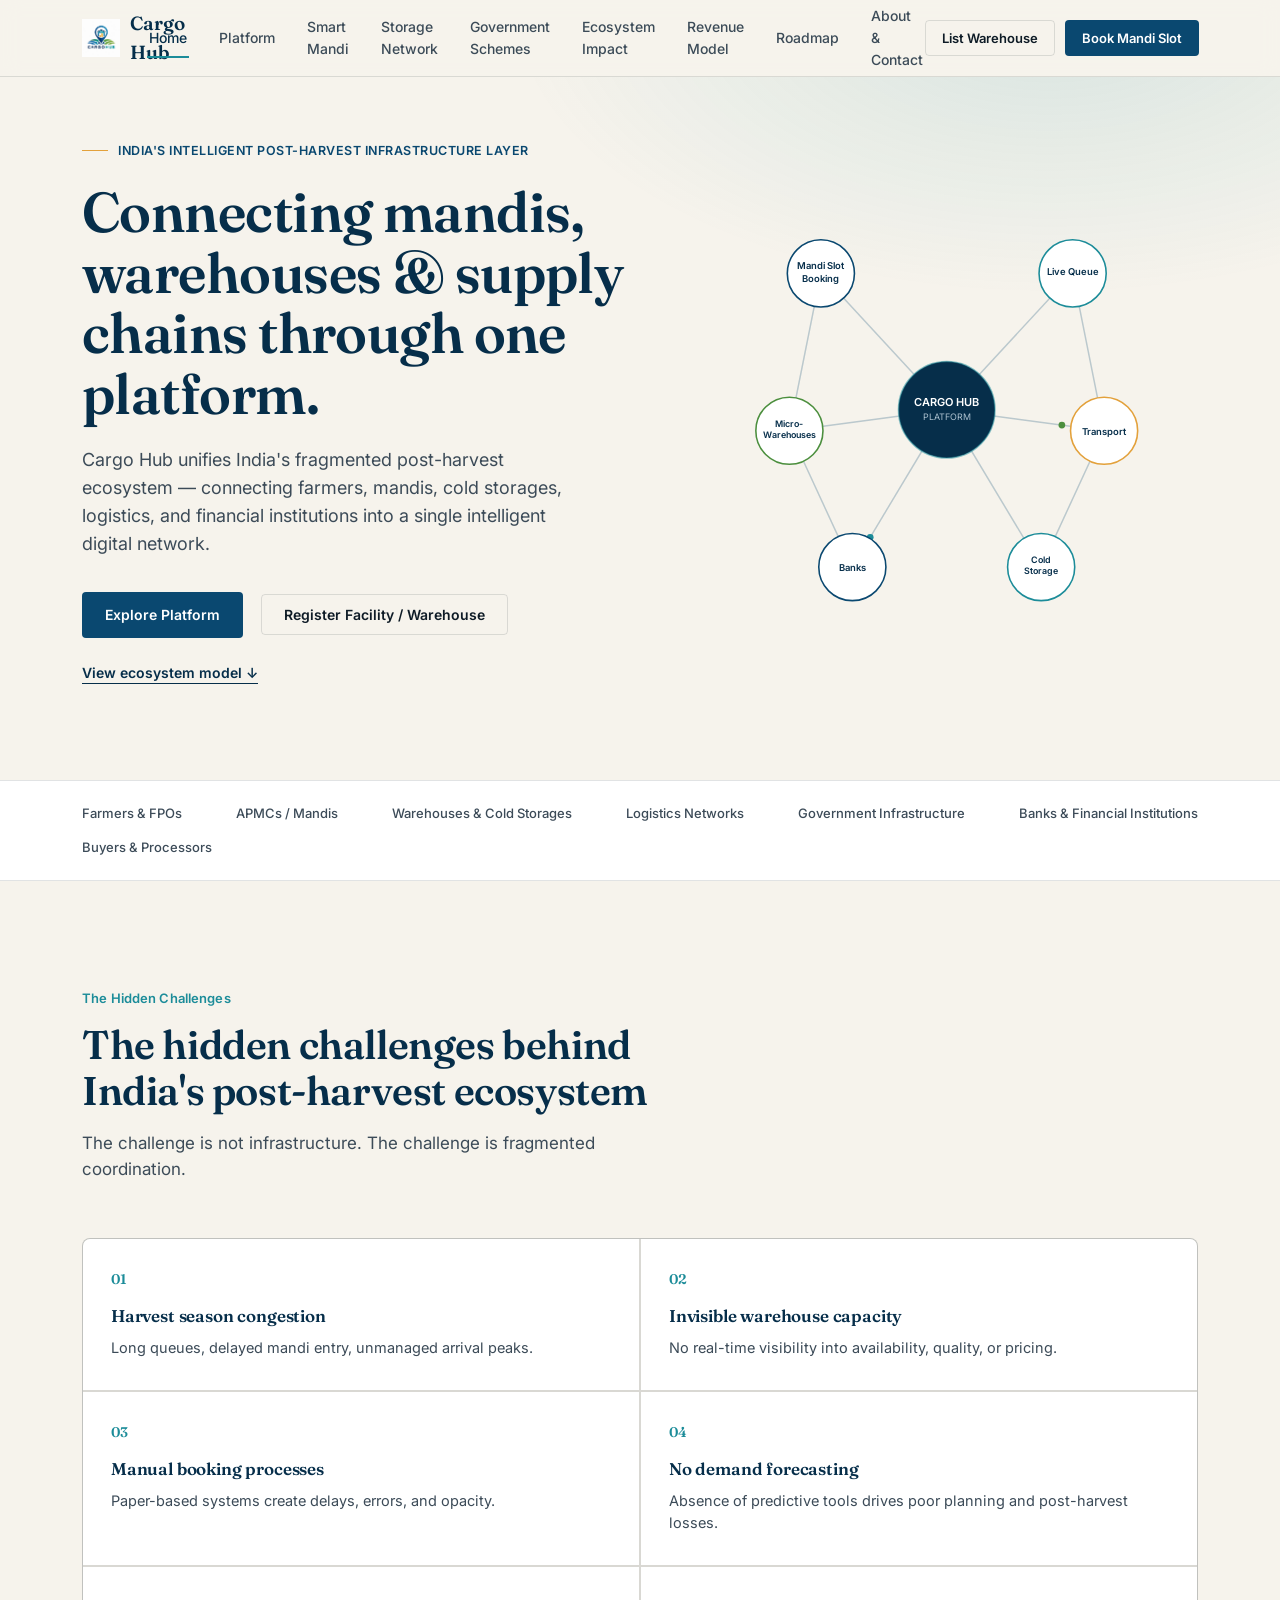
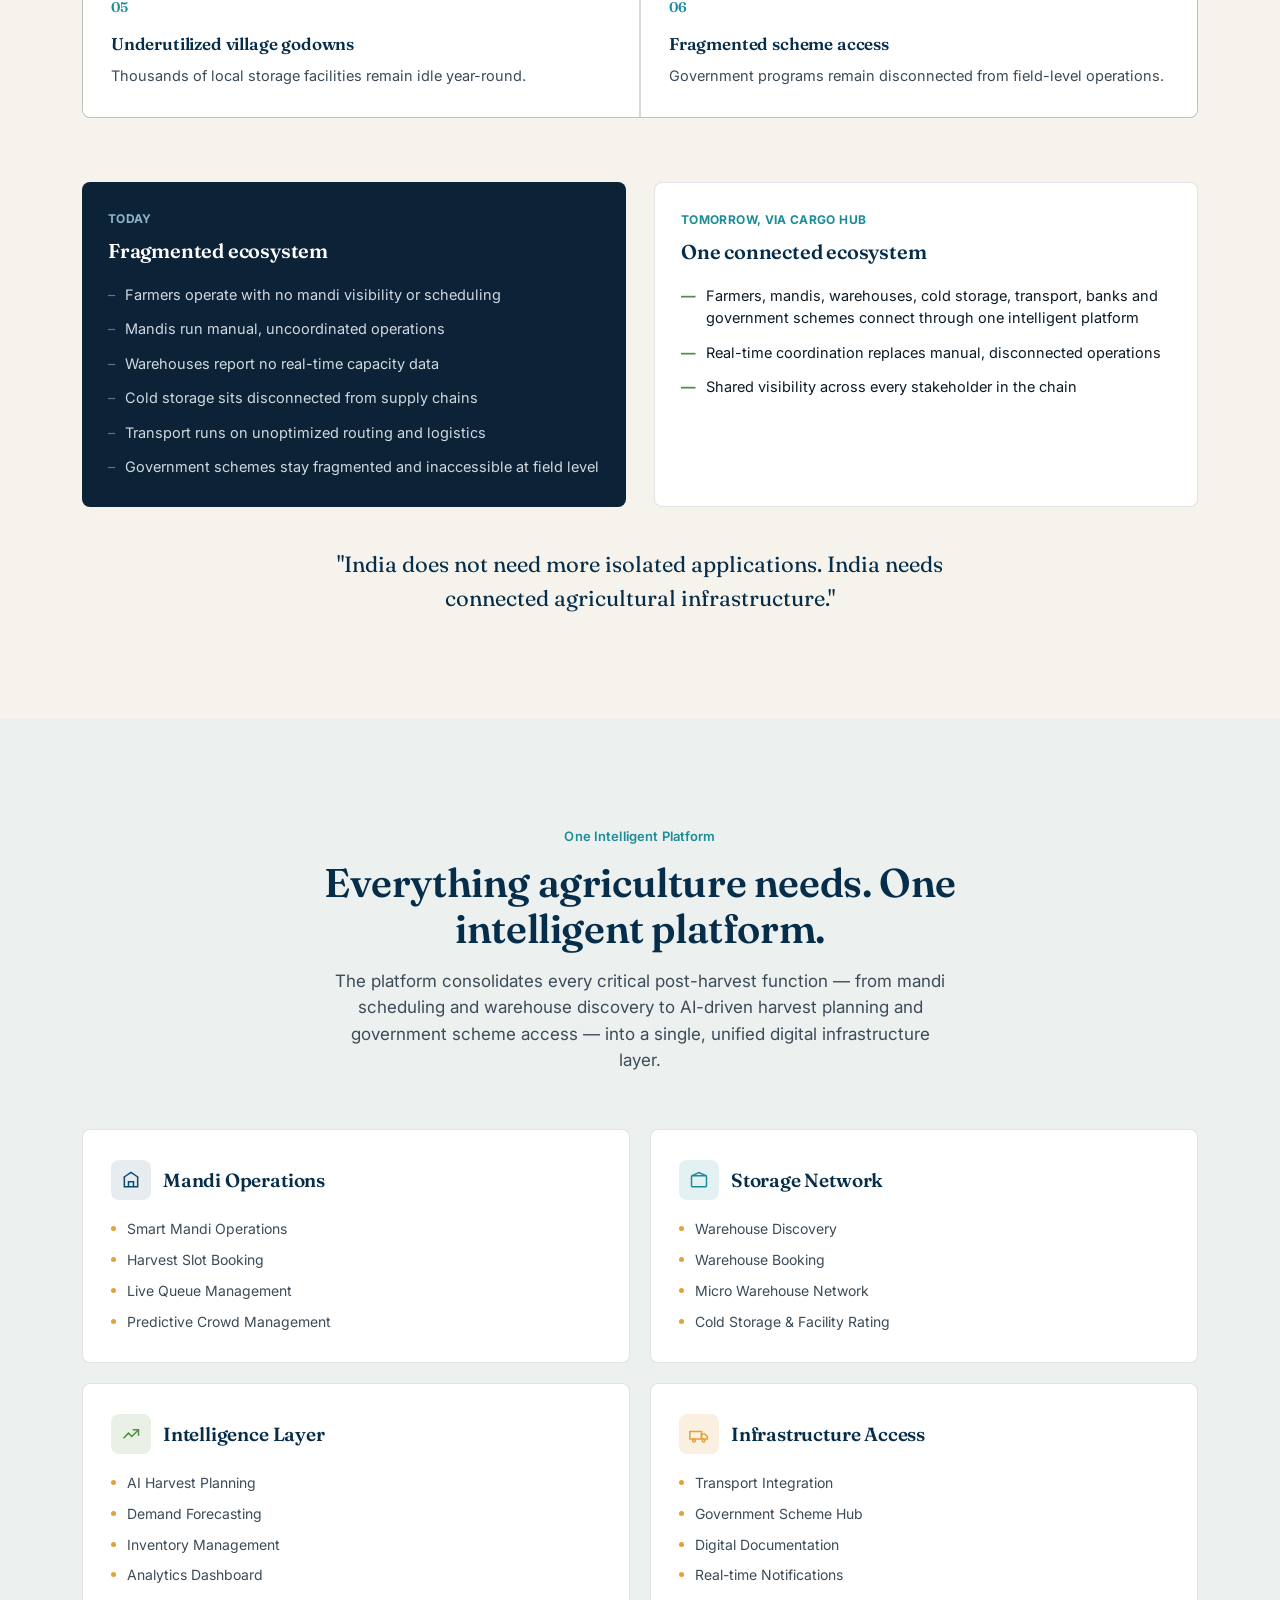
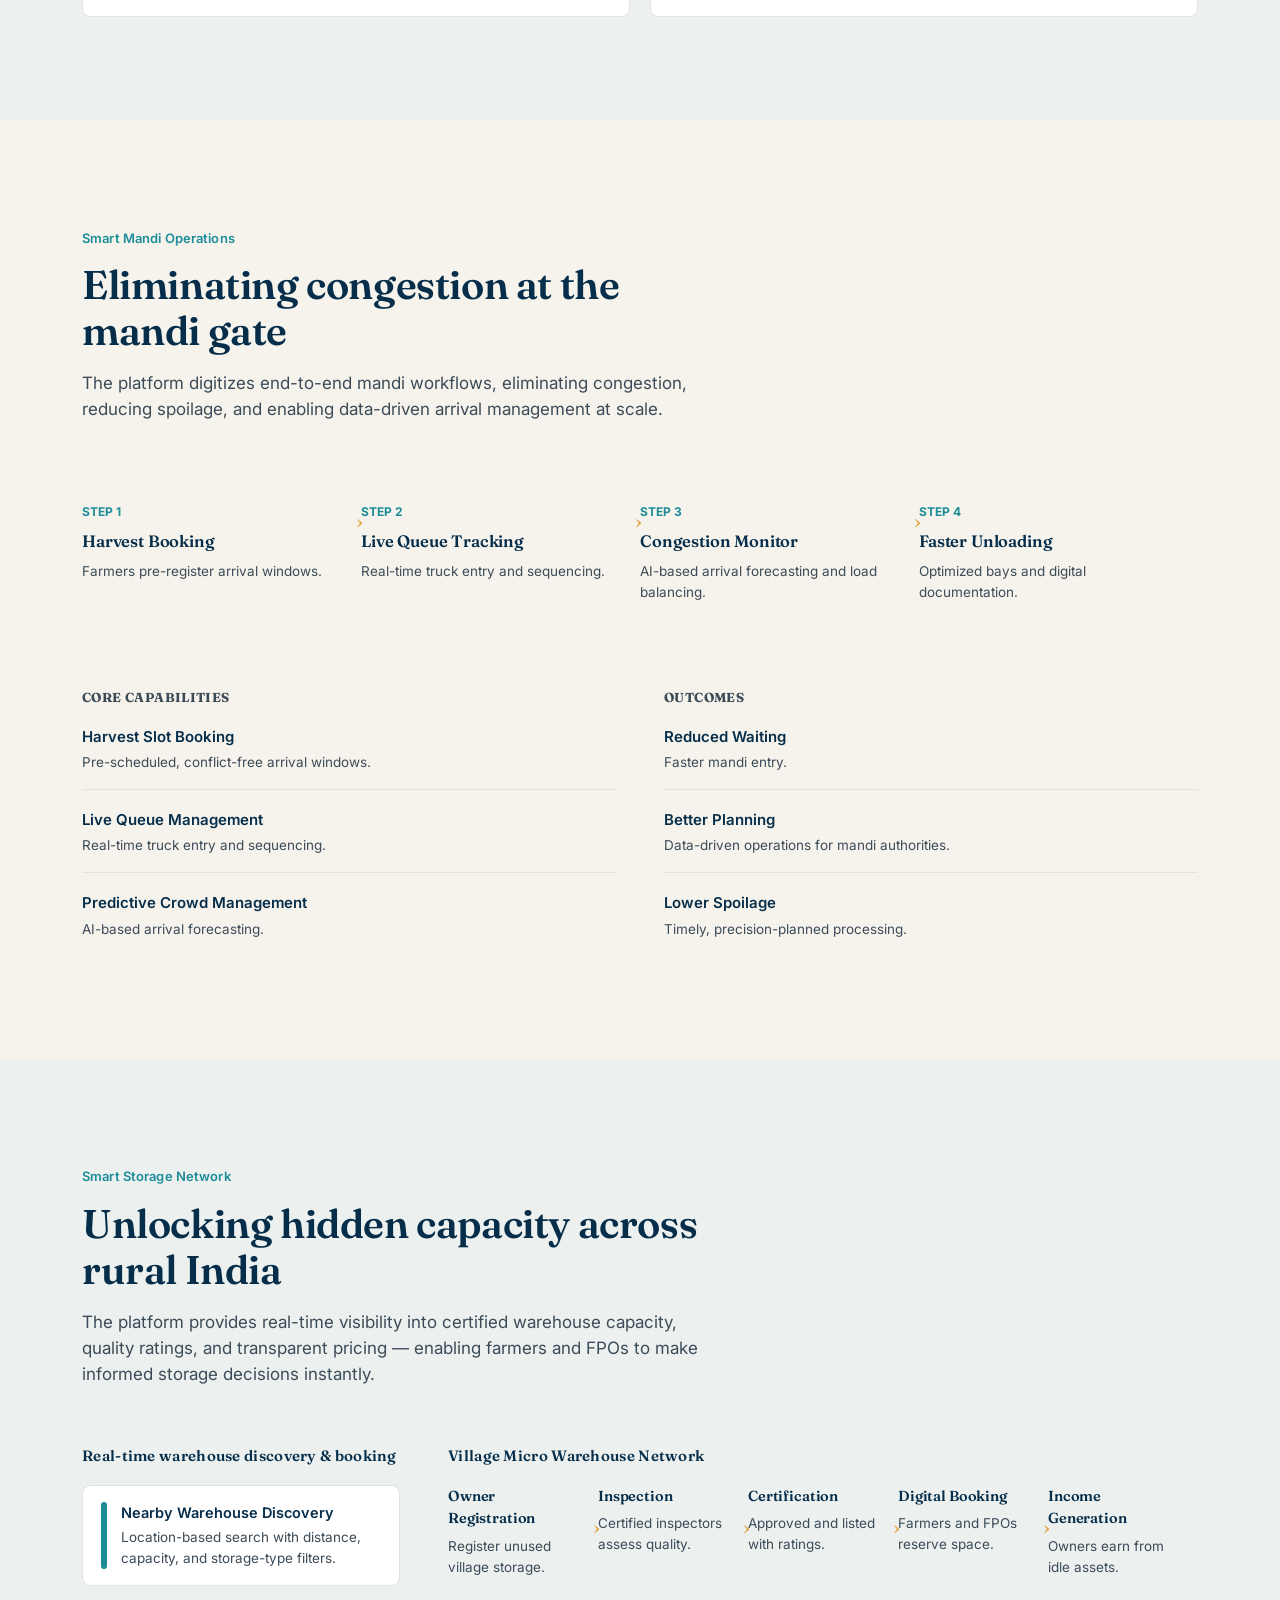
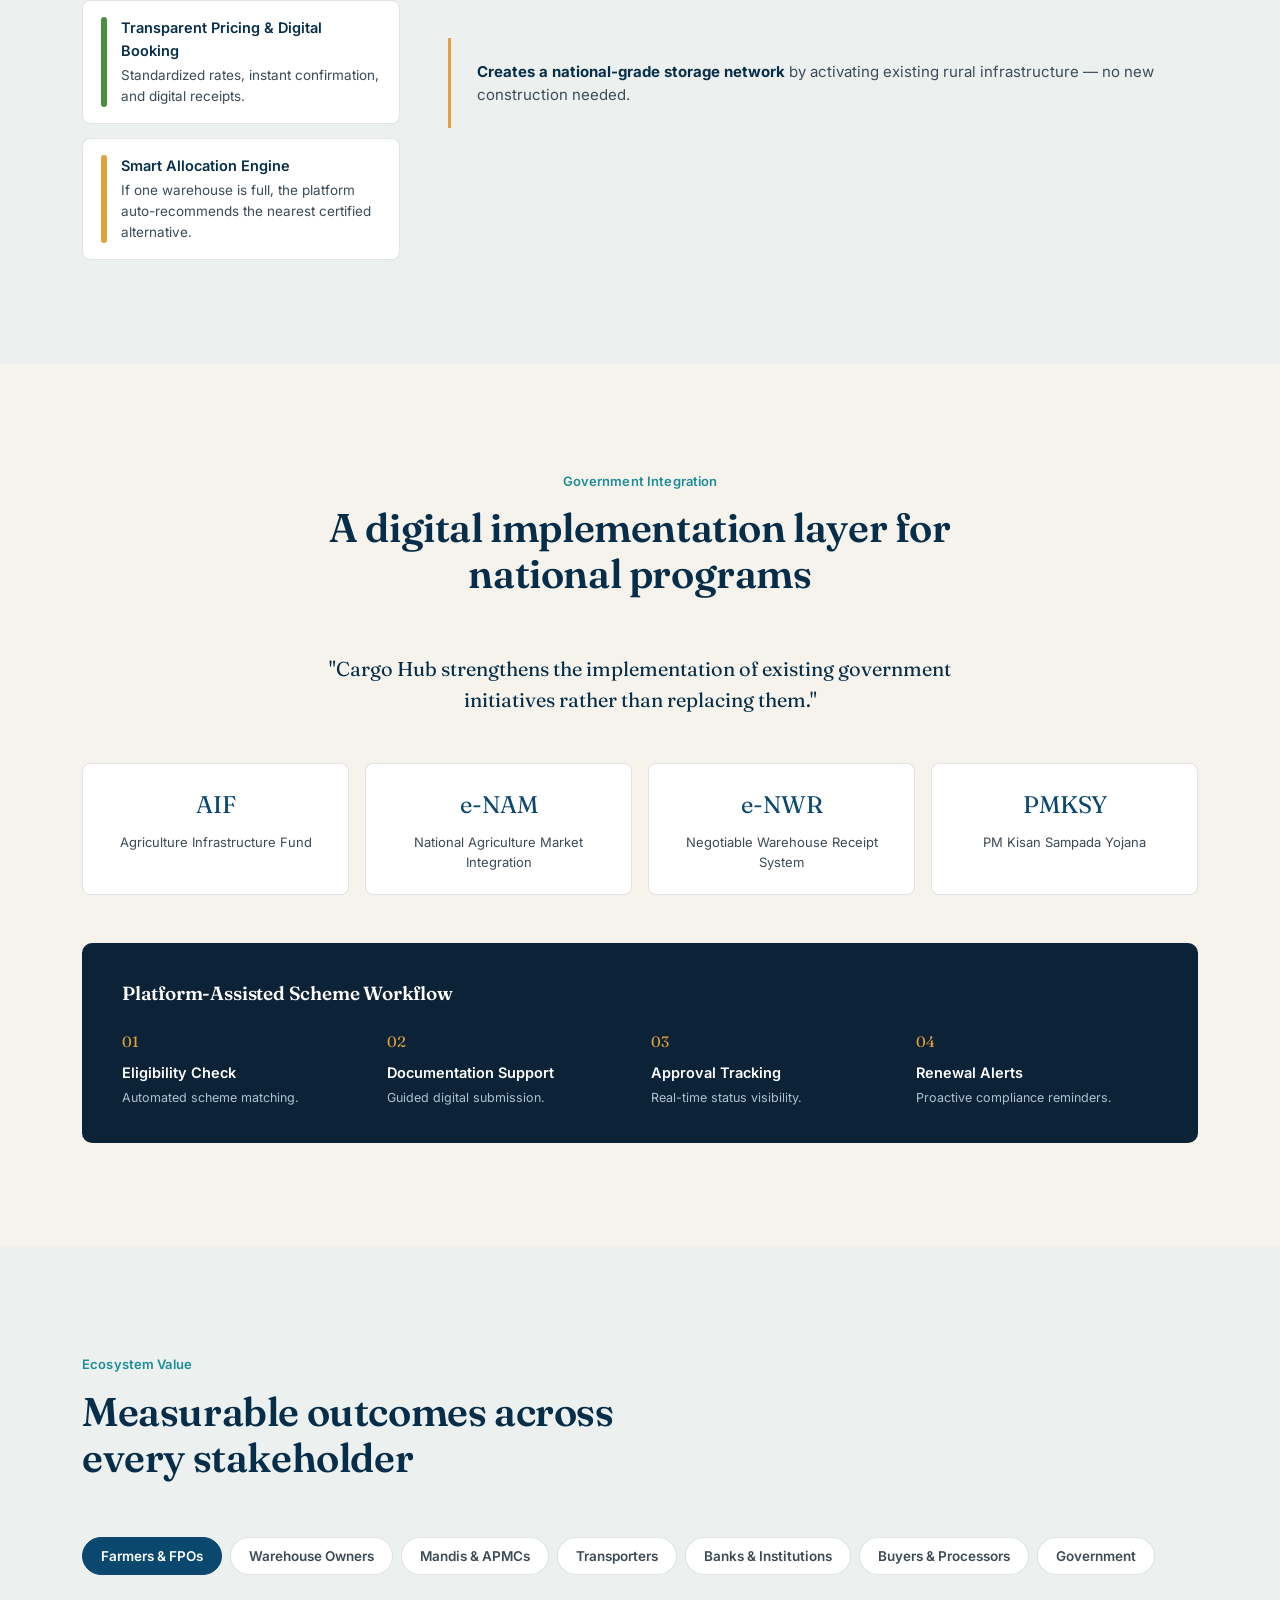
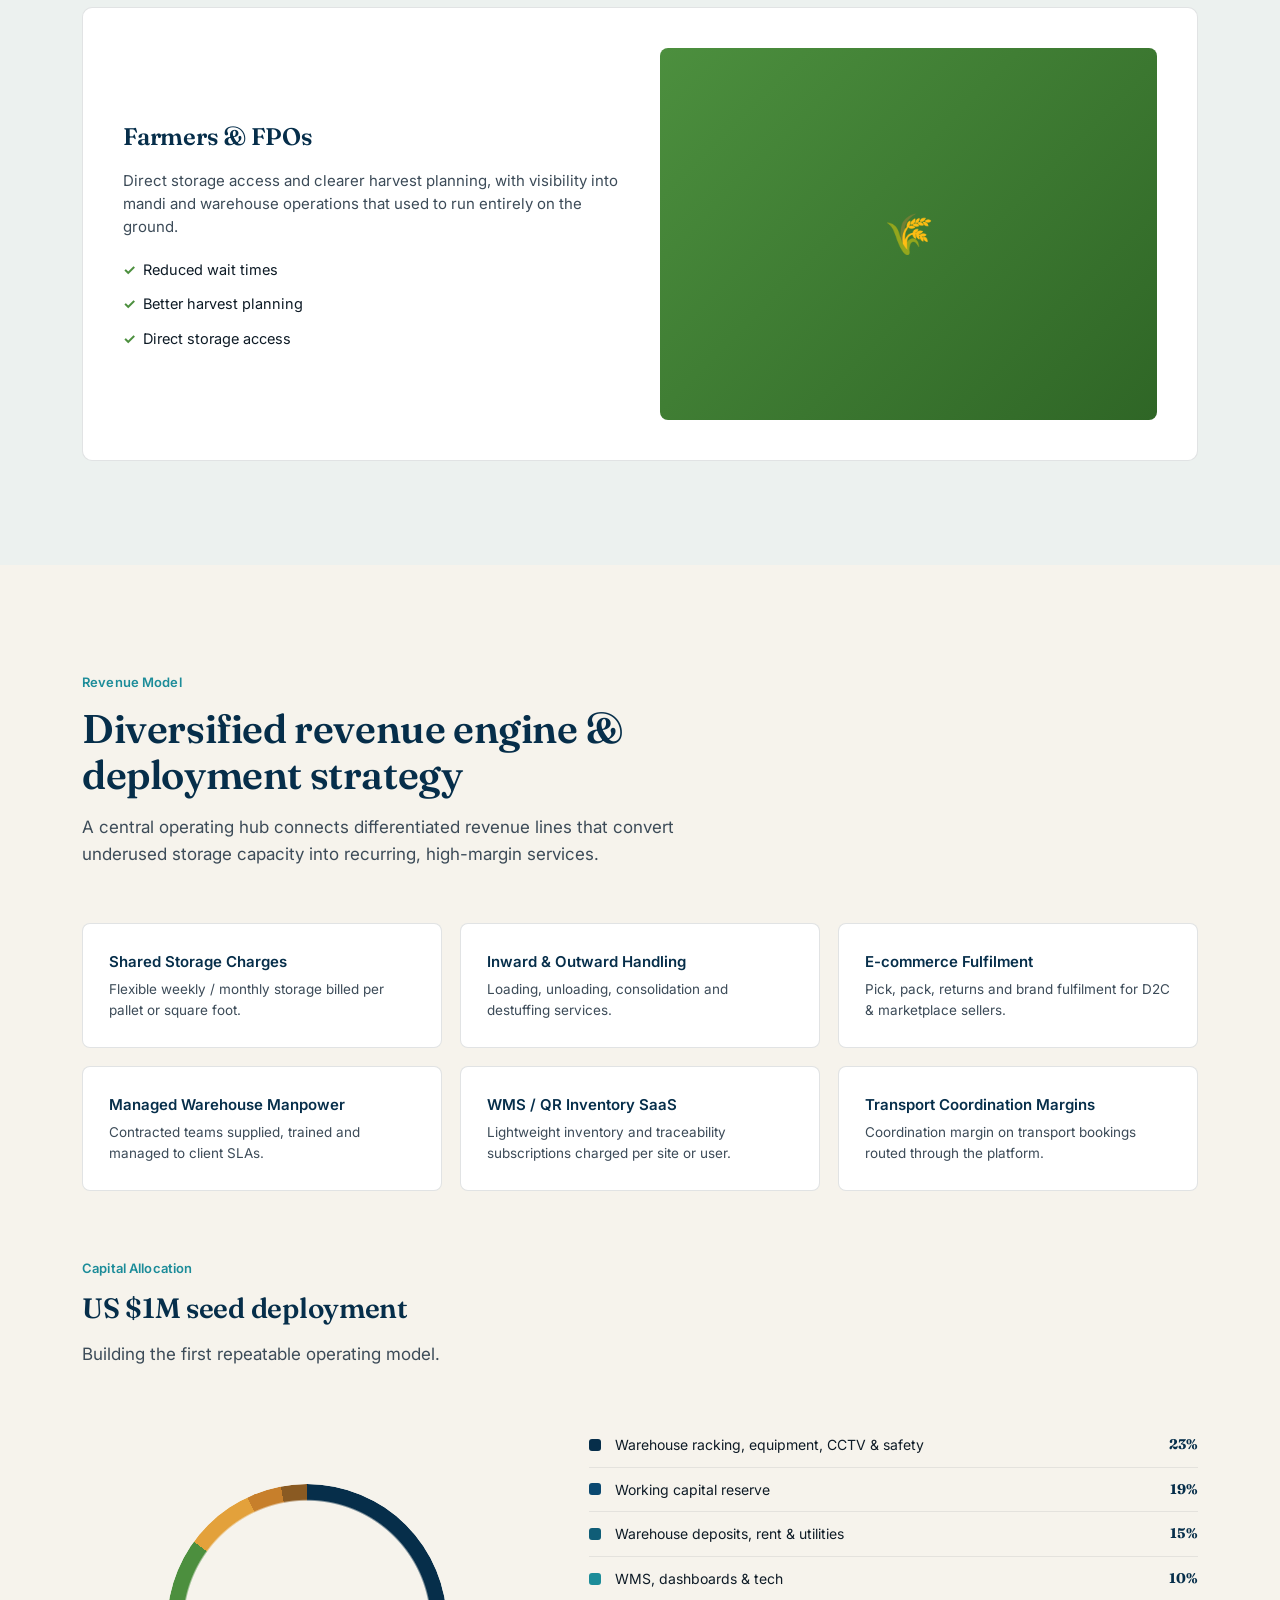
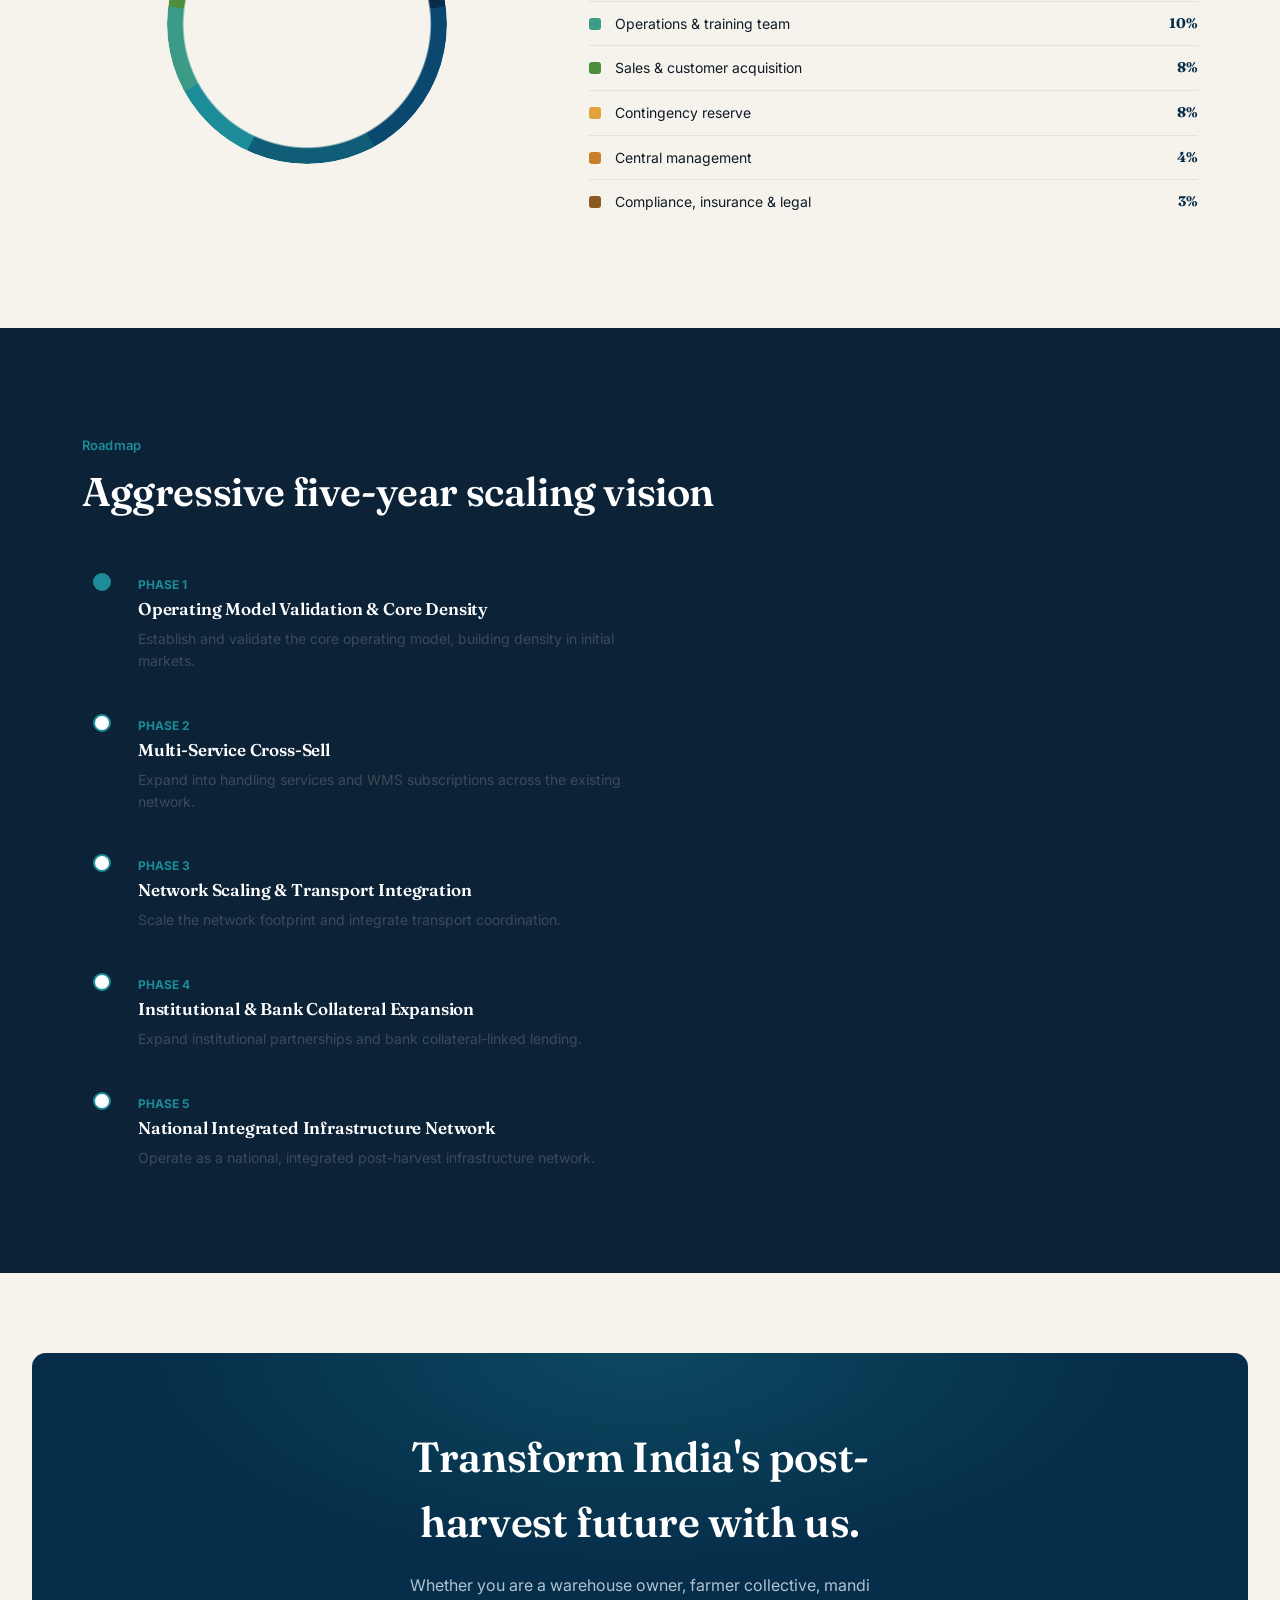
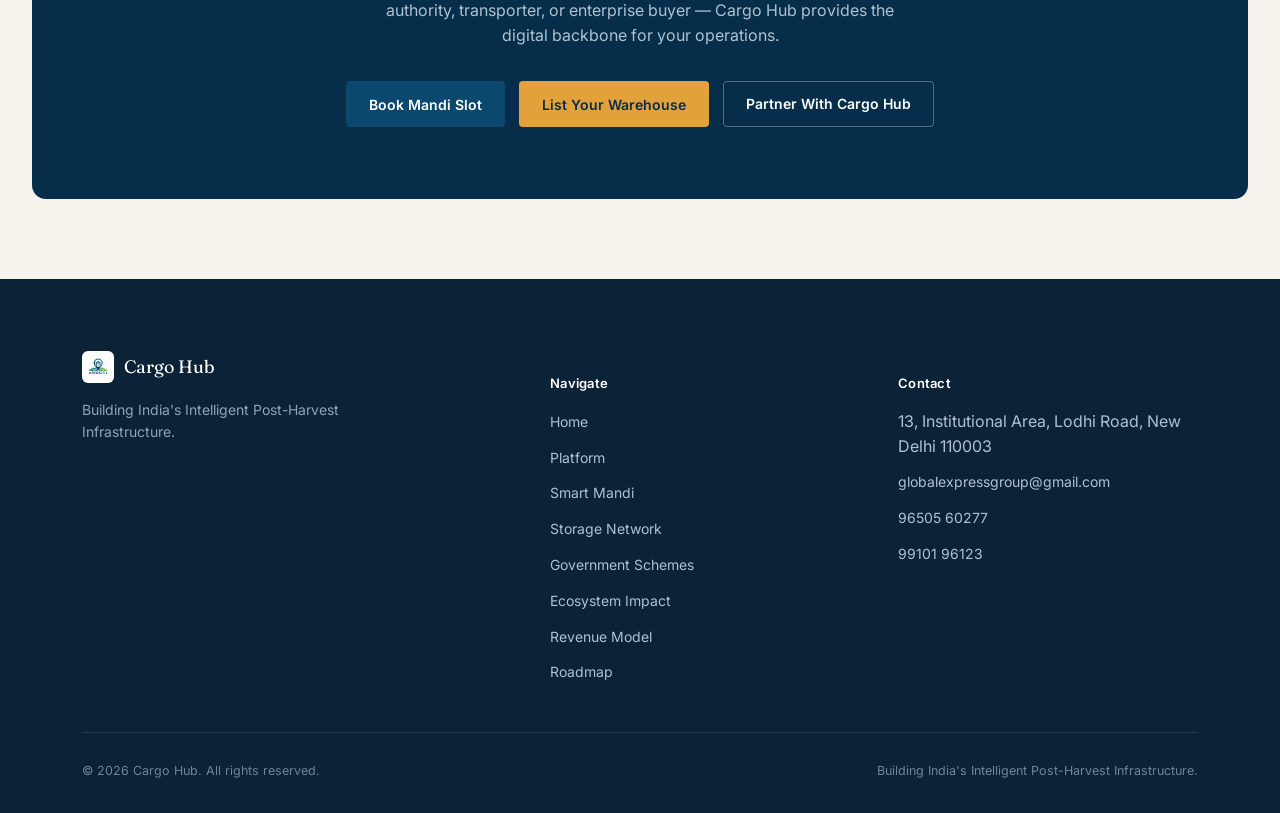
==== index.html @ 9375356c "Add initial implementation of Cargo Hub with JavaScript functionality, CSS styles, and Vercel config" ====
<!DOCTYPE html>
<html lang="en">
<head>
<meta charset="UTF-8">
<meta name="viewport" content="width=device-width, initial-scale=1.0">
<title>Cargo Hub — Building India's Intelligent Post-Harvest Infrastructure</title>
<meta name="description" content="Cargo Hub unifies India's fragmented post-harvest ecosystem — connecting farmers, mandis, cold storages, logistics, and financial institutions into a single intelligent digital network.">
<link rel="icon" href="assets/cargohub-logo.jpeg">
<link rel="preconnect" href="https://fonts.googleapis.com">
<link rel="preconnect" href="https://fonts.gstatic.com" crossorigin>
<link href="https://fonts.googleapis.com/css2?family=Fraunces:opsz,wght@9..144,500;9..144,600;9..144,700&family=Inter:wght@400;500;600;700&display=swap" rel="stylesheet">
<link rel="stylesheet" href="style.css">
</head>
<body>

<!-- ============================= NAVBAR ============================= -->
<header class="navbar">
  <div class="wrap">
    <a href="#home" class="brand">
      <img src="assets/cargohub-logo.jpeg" alt="Cargo Hub logo">
      <span class="brand-name">Cargo Hub</span>
    </a>
    <nav class="nav-links">
      <a href="#home" data-nav>Home</a>
      <a href="#platform" data-nav>Platform</a>
      <a href="#smart-mandi" data-nav>Smart Mandi</a>
      <a href="#storage-network" data-nav>Storage Network</a>
      <a href="#government-schemes" data-nav>Government Schemes</a>
      <a href="#ecosystem-impact" data-nav>Ecosystem Impact</a>
      <a href="#revenue-model" data-nav>Revenue Model</a>
      <a href="#roadmap" data-nav>Roadmap</a>
      <a href="#about-contact" data-nav>About &amp; Contact</a>
    </nav>
    <div class="nav-ctas">
      <button class="btn btn-ghost btn-sm" data-open-modal="warehouse">List Warehouse</button>
      <button class="btn btn-primary btn-sm" data-open-modal="mandi">Book Mandi Slot</button>
    </div>
    <button class="hamburger" id="hamburgerBtn" aria-label="Open menu">
      <span></span><span></span><span></span>
    </button>
  </div>
</header>

<!-- Mobile drawer -->
<div class="mobile-drawer" id="mobileDrawer">
  <div class="mobile-drawer-top">
    <a href="#home" class="brand">
      <img src="assets/cargohub-logo.jpeg" alt="Cargo Hub logo" style="height:30px;">
      <span class="brand-name">Cargo Hub</span>
    </a>
    <button class="drawer-close" id="drawerClose" aria-label="Close menu">&times;</button>
  </div>
  <nav>
    <a href="#home" data-nav-mobile>Home</a>
    <a href="#platform" data-nav-mobile>Platform</a>
    <a href="#smart-mandi" data-nav-mobile>Smart Mandi</a>
    <a href="#storage-network" data-nav-mobile>Storage Network</a>
    <a href="#government-schemes" data-nav-mobile>Government Schemes</a>
    <a href="#ecosystem-impact" data-nav-mobile>Ecosystem Impact</a>
    <a href="#revenue-model" data-nav-mobile>Revenue Model</a>
    <a href="#roadmap" data-nav-mobile>Roadmap</a>
    <a href="#about-contact" data-nav-mobile>About &amp; Contact</a>
  </nav>
  <div class="mobile-drawer-ctas">
    <button class="btn btn-ghost btn-block" data-open-modal="warehouse">List Warehouse</button>
    <button class="btn btn-primary btn-block" data-open-modal="mandi">Book Mandi Slot</button>
  </div>
</div>

<!-- ============================= HERO ============================= -->
<section class="hero" id="home">
  <div class="wrap">
    <div class="hero-copy">
      <span class="hero-eyebrow">INDIA'S INTELLIGENT POST-HARVEST INFRASTRUCTURE LAYER</span>
      <h1>Connecting mandis, warehouses &amp; supply chains through one platform.</h1>
      <p class="lede">Cargo Hub unifies India's fragmented post-harvest ecosystem — connecting farmers, mandis, cold storages, logistics, and financial institutions into a single intelligent digital network.</p>
      <div class="hero-ctas">
        <a href="#platform" class="btn btn-primary">Explore Platform</a>
        <button class="btn btn-ghost" data-open-modal="warehouse">Register Facility / Warehouse</button>
      </div>
      <div style="margin-top:22px;">
        <a href="#platform" class="hero-link">View ecosystem model ↓</a>
      </div>
    </div>
    <div class="hero-visual">
      <svg class="network-svg" viewBox="0 0 480 480" xmlns="http://www.w3.org/2000/svg">
        <defs>
          <linearGradient id="pulseGrad" x1="0" y1="0" x2="1" y2="1">
            <stop offset="0%" stop-color="#1C8C99"/>
            <stop offset="100%" stop-color="#0A4870"/>
          </linearGradient>
        </defs>
        <!-- connecting lines -->
        <g stroke="#0A4870" stroke-opacity="0.25" stroke-width="1.4" fill="none">
          <path d="M240,240 L120,110"/>
          <path d="M240,240 L360,110"/>
          <path d="M240,240 L90,260"/>
          <path d="M240,240 L390,260"/>
          <path d="M240,240 L150,390"/>
          <path d="M240,240 L330,390"/>
          <path d="M120,110 L90,260"/>
          <path d="M360,110 L390,260"/>
          <path d="M90,260 L150,390"/>
          <path d="M390,260 L330,390"/>
        </g>
        <!-- animated pulses -->
        <circle r="3.2" fill="#E3A13B">
          <animateMotion dur="3.4s" repeatCount="indefinite" path="M240,240 L120,110"/>
        </circle>
        <circle r="3.2" fill="#4C8F3E">
          <animateMotion dur="4.1s" repeatCount="indefinite" path="M240,240 L390,260"/>
        </circle>
        <circle r="3.2" fill="#1C8C99">
          <animateMotion dur="3.7s" repeatCount="indefinite" path="M240,240 L150,390"/>
        </circle>

        <!-- center node -->
        <circle cx="240" cy="240" r="46" fill="#062E4A"/>
        <circle cx="240" cy="240" r="46" fill="none" stroke="#1C8C99" stroke-width="1.5" stroke-opacity="0.5"/>
        <text x="240" y="236" text-anchor="middle" fill="#fff" font-family="Inter, sans-serif" font-size="10.5" font-weight="600">CARGO HUB</text>
        <text x="240" y="250" text-anchor="middle" fill="#AEC2D0" font-family="Inter, sans-serif" font-size="8.5">PLATFORM</text>

        <!-- Mandi Slot Booking -->
        <circle cx="120" cy="110" r="32" fill="#fff" stroke="#0A4870" stroke-width="1.5"/>
        <text x="120" y="106" text-anchor="middle" fill="#062E4A" font-family="Inter, sans-serif" font-size="9" font-weight="600">Mandi Slot</text>
        <text x="120" y="118" text-anchor="middle" fill="#062E4A" font-family="Inter, sans-serif" font-size="9" font-weight="600">Booking</text>

        <!-- Live Queue -->
        <circle cx="360" cy="110" r="32" fill="#fff" stroke="#1C8C99" stroke-width="1.5"/>
        <text x="360" y="112" text-anchor="middle" fill="#062E4A" font-family="Inter, sans-serif" font-size="9" font-weight="600">Live Queue</text>

        <!-- Micro-Warehouses -->
        <circle cx="90" cy="260" r="32" fill="#fff" stroke="#4C8F3E" stroke-width="1.5"/>
        <text x="90" y="256" text-anchor="middle" fill="#062E4A" font-family="Inter, sans-serif" font-size="8.5" font-weight="600">Micro-</text>
        <text x="90" y="267" text-anchor="middle" fill="#062E4A" font-family="Inter, sans-serif" font-size="8.5" font-weight="600">Warehouses</text>

        <!-- Transport -->
        <circle cx="390" cy="260" r="32" fill="#fff" stroke="#E3A13B" stroke-width="1.5"/>
        <text x="390" y="264" text-anchor="middle" fill="#062E4A" font-family="Inter, sans-serif" font-size="9" font-weight="600">Transport</text>

        <!-- Banks -->
        <circle cx="150" cy="390" r="32" fill="#fff" stroke="#0A4870" stroke-width="1.5"/>
        <text x="150" y="394" text-anchor="middle" fill="#062E4A" font-family="Inter, sans-serif" font-size="9" font-weight="600">Banks</text>

        <!-- Cold Storage -->
        <circle cx="330" cy="390" r="32" fill="#fff" stroke="#1C8C99" stroke-width="1.5"/>
        <text x="330" y="386" text-anchor="middle" fill="#062E4A" font-family="Inter, sans-serif" font-size="8.5" font-weight="600">Cold</text>
        <text x="330" y="397" text-anchor="middle" fill="#062E4A" font-family="Inter, sans-serif" font-size="8.5" font-weight="600">Storage</text>
      </svg>
    </div>
  </div>
</section>

<div class="trust-strip">
  <div class="wrap">
    <span>Farmers &amp; FPOs</span>
    <span>APMCs / Mandis</span>
    <span>Warehouses &amp; Cold Storages</span>
    <span>Logistics Networks</span>
    <span>Government Infrastructure</span>
    <span>Banks &amp; Financial Institutions</span>
    <span>Buyers &amp; Processors</span>
  </div>
</div>

<!-- ============================= PROBLEM ============================= -->
<section class="section" id="problem">
  <div class="wrap">
    <div class="section-head reveal">
      <span class="kicker">The Hidden Challenges</span>
      <h2>The hidden challenges behind India's post-harvest ecosystem</h2>
      <p class="lede">The challenge is not infrastructure. The challenge is fragmented coordination.</p>
    </div>

    <div class="problem-grid reveal">
      <div class="problem-card">
        <span class="num">01</span>
        <h4>Harvest season congestion</h4>
        <p>Long queues, delayed mandi entry, unmanaged arrival peaks.</p>
      </div>
      <div class="problem-card">
        <span class="num">02</span>
        <h4>Invisible warehouse capacity</h4>
        <p>No real-time visibility into availability, quality, or pricing.</p>
      </div>
      <div class="problem-card">
        <span class="num">03</span>
        <h4>Manual booking processes</h4>
        <p>Paper-based systems create delays, errors, and opacity.</p>
      </div>
      <div class="problem-card">
        <span class="num">04</span>
        <h4>No demand forecasting</h4>
        <p>Absence of predictive tools drives poor planning and post-harvest losses.</p>
      </div>
      <div class="problem-card">
        <span class="num">05</span>
        <h4>Underutilized village godowns</h4>
        <p>Thousands of local storage facilities remain idle year-round.</p>
      </div>
      <div class="problem-card">
        <span class="num">06</span>
        <h4>Fragmented scheme access</h4>
        <p>Government programs remain disconnected from field-level operations.</p>
      </div>
    </div>

    <div class="compare reveal">
      <div class="compare-col today">
        <span class="compare-label">TODAY</span>
        <h3>Fragmented ecosystem</h3>
        <ul class="compare-list">
          <li>Farmers operate with no mandi visibility or scheduling</li>
          <li>Mandis run manual, uncoordinated operations</li>
          <li>Warehouses report no real-time capacity data</li>
          <li>Cold storage sits disconnected from supply chains</li>
          <li>Transport runs on unoptimized routing and logistics</li>
          <li>Government schemes stay fragmented and inaccessible at field level</li>
        </ul>
      </div>
      <div class="compare-col tomorrow">
        <span class="compare-label">TOMORROW, VIA CARGO HUB</span>
        <h3>One connected ecosystem</h3>
        <ul class="compare-list">
          <li>Farmers, mandis, warehouses, cold storage, transport, banks and government schemes connect through one intelligent platform</li>
          <li>Real-time coordination replaces manual, disconnected operations</li>
          <li>Shared visibility across every stakeholder in the chain</li>
        </ul>
      </div>
    </div>
    <p class="compare-quote reveal">"India does not need more isolated applications. India needs connected agricultural infrastructure."</p>
  </div>
</section>

<!-- ============================= PLATFORM ============================= -->
<section class="section on-cool" id="platform">
  <div class="wrap">
    <div class="section-head center reveal">
      <span class="kicker">One Intelligent Platform</span>
      <h2>Everything agriculture needs. One intelligent platform.</h2>
      <p class="lede">The platform consolidates every critical post-harvest function — from mandi scheduling and warehouse discovery to AI-driven harvest planning and government scheme access — into a single, unified digital infrastructure layer.</p>
    </div>

    <div class="quadrants reveal">
      <div class="quad-card q-mandi">
        <div class="quad-top">
          <span class="quad-icon">
            <svg width="20" height="20" viewBox="0 0 24 24" fill="none" stroke="#0A4870" stroke-width="1.8"><path d="M3 9l9-6 9 6M4 9v11h16V9"/><path d="M9 20v-6h6v6"/></svg>
          </span>
          <h3>Mandi Operations</h3>
        </div>
        <ul>
          <li>Smart Mandi Operations</li>
          <li>Harvest Slot Booking</li>
          <li>Live Queue Management</li>
          <li>Predictive Crowd Management</li>
        </ul>
      </div>
      <div class="quad-card q-storage">
        <div class="quad-top">
          <span class="quad-icon">
            <svg width="20" height="20" viewBox="0 0 24 24" fill="none" stroke="#1C8C99" stroke-width="1.8"><rect x="3" y="7" width="18" height="13" rx="1"/><path d="M3 7l9-4 9 4"/></svg>
          </span>
          <h3>Storage Network</h3>
        </div>
        <ul>
          <li>Warehouse Discovery</li>
          <li>Warehouse Booking</li>
          <li>Micro Warehouse Network</li>
          <li>Cold Storage &amp; Facility Rating</li>
        </ul>
      </div>
      <div class="quad-card q-intel">
        <div class="quad-top">
          <span class="quad-icon">
            <svg width="20" height="20" viewBox="0 0 24 24" fill="none" stroke="#4C8F3E" stroke-width="1.8"><path d="M3 17l6-6 4 4 8-8"/><path d="M14 7h7v7"/></svg>
          </span>
          <h3>Intelligence Layer</h3>
        </div>
        <ul>
          <li>AI Harvest Planning</li>
          <li>Demand Forecasting</li>
          <li>Inventory Management</li>
          <li>Analytics Dashboard</li>
        </ul>
      </div>
      <div class="quad-card q-infra">
        <div class="quad-top">
          <span class="quad-icon">
            <svg width="20" height="20" viewBox="0 0 24 24" fill="none" stroke="#E3A13B" stroke-width="1.8"><rect x="1" y="9" width="14" height="9"/><path d="M15 12h4l3 3v3h-7z"/><circle cx="6" cy="20" r="1.6"/><circle cx="17.5" cy="20" r="1.6"/></svg>
          </span>
          <h3>Infrastructure Access</h3>
        </div>
        <ul>
          <li>Transport Integration</li>
          <li>Government Scheme Hub</li>
          <li>Digital Documentation</li>
          <li>Real-time Notifications</li>
        </ul>
      </div>
    </div>
  </div>
</section>

<!-- ============================= SMART MANDI ============================= -->
<section class="section" id="smart-mandi">
  <div class="wrap">
    <div class="section-head reveal">
      <span class="kicker">Smart Mandi Operations</span>
      <h2>Eliminating congestion at the mandi gate</h2>
      <p class="lede">The platform digitizes end-to-end mandi workflows, eliminating congestion, reducing spoilage, and enabling data-driven arrival management at scale.</p>
    </div>

    <div class="flow reveal">
      <div class="flow-step">
        <span class="fi">STEP 1</span>
        <h4>Harvest Booking</h4>
        <p>Farmers pre-register arrival windows.</p>
      </div>
      <div class="flow-step">
        <span class="fi">STEP 2</span>
        <h4>Live Queue Tracking</h4>
        <p>Real-time truck entry and sequencing.</p>
      </div>
      <div class="flow-step">
        <span class="fi">STEP 3</span>
        <h4>Congestion Monitor</h4>
        <p>AI-based arrival forecasting and load balancing.</p>
      </div>
      <div class="flow-step">
        <span class="fi">STEP 4</span>
        <h4>Faster Unloading</h4>
        <p>Optimized bays and digital documentation.</p>
      </div>
    </div>

    <div class="cap-out reveal">
      <div>
        <h4>Core Capabilities</h4>
        <div class="co-list">
          <div class="co-item">
            <div class="co-t">Harvest Slot Booking</div>
            <div class="co-d">Pre-scheduled, conflict-free arrival windows.</div>
          </div>
          <div class="co-item">
            <div class="co-t">Live Queue Management</div>
            <div class="co-d">Real-time truck entry and sequencing.</div>
          </div>
          <div class="co-item">
            <div class="co-t">Predictive Crowd Management</div>
            <div class="co-d">AI-based arrival forecasting.</div>
          </div>
        </div>
      </div>
      <div>
        <h4>Outcomes</h4>
        <div class="co-list">
          <div class="co-item">
            <div class="co-t">Reduced Waiting</div>
            <div class="co-d">Faster mandi entry.</div>
          </div>
          <div class="co-item">
            <div class="co-t">Better Planning</div>
            <div class="co-d">Data-driven operations for mandi authorities.</div>
          </div>
          <div class="co-item">
            <div class="co-t">Lower Spoilage</div>
            <div class="co-d">Timely, precision-planned processing.</div>
          </div>
        </div>
      </div>
    </div>
  </div>
</section>

<!-- ============================= STORAGE NETWORK ============================= -->
<section class="section on-cool" id="storage-network">
  <div class="wrap">
    <div class="section-head reveal">
      <span class="kicker">Smart Storage Network</span>
      <h2>Unlocking hidden capacity across rural India</h2>
      <p class="lede">The platform provides real-time visibility into certified warehouse capacity, quality ratings, and transparent pricing — enabling farmers and FPOs to make informed storage decisions instantly.</p>
    </div>

    <div class="split reveal">
      <div class="split-block">
        <h3>Real-time warehouse discovery &amp; booking</h3>
        <div class="pill-list">
          <div class="pill">
            <span class="pill-mark teal"></span>
            <div><div class="pt">Nearby Warehouse Discovery</div><div class="ps">Location-based search with distance, capacity, and storage-type filters.</div></div>
          </div>
          <div class="pill">
            <span class="pill-mark green"></span>
            <div><div class="pt">Transparent Pricing &amp; Digital Booking</div><div class="ps">Standardized rates, instant confirmation, and digital receipts.</div></div>
          </div>
          <div class="pill">
            <span class="pill-mark amber"></span>
            <div><div class="pt">Smart Allocation Engine</div><div class="ps">If one warehouse is full, the platform auto-recommends the nearest certified alternative.</div></div>
          </div>
        </div>
      </div>
      <div class="split-block">
        <h3>Village Micro Warehouse Network</h3>
        <div class="flow" style="margin-top:4px;">
          <div class="flow-step" style="min-width:150px; padding-top:0;">
            <h4 style="font-size:14.5px;">Owner Registration</h4>
            <p>Register unused village storage.</p>
          </div>
          <div class="flow-step" style="min-width:150px; padding-top:0;">
            <h4 style="font-size:14.5px;">Inspection</h4>
            <p>Certified inspectors assess quality.</p>
          </div>
          <div class="flow-step" style="min-width:150px; padding-top:0;">
            <h4 style="font-size:14.5px;">Certification</h4>
            <p>Approved and listed with ratings.</p>
          </div>
          <div class="flow-step" style="min-width:150px; padding-top:0;">
            <h4 style="font-size:14.5px;">Digital Booking</h4>
            <p>Farmers and FPOs reserve space.</p>
          </div>
          <div class="flow-step" style="min-width:150px; padding-top:0;">
            <h4 style="font-size:14.5px;">Income Generation</h4>
            <p>Owners earn from idle assets.</p>
          </div>
        </div>
        <div class="callout">
          <strong>Creates a national-grade storage network</strong> by activating existing rural infrastructure — no new construction needed.
        </div>
      </div>
    </div>
  </div>
</section>

<!-- ============================= GOVERNMENT SCHEMES ============================= -->
<section class="section" id="government-schemes">
  <div class="wrap">
    <div class="section-head center reveal">
      <span class="kicker">Government Integration</span>
      <h2>A digital implementation layer for national programs</h2>
    </div>
    <p class="gov-positioning reveal">"Cargo Hub strengthens the implementation of existing government initiatives rather than replacing them."</p>

    <div class="scheme-grid reveal">
      <div class="scheme-card">
        <div class="sc-abbr">AIF</div>
        <div class="sc-name">Agriculture Infrastructure Fund</div>
      </div>
      <div class="scheme-card">
        <div class="sc-abbr">e-NAM</div>
        <div class="sc-name">National Agriculture Market Integration</div>
      </div>
      <div class="scheme-card">
        <div class="sc-abbr">e-NWR</div>
        <div class="sc-name">Negotiable Warehouse Receipt System</div>
      </div>
      <div class="scheme-card">
        <div class="sc-abbr">PMKSY</div>
        <div class="sc-name">PM Kisan Sampada Yojana</div>
      </div>
    </div>

    <div class="workflow-card reveal">
      <h3>Platform-Assisted Scheme Workflow</h3>
      <div class="wf-grid">
        <div class="wf-item">
          <div class="wf-n">01</div>
          <div class="wf-t">Eligibility Check</div>
          <div class="wf-d">Automated scheme matching.</div>
        </div>
        <div class="wf-item">
          <div class="wf-n">02</div>
          <div class="wf-t">Documentation Support</div>
          <div class="wf-d">Guided digital submission.</div>
        </div>
        <div class="wf-item">
          <div class="wf-n">03</div>
          <div class="wf-t">Approval Tracking</div>
          <div class="wf-d">Real-time status visibility.</div>
        </div>
        <div class="wf-item">
          <div class="wf-n">04</div>
          <div class="wf-t">Renewal Alerts</div>
          <div class="wf-d">Proactive compliance reminders.</div>
        </div>
      </div>
    </div>
  </div>
</section>

<!-- ============================= ECOSYSTEM IMPACT ============================= -->
<section class="section on-cool" id="ecosystem-impact">
  <div class="wrap">
    <div class="section-head reveal">
      <span class="kicker">Ecosystem Value</span>
      <h2>Measurable outcomes across every stakeholder</h2>
    </div>

    <div class="tabs-nav reveal" id="stakeholderTabs">
      <button class="tab-btn active" data-tab="farmers">Farmers &amp; FPOs</button>
      <button class="tab-btn" data-tab="warehouses">Warehouse Owners</button>
      <button class="tab-btn" data-tab="mandis">Mandis &amp; APMCs</button>
      <button class="tab-btn" data-tab="transporters">Transporters</button>
      <button class="tab-btn" data-tab="banks">Banks &amp; Institutions</button>
      <button class="tab-btn" data-tab="buyers">Buyers &amp; Processors</button>
      <button class="tab-btn" data-tab="government">Government</button>
    </div>

    <div class="tab-panels reveal">
      <div class="tab-panel active" data-panel="farmers">
        <div>
          <h3>Farmers &amp; FPOs</h3>
          <p class="tp-desc">Direct storage access and clearer harvest planning, with visibility into mandi and warehouse operations that used to run entirely on the ground.</p>
          <ul class="tp-benefits">
            <li>Reduced wait times</li>
            <li>Better harvest planning</li>
            <li>Direct storage access</li>
          </ul>
        </div>
        <div class="tp-visual" style="background:linear-gradient(135deg,#4C8F3E,#2f6626);">🌾</div>
      </div>
      <div class="tab-panel" data-panel="warehouses">
        <div>
          <h3>Warehouse Owners</h3>
          <p class="tp-desc">Higher facility utilization through recurring booking volume, with transparent operations and timely payments.</p>
          <ul class="tp-benefits">
            <li>Higher warehouse utilization</li>
            <li>Recurring booking volume</li>
            <li>Transparent operations</li>
          </ul>
        </div>
        <div class="tp-visual" style="background:linear-gradient(135deg,#1C8C99,#0f5a63);">🏭</div>
      </div>
      <div class="tab-panel" data-panel="mandis">
        <div>
          <h3>Mandis &amp; APMCs</h3>
          <p class="tp-desc">Streamlined arrivals and reduced crowd chaos, backed by data visibility that supports better infrastructure planning.</p>
          <ul class="tp-benefits">
            <li>Streamlined arrivals</li>
            <li>Reduced crowd chaos</li>
            <li>Data visibility</li>
          </ul>
        </div>
        <div class="tp-visual" style="background:linear-gradient(135deg,#0A4870,#062E4A);">🏛️</div>
      </div>
      <div class="tab-panel" data-panel="transporters">
        <div>
          <h3>Transporters</h3>
          <p class="tp-desc">Route optimization and better scheduling that cut down on empty runs across the network.</p>
          <ul class="tp-benefits">
            <li>Route optimization</li>
            <li>Better scheduling</li>
            <li>Reduced empty runs</li>
          </ul>
        </div>
        <div class="tp-visual" style="background:linear-gradient(135deg,#E3A13B,#b57a24);">🚚</div>
      </div>
      <div class="tab-panel" data-panel="banks">
        <div>
          <h3>Banks &amp; Financial Institutions</h3>
          <p class="tp-desc">Real-time warehouse visibility for collateral-backed lending, making agricultural financing easier to extend.</p>
          <ul class="tp-benefits">
            <li>Warehouse visibility for collateral</li>
            <li>Easier agricultural financing</li>
          </ul>
        </div>
        <div class="tp-visual" style="background:linear-gradient(135deg,#0A4870,#1C8C99);">🏦</div>
      </div>
      <div class="tab-panel" data-panel="buyers">
        <div>
          <h3>Buyers &amp; Processors</h3>
          <p class="tp-desc">Transparent procurement with direct warehouse access and full supply chain visibility.</p>
          <ul class="tp-benefits">
            <li>Direct warehouse access</li>
            <li>Supply chain transparency</li>
          </ul>
        </div>
        <div class="tp-visual" style="background:linear-gradient(135deg,#4C8F3E,#1C8C99);">📦</div>
      </div>
      <div class="tab-panel" data-panel="government">
        <div>
          <h3>Government</h3>
          <p class="tp-desc">Better infrastructure utilization and data-driven policy insights drawn directly from ground-level activity.</p>
          <ul class="tp-benefits">
            <li>Better infrastructure utilization</li>
            <li>Data-driven policy insights</li>
          </ul>
        </div>
        <div class="tp-visual" style="background:linear-gradient(135deg,#062E4A,#0A4870);">🏢</div>
      </div>
    </div>
  </div>
</section>

<!-- ============================= REVENUE MODEL ============================= -->
<section class="section" id="revenue-model">
  <div class="wrap">
    <div class="section-head reveal">
      <span class="kicker">Revenue Model</span>
      <h2>Diversified revenue engine &amp; deployment strategy</h2>
      <p class="lede">A central operating hub connects differentiated revenue lines that convert underused storage capacity into recurring, high-margin services.</p>
    </div>

    <div class="revenue-grid reveal">
      <div class="rev-card">
        <div class="rv-t">Shared Storage Charges</div>
        <div class="rv-d">Flexible weekly / monthly storage billed per pallet or square foot.</div>
      </div>
      <div class="rev-card">
        <div class="rv-t">Inward &amp; Outward Handling</div>
        <div class="rv-d">Loading, unloading, consolidation and destuffing services.</div>
      </div>
      <div class="rev-card">
        <div class="rv-t">E-commerce Fulfilment</div>
        <div class="rv-d">Pick, pack, returns and brand fulfilment for D2C &amp; marketplace sellers.</div>
      </div>
      <div class="rev-card">
        <div class="rv-t">Managed Warehouse Manpower</div>
        <div class="rv-d">Contracted teams supplied, trained and managed to client SLAs.</div>
      </div>
      <div class="rev-card">
        <div class="rv-t">WMS / QR Inventory SaaS</div>
        <div class="rv-d">Lightweight inventory and traceability subscriptions charged per site or user.</div>
      </div>
      <div class="rev-card">
        <div class="rv-t">Transport Coordination Margins</div>
        <div class="rv-d">Coordination margin on transport bookings routed through the platform.</div>
      </div>
    </div>

    <div class="section-head reveal" style="margin-top:8px;">
      <span class="kicker">Capital Allocation</span>
      <h2 style="font-size:28px;">US $1M seed deployment</h2>
      <p class="lede">Building the first repeatable operating model.</p>
    </div>

    <div class="capital-wrap reveal">
      <div class="capital-chart">
        <div style="width:280px;height:280px;border-radius:50%;margin:0 auto;
          background:conic-gradient(
            #062E4A 0% 23%,
            #0A4870 23% 42%,
            #0F5D77 42% 57%,
            #1C8C99 57% 67%,
            #3B9B87 67% 77%,
            #4C8F3E 77% 85%,
            #E3A13B 85% 93%,
            #C77F2B 93% 97%,
            #8A5A22 97% 100%
          );
          -webkit-mask:radial-gradient(circle, transparent 62%, black 63%);
                  mask:radial-gradient(circle, transparent 62%, black 63%);">
        </div>
      </div>
      <div class="capital-legend">
        <div class="cap-row"><span class="cap-swatch" style="background:#062E4A;"></span><span class="cap-name">Warehouse racking, equipment, CCTV &amp; safety</span><span class="cap-pct">23%</span></div>
        <div class="cap-row"><span class="cap-swatch" style="background:#0A4870;"></span><span class="cap-name">Working capital reserve</span><span class="cap-pct">19%</span></div>
        <div class="cap-row"><span class="cap-swatch" style="background:#0F5D77;"></span><span class="cap-name">Warehouse deposits, rent &amp; utilities</span><span class="cap-pct">15%</span></div>
        <div class="cap-row"><span class="cap-swatch" style="background:#1C8C99;"></span><span class="cap-name">WMS, dashboards &amp; tech</span><span class="cap-pct">10%</span></div>
        <div class="cap-row"><span class="cap-swatch" style="background:#3B9B87;"></span><span class="cap-name">Operations &amp; training team</span><span class="cap-pct">10%</span></div>
        <div class="cap-row"><span class="cap-swatch" style="background:#4C8F3E;"></span><span class="cap-name">Sales &amp; customer acquisition</span><span class="cap-pct">8%</span></div>
        <div class="cap-row"><span class="cap-swatch" style="background:#E3A13B;"></span><span class="cap-name">Contingency reserve</span><span class="cap-pct">8%</span></div>
        <div class="cap-row"><span class="cap-swatch" style="background:#C77F2B;"></span><span class="cap-name">Central management</span><span class="cap-pct">4%</span></div>
        <div class="cap-row"><span class="cap-swatch" style="background:#8A5A22;"></span><span class="cap-name">Compliance, insurance &amp; legal</span><span class="cap-pct">3%</span></div>
      </div>
    </div>
  </div>
</section>

<!-- ============================= ROADMAP ============================= -->
<section class="section on-navy" id="roadmap">
  <div class="wrap">
    <div class="section-head reveal">
      <span class="kicker">Roadmap</span>
      <h2>Aggressive five-year scaling vision</h2>
    </div>

    <div class="roadmap reveal">
      <div class="roadmap-line"></div>
      <div class="rm-item is-current">
        <span class="rm-dot"></span>
        <span class="rm-phase">PHASE 1</span>
        <h4>Operating Model Validation &amp; Core Density</h4>
        <p>Establish and validate the core operating model, building density in initial markets.</p>
      </div>
      <div class="rm-item">
        <span class="rm-dot"></span>
        <span class="rm-phase">PHASE 2</span>
        <h4>Multi-Service Cross-Sell</h4>
        <p>Expand into handling services and WMS subscriptions across the existing network.</p>
      </div>
      <div class="rm-item">
        <span class="rm-dot"></span>
        <span class="rm-phase">PHASE 3</span>
        <h4>Network Scaling &amp; Transport Integration</h4>
        <p>Scale the network footprint and integrate transport coordination.</p>
      </div>
      <div class="rm-item">
        <span class="rm-dot"></span>
        <span class="rm-phase">PHASE 4</span>
        <h4>Institutional &amp; Bank Collateral Expansion</h4>
        <p>Expand institutional partnerships and bank collateral-linked lending.</p>
      </div>
      <div class="rm-item">
        <span class="rm-dot"></span>
        <span class="rm-phase">PHASE 5</span>
        <h4>National Integrated Infrastructure Network</h4>
        <p>Operate as a national, integrated post-harvest infrastructure network.</p>
      </div>
    </div>
  </div>
</section>

<!-- ============================= FINAL CTA ============================= -->
<section class="section--tight">
  <div class="final-cta reveal">
    <h2>Transform India's post-harvest future with us.</h2>
    <p>Whether you are a warehouse owner, farmer collective, mandi authority, transporter, or enterprise buyer — Cargo Hub provides the digital backbone for your operations.</p>
    <div class="final-cta-btns">
      <button class="btn btn-primary" data-open-modal="mandi">Book Mandi Slot</button>
      <button class="btn btn-amber" data-open-modal="warehouse">List Your Warehouse</button>
      <a href="#about-contact" class="btn btn-ghost" style="border-color:rgba(255,255,255,0.3); color:#fff;">Partner With Cargo Hub</a>
    </div>
  </div>
</section>

<!-- ============================= FOOTER / CONTACT ============================= -->
<footer class="site-footer" id="about-contact">
  <div class="wrap">
    <div class="footer-top">
      <div>
        <div class="footer-brand">
          <img src="assets/cargohub-logo.jpeg" alt="Cargo Hub logo">
          <span class="footer-brand-name">Cargo Hub</span>
        </div>
        <p class="footer-tag">Building India's Intelligent Post-Harvest Infrastructure.</p>
      </div>
      <div class="footer-col">
        <h5>Navigate</h5>
        <ul>
          <li><a href="#home">Home</a></li>
          <li><a href="#platform">Platform</a></li>
          <li><a href="#smart-mandi">Smart Mandi</a></li>
          <li><a href="#storage-network">Storage Network</a></li>
          <li><a href="#government-schemes">Government Schemes</a></li>
          <li><a href="#ecosystem-impact">Ecosystem Impact</a></li>
          <li><a href="#revenue-model">Revenue Model</a></li>
          <li><a href="#roadmap">Roadmap</a></li>
        </ul>
      </div>
      <div class="footer-col">
        <h5>Contact</h5>
        <ul>
          <li>13, Institutional Area, Lodhi Road, New Delhi 110003</li>
          <li><a href="mailto:globalexpressgroup@gmail.com">globalexpressgroup@gmail.com</a></li>
          <li><a href="tel:+919650560277">96505 60277</a></li>
          <li><a href="tel:+919910196123">99101 96123</a></li>
        </ul>
      </div>
    </div>
    <div class="footer-bottom">
      <span>© <span id="year"></span> Cargo Hub. All rights reserved.</span>
      <span>Building India's Intelligent Post-Harvest Infrastructure.</span>
    </div>
  </div>
</footer>

<!-- ============================= MODAL: BOOK MANDI SLOT ============================= -->
<div class="modal-overlay" id="modal-mandi">
  <div class="modal">
    <div class="modal-top">
      <h3>Book Mandi Slot / Arrival</h3>
      <button class="modal-close" data-close-modal aria-label="Close">&times;</button>
    </div>
    <p class="modal-sub">Reserve a pre-scheduled arrival window and skip the queue.</p>
    <form id="form-mandi">
      <div class="form-row">
        <label for="mandi-name">Full Name</label>
        <input type="text" id="mandi-name" name="name" required>
      </div>
      <div class="form-row">
        <label for="mandi-phone">Phone</label>
        <input type="tel" id="mandi-phone" name="phone" required>
      </div>
      <div class="form-grid-2">
        <div class="form-row">
          <label for="mandi-commodity">Commodity</label>
          <input type="text" id="mandi-commodity" name="commodity" required>
        </div>
        <div class="form-row">
          <label for="mandi-tonnage">Estimated Tonnage</label>
          <input type="text" id="mandi-tonnage" name="tonnage" placeholder="e.g. 5 MT" required>
        </div>
      </div>
      <div class="form-grid-2">
        <div class="form-row">
          <label for="mandi-target">Target Mandi</label>
          <input type="text" id="mandi-target" name="mandi" required>
        </div>
        <div class="form-row">
          <label for="mandi-date">Preferred Date</label>
          <input type="date" id="mandi-date" name="date" required>
        </div>
      </div>
      <button type="submit" class="btn btn-primary btn-block">Submit Request</button>
      <p class="form-note">Our team will confirm your slot shortly after submission.</p>
    </form>
    <div class="form-success" id="success-mandi">
      <div class="fs-icon">✓</div>
      <h4>Slot request received</h4>
      <p>We'll confirm your arrival window shortly.</p>
    </div>
  </div>
</div>

<!-- ============================= MODAL: LIST FACILITY / WAREHOUSE ============================= -->
<div class="modal-overlay" id="modal-warehouse">
  <div class="modal">
    <div class="modal-top">
      <h3>List Facility / Warehouse</h3>
      <button class="modal-close" data-close-modal aria-label="Close">&times;</button>
    </div>
    <p class="modal-sub">Register your facility and start earning from available capacity.</p>
    <form id="form-warehouse">
      <div class="form-grid-2">
        <div class="form-row">
          <label for="wh-owner">Owner Name</label>
          <input type="text" id="wh-owner" name="owner" required>
        </div>
        <div class="form-row">
          <label for="wh-org">Organization</label>
          <input type="text" id="wh-org" name="org">
        </div>
      </div>
      <div class="form-row">
        <label for="wh-type">Facility Type</label>
        <select id="wh-type" name="type" required>
          <option value="">Select facility type</option>
          <option value="warehouse">Warehouse</option>
          <option value="cold-storage">Cold Storage</option>
          <option value="village-godown">Village Godown</option>
        </select>
      </div>
      <div class="form-grid-2">
        <div class="form-row">
          <label for="wh-capacity">Capacity (Sq Ft / MT)</label>
          <input type="text" id="wh-capacity" name="capacity" required>
        </div>
        <div class="form-row">
          <label for="wh-location">Location</label>
          <input type="text" id="wh-location" name="location" required>
        </div>
      </div>
      <div class="form-grid-2">
        <div class="form-row">
          <label for="wh-phone">Phone</label>
          <input type="tel" id="wh-phone" name="phone" required>
        </div>
        <div class="form-row">
          <label for="wh-email">Email</label>
          <input type="email" id="wh-email" name="email" required>
        </div>
      </div>
      <button type="submit" class="btn btn-primary btn-block">Submit Facility</button>
      <p class="form-note">Our team will review and reach out to complete certification.</p>
    </form>
    <div class="form-success" id="success-warehouse">
      <div class="fs-icon">✓</div>
      <h4>Facility submitted</h4>
      <p>Our team will reach out to complete inspection &amp; certification.</p>
    </div>
  </div>
</div>

<script src="script.js"></script>
</body>
</html>
---- style.css ----
/* ==========================================================================
   Cargo Hub — Design tokens
   ========================================================================== */
:root{
  --ink:        #0E1B26;
  --ink-soft:   #3C4B58;
  --marine:     #0A4870;
  --marine-deep:#062E4A;
  --teal:       #1C8C99;
  --green:      #4C8F3E;
  --amber:      #E3A13B;
  --paper:      #F6F3EC;
  --paper-cool: #ECF1EF;
  --paper-navy: #0C2237;
  --white:      #FFFFFF;
  --line:       rgba(14,27,38,0.12);
  --line-soft:  rgba(14,27,38,0.08);
  --shadow:     0 12px 32px rgba(6,32,58,0.10);

  --font-display: "Fraunces", "Iowan Old Style", Georgia, serif;
  --font-body: "Inter", -apple-system, BlinkMacSystemFont, "Segoe UI", sans-serif;

  --maxw: 1180px;
  --radius: 4px;
}

*,*::before,*::after{ box-sizing:border-box; }
html{ scroll-behavior:smooth; }
body{
  margin:0;
  font-family:var(--font-body);
  color:var(--ink);
  background:var(--paper);
  line-height:1.55;
  -webkit-font-smoothing:antialiased;
  overflow-x:hidden;
}
img{ max-width:100%; display:block; }
a{ color:inherit; text-decoration:none; }
ul{ margin:0; padding:0; list-style:none; }
h1,h2,h3,h4{
  font-family:var(--font-display);
  color:var(--marine-deep);
  margin:0;
  font-weight:600;
  letter-spacing:-0.01em;
}
p{ margin:0; }
button{ font-family:inherit; cursor:pointer; }

.wrap{
  max-width:var(--maxw);
  margin:0 auto;
  padding:0 32px;
}
section{ position:relative; }

:focus-visible{
  outline:2px solid var(--teal);
  outline-offset:3px;
}

@media (prefers-reduced-motion: reduce){
  *{ animation-duration:0.001ms !important; animation-iteration-count:1 !important; transition-duration:0.001ms !important; scroll-behavior:auto !important; }
}

/* ---------- Section scaffolding ---------- */
.section{ padding:104px 0; }
.section--tight{ padding:80px 0; }
.section-head{
  max-width:640px;
  margin-bottom:56px;
}
.section-head.center{ margin-left:auto; margin-right:auto; text-align:center; }
.kicker{
  display:inline-block;
  font-size:13px;
  font-weight:600;
  color:var(--teal);
  margin-bottom:14px;
  letter-spacing:0.01em;
}
.section-head h2{
  font-size:clamp(28px, 3.4vw, 40px);
  line-height:1.15;
}
.section-head .lede{
  margin-top:16px;
  font-size:17px;
  color:var(--ink-soft);
  max-width:56ch;
}
.section-head.center .lede{ margin-left:auto; margin-right:auto; }

.on-navy{ background:var(--paper-navy); color:#DCE7EE; }
.on-navy h2, .on-navy h3, .on-navy h4{ color:#FFFFFF; }
.on-navy .lede{ color:#AEC2D0; }
.on-cool{ background:var(--paper-cool); }

/* ==========================================================================
   Navbar
   ========================================================================== */
.navbar{
  position:sticky; top:0; z-index:500;
  background:rgba(246,243,236,0.92);
  backdrop-filter:blur(10px);
  border-bottom:1px solid var(--line);
}
.navbar .wrap{
  display:flex; align-items:center; justify-content:space-between;
  height:76px;
}
.brand{ display:flex; align-items:center; gap:10px; }
.brand img{ height:38px; width:auto; }
.brand-name{ font-family:var(--font-display); font-weight:600; font-size:19px; color:var(--marine-deep); }

.nav-links{
  display:flex; align-items:center; gap:28px;
}
.nav-links a{
  font-size:14px; font-weight:500; color:var(--ink-soft);
  padding:6px 2px; position:relative;
}
.nav-links a::after{
  content:""; position:absolute; left:0; right:0; bottom:-3px; height:2px;
  background:var(--teal); transform:scaleX(0); transform-origin:left;
  transition:transform .2s ease;
}
.nav-links a.active{ color:var(--marine-deep); }
.nav-links a.active::after,
.nav-links a:hover::after{ transform:scaleX(1); }

.nav-ctas{ display:flex; align-items:center; gap:10px; }
.hamburger{
  display:none; flex-direction:column; gap:5px;
  background:none; border:0; padding:8px;
}
.hamburger span{ width:22px; height:2px; background:var(--ink); display:block; transition:transform .25s ease, opacity .25s ease; }

/* Buttons */
.btn{
  display:inline-flex; align-items:center; justify-content:center;
  padding:11px 22px; font-size:14px; font-weight:600;
  border-radius:var(--radius); border:1px solid transparent;
  transition:background .18s ease, color .18s ease, border-color .18s ease, transform .18s ease;
  white-space:nowrap;
}
.btn-primary{ background:var(--marine); color:#fff; }
.btn-primary:hover{ background:var(--marine-deep); }
.btn-ghost{ border-color:var(--line); color:var(--ink); background:transparent; }
.btn-ghost:hover{ border-color:var(--marine); color:var(--marine-deep); }
.btn-amber{ background:var(--amber); color:var(--marine-deep); }
.btn-amber:hover{ background:#cf8f2b; }
.btn-sm{ padding:9px 16px; font-size:13px; }
.btn-block{ width:100%; }

/* Mobile drawer */
.mobile-drawer{
  position:fixed; inset:0; z-index:600;
  background:var(--paper); transform:translateX(100%);
  transition:transform .3s ease;
  display:flex; flex-direction:column;
  padding:24px 28px 32px;
}
.mobile-drawer.open{ transform:translateX(0); }
.mobile-drawer-top{ display:flex; justify-content:space-between; align-items:center; margin-bottom:32px; }
.mobile-drawer nav{ display:flex; flex-direction:column; gap:2px; }
.mobile-drawer nav a{
  font-family:var(--font-display); font-size:22px; padding:14px 0;
  border-bottom:1px solid var(--line-soft); color:var(--marine-deep);
}
.mobile-drawer-ctas{ margin-top:auto; display:flex; flex-direction:column; gap:12px; padding-top:24px; }
.drawer-close{ background:none; border:0; font-size:28px; line-height:1; color:var(--ink); padding:4px 8px; }

/* ==========================================================================
   Hero
   ========================================================================== */
.hero{
  padding:64px 0 96px;
  background:
    radial-gradient(900px 480px at 82% -10%, rgba(28,140,153,0.14), transparent 60%),
    var(--paper);
}
.hero .wrap{
  display:grid;
  grid-template-columns:1.05fr 0.95fr;
  gap:56px;
  align-items:center;
}
.hero-eyebrow{
  font-size:12.5px; font-weight:600; color:var(--marine);
  letter-spacing:0.04em;
  display:flex; align-items:center; gap:10px;
  margin-bottom:22px;
}
.hero-eyebrow::before{
  content:""; width:26px; height:1px; background:var(--amber);
}
.hero h1{
  font-size:clamp(36px, 4.6vw, 56px);
  line-height:1.08;
  max-width:15ch;
}
.hero .lede{
  margin-top:22px; font-size:18px; color:var(--ink-soft); max-width:46ch;
}
.hero-ctas{ display:flex; align-items:center; gap:18px; margin-top:34px; flex-wrap:wrap; }
.hero-link{
  font-size:14px; font-weight:600; color:var(--marine-deep);
  border-bottom:1px solid var(--marine-deep); padding-bottom:2px;
}

.hero-visual{
  position:relative;
  aspect-ratio:1/1;
}
.network-svg{ width:100%; height:100%; }

/* ==========================================================================
   Trust strip
   ========================================================================== */
.trust-strip{
  border-top:1px solid var(--line); border-bottom:1px solid var(--line);
  padding:22px 0;
  background:var(--white);
}
.trust-strip .wrap{
  display:flex; flex-wrap:wrap; gap:14px 40px; justify-content:space-between;
  font-size:13px; color:var(--ink-soft); font-weight:500;
}
.trust-strip span{ white-space:nowrap; }

/* ==========================================================================
   Problem section — comparison
   ========================================================================== */
.problem-grid{
  display:grid; grid-template-columns:repeat(2, 1fr); gap:2px;
  background:var(--line);
  border:1px solid var(--line);
  border-radius:8px; overflow:hidden;
}
.problem-card{
  background:var(--white); padding:30px 28px;
}
.problem-card .num{
  font-family:var(--font-display); font-size:14px; color:var(--teal); font-weight:600;
  display:block; margin-bottom:12px;
}
.problem-card h4{ font-size:17px; margin-bottom:8px; }
.problem-card p{ font-size:14.5px; color:var(--ink-soft); }

.compare{
  margin-top:64px;
  display:grid; grid-template-columns:1fr 1fr; gap:28px;
}
.compare-col{
  border-radius:8px; padding:28px 26px;
}
.compare-col.today{ background:var(--paper-navy); color:#cfd9e0; }
.compare-col.today h3{ color:#fff; }
.compare-col.tomorrow{ background:var(--white); border:1px solid var(--line); }
.compare-label{
  font-size:12px; font-weight:700; letter-spacing:.03em; margin-bottom:6px; display:block;
}
.compare-col.today .compare-label{ color:#8FB4C9; }
.compare-col.tomorrow .compare-label{ color:var(--teal); }
.compare-col h3{ font-size:20px; margin-bottom:18px; }
.compare-list{ display:flex; flex-direction:column; gap:12px; }
.compare-list li{
  display:flex; gap:10px; font-size:14.5px; align-items:baseline;
}
.compare-col.today .compare-list li::before{ content:"–"; color:#5C7789; }
.compare-col.tomorrow .compare-list li::before{ content:"—"; color:var(--green); font-weight:700;}
.compare-quote{
  text-align:center; margin-top:40px; font-family:var(--font-display);
  font-size:22px; color:var(--marine-deep); max-width:44ch; margin-left:auto; margin-right:auto;
}

/* ==========================================================================
   Platform quadrants
   ========================================================================== */
.quadrants{
  display:grid; grid-template-columns:repeat(2, 1fr); gap:20px;
}
.quad-card{
  background:var(--white); border:1px solid var(--line); border-radius:8px;
  padding:30px 28px; transition:border-color .2s ease, box-shadow .2s ease;
}
.quad-card:hover{ border-color:var(--teal); box-shadow:var(--shadow); }
.quad-top{ display:flex; align-items:center; gap:12px; margin-bottom:18px; }
.quad-icon{
  width:40px; height:40px; border-radius:8px;
  display:flex; align-items:center; justify-content:center;
  flex-shrink:0;
}
.quad-card h3{ font-size:19px; }
.quad-card ul{ display:flex; flex-direction:column; gap:9px; margin-top:4px; }
.quad-card li{
  font-size:14px; color:var(--ink-soft); padding-left:16px; position:relative;
}
.quad-card li::before{
  content:""; position:absolute; left:0; top:8px; width:5px; height:5px; border-radius:50%;
  background:var(--amber);
}
.q-mandi .quad-icon{ background:rgba(10,72,112,0.10); }
.q-storage .quad-icon{ background:rgba(28,140,153,0.12); }
.q-intel .quad-icon{ background:rgba(76,143,62,0.12); }
.q-infra .quad-icon{ background:rgba(227,161,59,0.16); }

/* ==========================================================================
   Timeline / process flow
   ========================================================================== */
.flow{
  display:flex; align-items:stretch; gap:0; margin-top:8px;
  overflow-x:auto; padding-bottom:8px;
}
.flow-step{
  flex:1; min-width:190px; position:relative;
  padding:24px 20px 20px 0;
}
.flow-step:not(:last-child)::after{
  content:"›"; position:absolute; right:-2px; top:24px;
  font-family:var(--font-display); font-size:22px; color:var(--amber);
}
.flow-step .fi{
  font-size:12px; font-weight:700; color:var(--teal); margin-bottom:8px; display:block;
}
.flow-step h4{ font-size:16.5px; margin-bottom:6px; }
.flow-step p{ font-size:13.5px; color:var(--ink-soft); }

.split{
  display:grid; grid-template-columns:1fr 1fr; gap:48px; margin-top:56px;
}
.split-block h3{ font-size:15px; text-transform:none; color:var(--marine-deep); margin-bottom:18px; letter-spacing:.02em;}
.pill-list{ display:flex; flex-direction:column; gap:14px; }
.pill{
  display:flex; gap:14px; padding:16px 18px; background:var(--white);
  border:1px solid var(--line); border-radius:8px;
}
.pill .pt{ font-weight:600; font-size:14.5px; color:var(--marine-deep); margin-bottom:3px; }
.pill .ps{ font-size:13.5px; color:var(--ink-soft); }
.pill-mark{
  width:6px; border-radius:3px; flex-shrink:0;
}
.pill-mark.green{ background:var(--green); }
.pill-mark.amber{ background:var(--amber); }
.pill-mark.teal{ background:var(--teal); }

.callout{
  margin-top:32px; padding:22px 26px; border-left:3px solid var(--amber);
  background:var(--paper-cool); border-radius:0 8px 8px 0;
  font-size:15px; color:var(--ink-soft);
}
.callout strong{ color:var(--marine-deep); }

/* ==========================================================================
   Capabilities / outcomes two-col
   ========================================================================== */
.cap-out{
  display:grid; grid-template-columns:1fr 1fr; gap:48px; margin-top:56px;
}
.cap-out h4{
  font-size:13px; font-weight:700; letter-spacing:.03em; color:var(--ink-soft);
  margin-bottom:18px; text-transform:uppercase;
}
.co-list{ display:flex; flex-direction:column; gap:18px; }
.co-item{ padding-bottom:16px; border-bottom:1px solid var(--line-soft); }
.co-item:last-child{ border-bottom:none; }
.co-item .co-t{ font-weight:600; font-size:15px; color:var(--marine-deep); margin-bottom:4px; }
.co-item .co-d{ font-size:13.5px; color:var(--ink-soft); }

/* ==========================================================================
   Government schemes
   ========================================================================== */
.scheme-grid{ display:grid; grid-template-columns:repeat(4, 1fr); gap:16px; margin-bottom:48px; }
.scheme-card{
  background:var(--white); border:1px solid var(--line); border-radius:8px;
  padding:22px 18px; text-align:center;
}
.scheme-card .sc-abbr{ font-family:var(--font-display); font-size:24px; color:var(--marine); margin-bottom:8px; }
.scheme-card .sc-name{ font-size:13px; color:var(--ink-soft); }

.workflow-card{
  background:var(--paper-navy); border-radius:10px; padding:36px 40px; color:#fff;
}
.workflow-card h3{ color:#fff; font-size:19px; margin-bottom:22px; }
.wf-grid{ display:grid; grid-template-columns:repeat(4, 1fr); gap:22px; }
.wf-item .wf-n{ font-family:var(--font-display); color:var(--amber); font-size:15px; margin-bottom:8px; }
.wf-item .wf-t{ font-weight:600; font-size:14.5px; margin-bottom:4px; }
.wf-item .wf-d{ font-size:12.5px; color:#AEC2D0; }
.gov-positioning{
  font-family:var(--font-display); font-size:20px; text-align:center;
  max-width:52ch; margin:0 auto 48px; color:var(--marine-deep);
}

/* ==========================================================================
   Stakeholder tabs
   ========================================================================== */
.tabs-nav{
  display:flex; flex-wrap:wrap; gap:8px; margin-bottom:32px;
}
.tab-btn{
  padding:10px 18px; border-radius:22px; border:1px solid var(--line);
  background:var(--white); font-size:13.5px; font-weight:600; color:var(--ink-soft);
  transition:all .18s ease;
}
.tab-btn.active{ background:var(--marine); border-color:var(--marine); color:#fff; }
.tab-panel{ display:none; }
.tab-panel.active{ display:grid; grid-template-columns:1fr 1fr; gap:40px; align-items:center; background:var(--white); border:1px solid var(--line); border-radius:10px; padding:40px; }
.tab-panel h3{ font-size:24px; margin-bottom:14px; }
.tab-panel .tp-desc{ font-size:15px; color:var(--ink-soft); margin-bottom:20px; }
.tp-benefits{ display:flex; flex-direction:column; gap:12px; }
.tp-benefits li{ font-size:14.5px; padding-left:20px; position:relative; color:var(--ink); }
.tp-benefits li::before{ content:"✓"; position:absolute; left:0; color:var(--green); font-weight:700; }
.tp-visual{
  aspect-ratio:4/3; border-radius:8px;
  display:flex; align-items:center; justify-content:center;
  font-family:var(--font-display); font-size:40px; color:var(--white);
}

/* ==========================================================================
   Revenue + capital allocation
   ========================================================================== */
.revenue-grid{
  display:grid; grid-template-columns:repeat(3, 1fr); gap:18px; margin-bottom:64px;
}
.rev-card{
  padding:26px; background:var(--white); border:1px solid var(--line); border-radius:8px;
}
.rev-card .rv-t{ font-weight:600; font-size:15px; color:var(--marine-deep); margin-bottom:6px; }
.rev-card .rv-d{ font-size:13.5px; color:var(--ink-soft); }

.capital-wrap{
  display:grid; grid-template-columns:0.85fr 1.15fr; gap:56px; align-items:center;
}
.capital-chart{ position:relative; }
.capital-legend{ display:flex; flex-direction:column; gap:0; }
.cap-row{
  display:flex; align-items:center; gap:14px; padding:11px 0;
  border-bottom:1px solid var(--line-soft); font-size:14px;
}
.cap-row:last-child{ border-bottom:none; }
.cap-swatch{ width:12px; height:12px; border-radius:3px; flex-shrink:0; }
.cap-row .cap-name{ flex:1; color:var(--ink); }
.cap-row .cap-pct{ font-weight:700; color:var(--marine-deep); font-family:var(--font-display); }

/* ==========================================================================
   Roadmap
   ========================================================================== */
.roadmap{ position:relative; margin-top:24px; }
.roadmap-line{
  position:absolute; left:19px; top:6px; bottom:6px; width:2px;
  background:var(--line);
}
.rm-item{
  position:relative; padding:0 0 40px 56px;
}
.rm-item:last-child{ padding-bottom:0; }
.rm-dot{
  position:absolute; left:11px; top:2px; width:18px; height:18px; border-radius:50%;
  background:var(--white); border:2px solid var(--teal);
}
.rm-item.is-current .rm-dot{ background:var(--teal); }
.rm-phase{ font-size:12px; font-weight:700; color:var(--teal); margin-bottom:4px; }
.rm-item h4{ font-size:17px; margin-bottom:6px; }
.rm-item p{ font-size:14px; color:var(--ink-soft); max-width:56ch; }

/* ==========================================================================
   Final CTA
   ========================================================================== */
.final-cta{
  background:var(--marine-deep);
  color:#fff; text-align:center; border-radius:14px;
  padding:72px 40px; margin:0 32px;
  background-image: radial-gradient(700px 300px at 50% 0%, rgba(28,140,153,0.28), transparent 70%);
}
.final-cta h2{ color:#fff; font-size:clamp(28px,3.6vw,42px); max-width:20ch; margin:0 auto; }
.final-cta p{ color:#AEC2D0; max-width:52ch; margin:18px auto 0; font-size:16px; }
.final-cta-btns{ display:flex; gap:14px; justify-content:center; flex-wrap:wrap; margin-top:34px; }

/* ==========================================================================
   Footer
   ========================================================================== */
.site-footer{ background:var(--paper-navy); color:#AEC2D0; padding:72px 0 32px; }
.footer-top{ display:grid; grid-template-columns:1.4fr 1fr 1fr; gap:48px; padding-bottom:48px; border-bottom:1px solid rgba(255,255,255,0.1); }
.footer-brand{ display:flex; align-items:center; gap:10px; margin-bottom:16px; }
.footer-brand img{ height:32px; width:32px; object-fit:cover; border-radius:6px; background:#fff; padding:3px; }
.footer-brand-name{ font-family:var(--font-display); font-size:18px; color:#fff; }
.footer-tag{ font-size:14px; max-width:32ch; color:#8FA6B5; }
.footer-col h5{ color:#fff; font-size:13px; font-weight:600; margin-bottom:16px; letter-spacing:.02em;}
.footer-col ul{ display:flex; flex-direction:column; gap:11px; }
.footer-col a{ font-size:14px; color:#AEC2D0; }
.footer-col a:hover{ color:#fff; }
.footer-bottom{
  padding-top:28px; display:flex; justify-content:space-between; flex-wrap:wrap; gap:12px;
  font-size:12.5px; color:#6E8697;
}

/* ==========================================================================
   Modal forms
   ========================================================================== */
.modal-overlay{
  position:fixed; inset:0; background:rgba(6,20,33,0.55);
  display:flex; align-items:center; justify-content:center;
  z-index:1000; padding:24px; opacity:0; pointer-events:none;
  transition:opacity .2s ease;
}
.modal-overlay.open{ opacity:1; pointer-events:auto; }
.modal{
  background:var(--white); border-radius:12px; max-width:520px; width:100%;
  max-height:88vh; overflow-y:auto; padding:36px 36px 30px;
  transform:translateY(12px); transition:transform .2s ease;
}
.modal-overlay.open .modal{ transform:translateY(0); }
.modal-top{ display:flex; justify-content:space-between; align-items:flex-start; margin-bottom:6px; }
.modal-top h3{ font-size:22px; }
.modal-close{ background:none; border:0; font-size:24px; color:var(--ink-soft); padding:2px 6px; }
.modal-sub{ font-size:14px; color:var(--ink-soft); margin-bottom:24px; }
.form-row{ margin-bottom:16px; }
.form-row label{ display:block; font-size:13px; font-weight:600; margin-bottom:6px; color:var(--marine-deep); }
.form-row input, .form-row select{
  width:100%; padding:11px 13px; border:1px solid var(--line); border-radius:6px;
  font-size:14.5px; font-family:inherit; background:var(--paper);
}
.form-row input:focus, .form-row select:focus{ outline:none; border-color:var(--teal); background:#fff; }
.form-grid-2{ display:grid; grid-template-columns:1fr 1fr; gap:14px; }
.form-note{ font-size:12px; color:var(--ink-soft); margin-top:14px; text-align:center; }
.form-success{ text-align:center; padding:20px 0; display:none; }
.form-success.show{ display:block; }
.form-success .fs-icon{ font-size:36px; color:var(--green); margin-bottom:12px; }
.form-success h4{ font-size:19px; margin-bottom:8px; }
.form-success p{ font-size:14px; color:var(--ink-soft); }

/* ==========================================================================
   Reveal-on-scroll (single orchestrated pattern, subtle)
   ========================================================================== */
.reveal{ opacity:0; transform:translateY(14px); transition:opacity .6s ease, transform .6s ease; }
.reveal.in{ opacity:1; transform:translateY(0); }

/* ==========================================================================
   Responsive
   ========================================================================== */
@media (max-width: 980px){
  .nav-links, .nav-ctas{ display:none; }
  .hamburger{ display:flex; }
  .hero .wrap{ grid-template-columns:1fr; }
  .hero-visual{ order:-1; aspect-ratio:16/11; }
  .problem-grid{ grid-template-columns:1fr; }
  .compare{ grid-template-columns:1fr; }
  .quadrants{ grid-template-columns:1fr; }
  .split{ grid-template-columns:1fr; gap:32px; }
  .cap-out{ grid-template-columns:1fr; gap:32px; }
  .scheme-grid{ grid-template-columns:repeat(2,1fr); }
  .wf-grid{ grid-template-columns:repeat(2,1fr); }
  .capital-wrap{ grid-template-columns:1fr; }
  .revenue-grid{ grid-template-columns:1fr 1fr; }
  .tab-panel.active{ grid-template-columns:1fr; }
  .tab-panel .tp-visual{ order:-1; }
  .footer-top{ grid-template-columns:1fr; gap:32px; }
  .final-cta{ margin:0 16px; padding:56px 24px; }
}
@media (max-width: 600px){
  .wrap{ padding:0 20px; }
  .section{ padding:72px 0; }
  .scheme-grid{ grid-template-columns:1fr 1fr; }
  .wf-grid{ grid-template-columns:1fr; }
  .revenue-grid{ grid-template-columns:1fr; }
  .form-grid-2{ grid-template-columns:1fr; }
  .flow{ flex-direction:column; }
  .flow-step:not(:last-child)::after{ content:"↓"; right:auto; left:0; top:auto; bottom:-2px; }
}
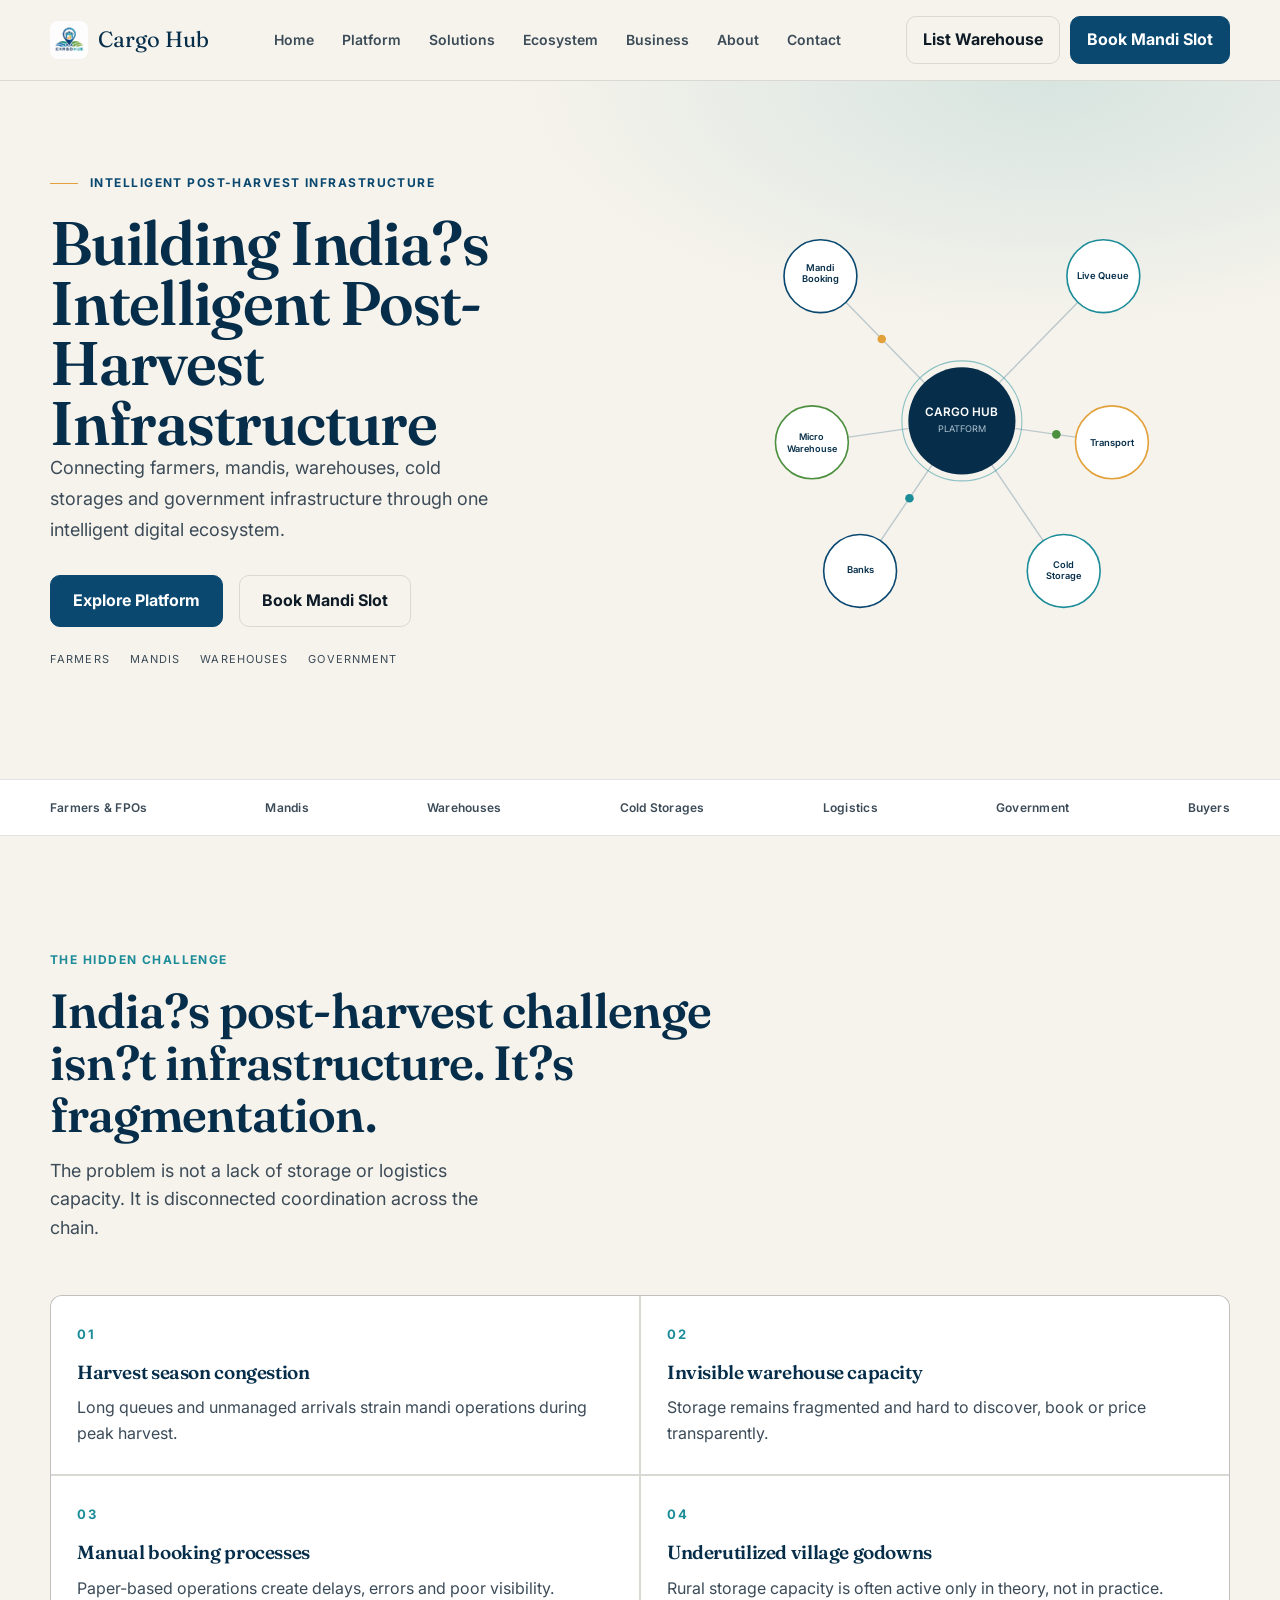
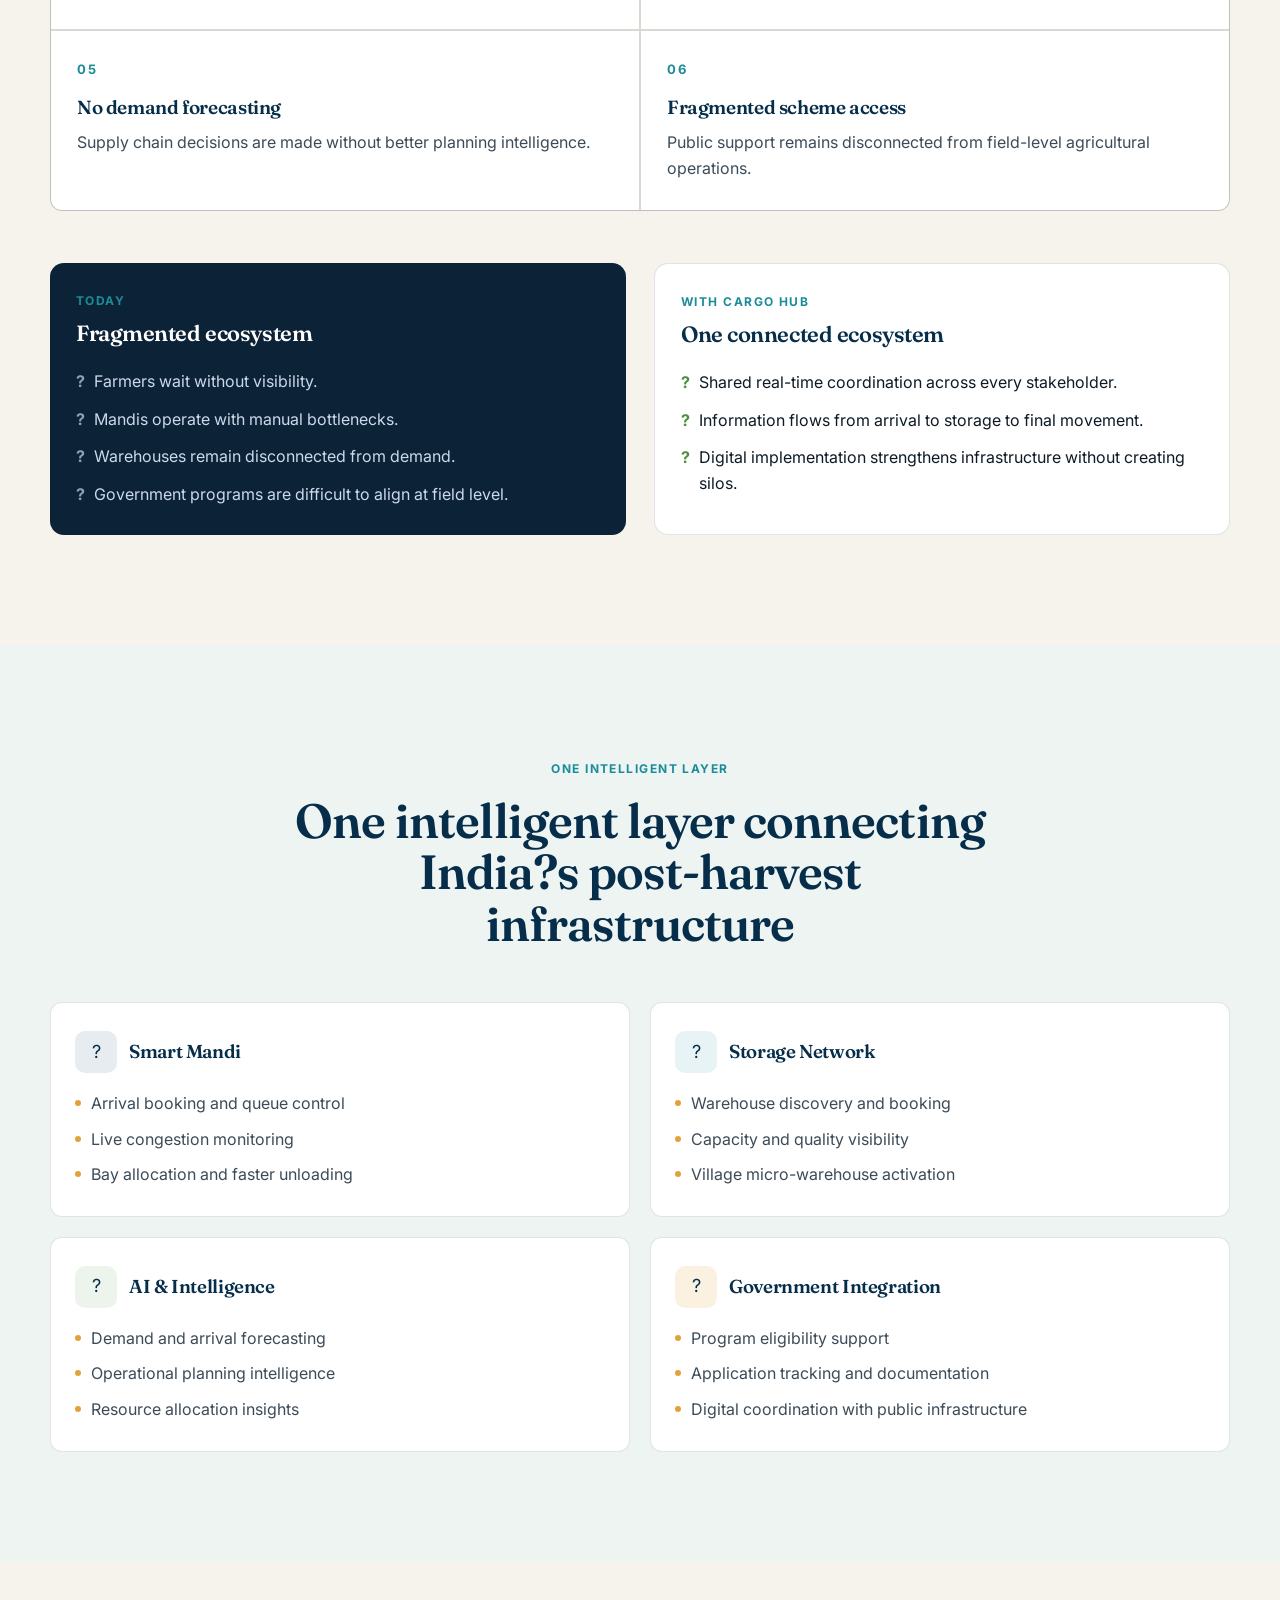
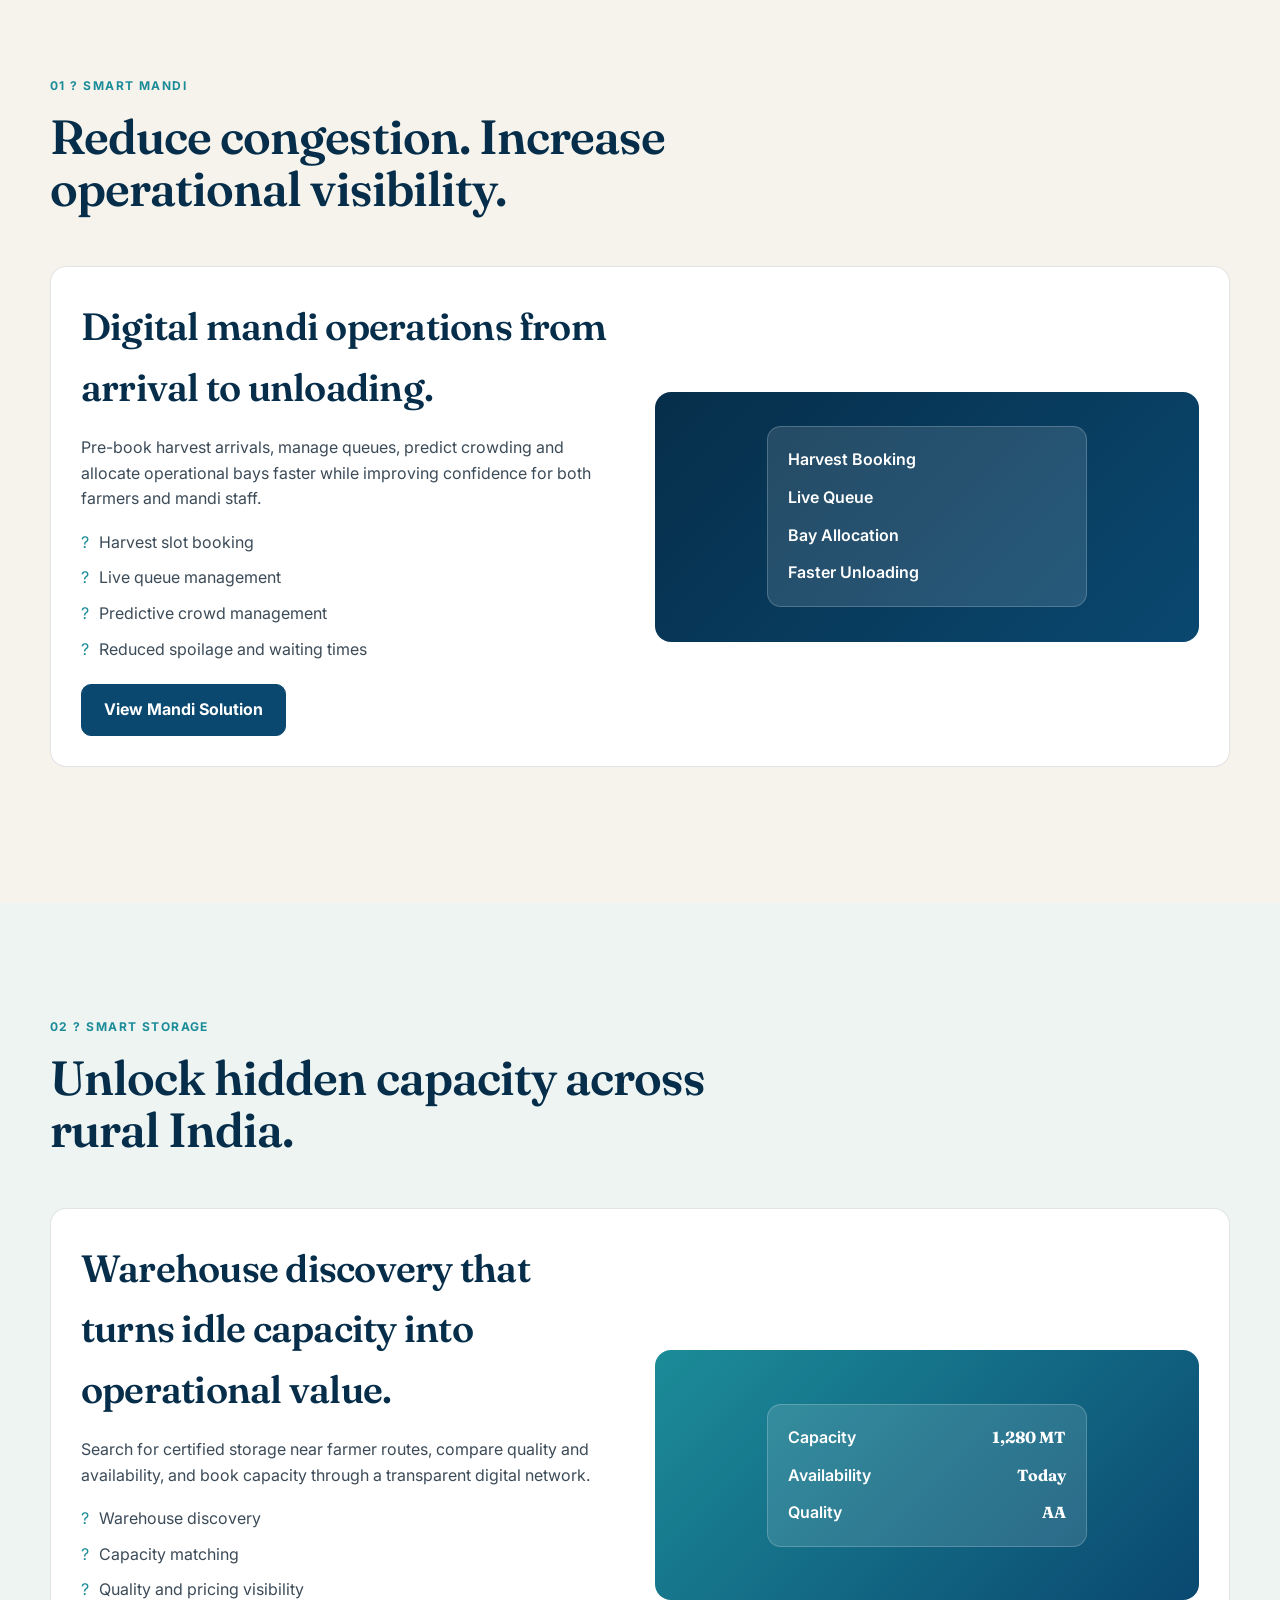
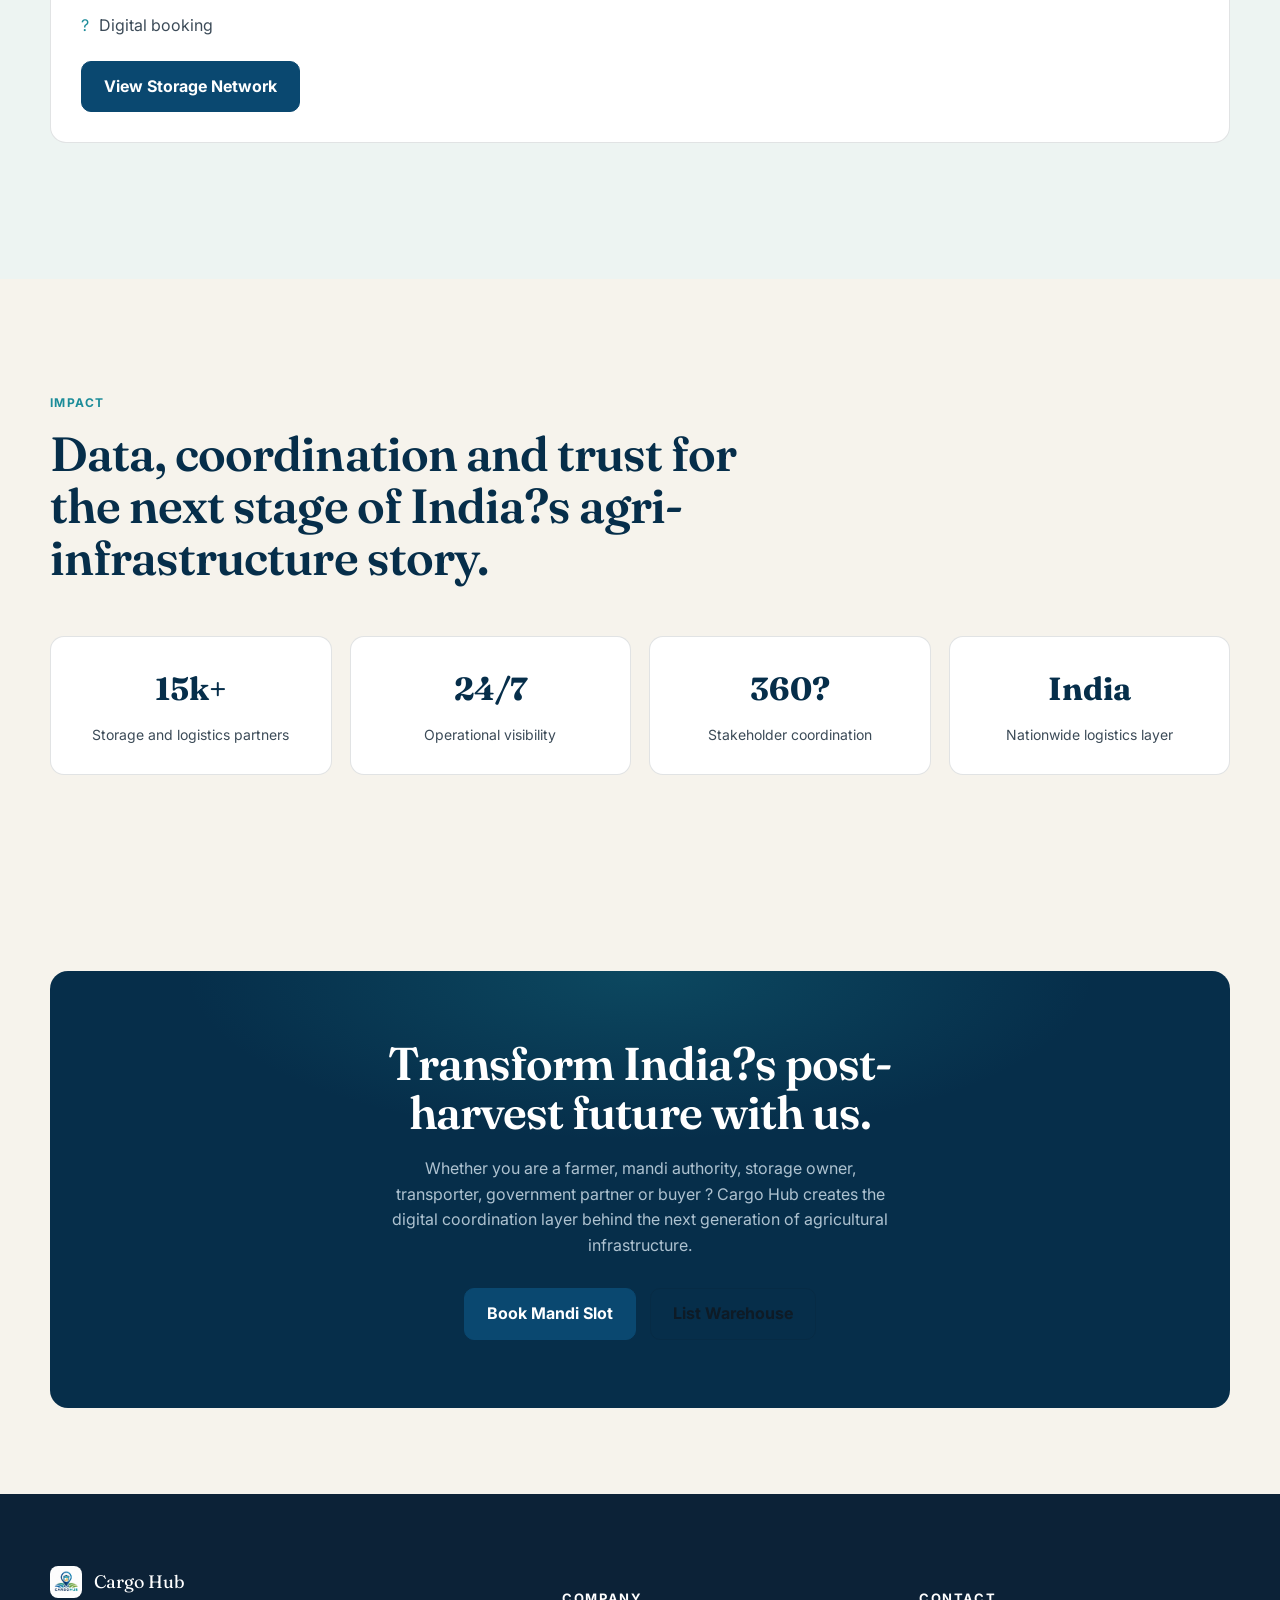
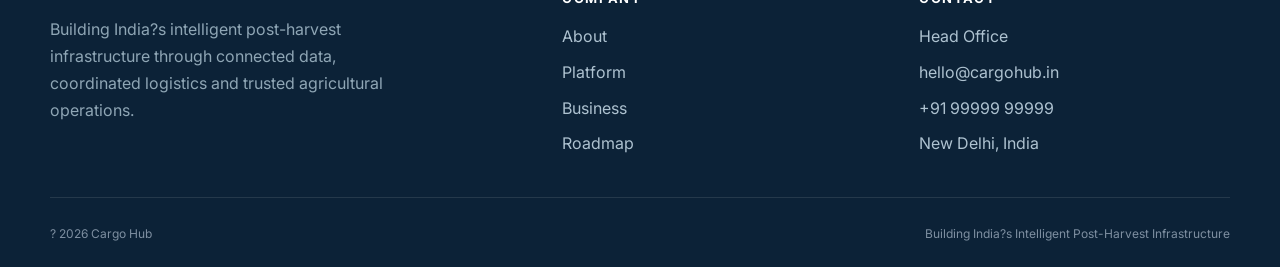
==== commit 275a8447: "updated UI" ====
--- a/index.html
+++ b/index.html
@@ -1,877 +1,425 @@
 <!DOCTYPE html>
 <html lang="en">
 <head>
-<meta charset="UTF-8">
-<meta name="viewport" content="width=device-width, initial-scale=1.0">
-<title>Cargo Hub — Building India's Intelligent Post-Harvest Infrastructure</title>
-<meta name="description" content="Cargo Hub unifies India's fragmented post-harvest ecosystem — connecting farmers, mandis, cold storages, logistics, and financial institutions into a single intelligent digital network.">
-<link rel="icon" href="assets/cargohub-logo.jpeg">
-<link rel="preconnect" href="https://fonts.googleapis.com">
-<link rel="preconnect" href="https://fonts.gstatic.com" crossorigin>
-<link href="https://fonts.googleapis.com/css2?family=Fraunces:opsz,wght@9..144,500;9..144,600;9..144,700&family=Inter:wght@400;500;600;700&display=swap" rel="stylesheet">
-<link rel="stylesheet" href="style.css">
+  <meta charset="UTF-8" />
+  <meta name="viewport" content="width=device-width, initial-scale=1.0" />
+  <title>Cargo Hub | Building India?s Intelligent Post-Harvest Infrastructure</title>
+  <meta name="description" content="Cargo Hub connects farmers, mandis, warehouses, cold storages and government infrastructure through one intelligent digital ecosystem." />
+  <meta name="canonical" content="https://example.com/" />
+  <meta property="og:title" content="Cargo Hub | Building India?s Intelligent Post-Harvest Infrastructure" />
+  <meta property="og:description" content="One connected platform for India?s post-harvest infrastructure landscape." />
+  <meta property="og:type" content="website" />
+  <link rel="icon" href="assets/cargohub-logo.jpeg" />
+  <link rel="preconnect" href="https://fonts.googleapis.com" />
+  <link rel="preconnect" href="https://fonts.gstatic.com" crossorigin />
+  <link href="https://fonts.googleapis.com/css2?family=Fraunces:opsz,wght@9..144,500;9..144,600;9..144,700&family=Inter:wght@400;500;600;700&display=swap" rel="stylesheet" />
+  <link rel="stylesheet" href="style.css" />
 </head>
 <body>
-
-<!-- ============================= NAVBAR ============================= -->
-<header class="navbar">
-  <div class="wrap">
-    <a href="#home" class="brand">
-      <img src="assets/cargohub-logo.jpeg" alt="Cargo Hub logo">
-      <span class="brand-name">Cargo Hub</span>
-    </a>
-    <nav class="nav-links">
-      <a href="#home" data-nav>Home</a>
-      <a href="#platform" data-nav>Platform</a>
-      <a href="#smart-mandi" data-nav>Smart Mandi</a>
-      <a href="#storage-network" data-nav>Storage Network</a>
-      <a href="#government-schemes" data-nav>Government Schemes</a>
-      <a href="#ecosystem-impact" data-nav>Ecosystem Impact</a>
-      <a href="#revenue-model" data-nav>Revenue Model</a>
-      <a href="#roadmap" data-nav>Roadmap</a>
-      <a href="#about-contact" data-nav>About &amp; Contact</a>
+  <header class="navbar">
+    <div class="wrap navbar-inner">
+      <a href="index.html" class="brand" aria-label="Cargo Hub home">
+        <img src="assets/cargohub-logo.jpeg" alt="Cargo Hub logo" />
+        <span class="brand-name">Cargo Hub</span>
+      </a>
+      <nav class="nav-links" aria-label="Main navigation">
+        <a href="index.html" data-nav>Home</a>
+        <div class="nav-item">
+          <a href="platform.html" class="nav-trigger" data-nav aria-expanded="false">Platform</a>
+          <div class="mega-menu">
+            <div class="mega-menu-grid">
+              <a href="smart-mandi.html" class="mega-item">
+                <span class="mega-icon">01</span>
+                <span>
+                  <strong>Smart Mandi</strong>
+                  <small>Digitize arrivals, queues and unloading.</small>
+                </span>
+              </a>
+              <a href="storage-network.html" class="mega-item">
+                <span class="mega-icon">02</span>
+                <span>
+                  <strong>Smart Storage Network</strong>
+                  <small>Discover and book storage intelligently.</small>
+                </span>
+              </a>
+              <a href="platform.html" class="mega-item">
+                <span class="mega-icon">03</span>
+                <span>
+                  <strong>AI &amp; Intelligence</strong>
+                  <small>Predictive planning for post-harvest operations.</small>
+                </span>
+              </a>
+              <a href="government.html" class="mega-item">
+                <span class="mega-icon">04</span>
+                <span>
+                  <strong>Government Integration</strong>
+                  <small>Connect field operations to public programs.</small>
+                </span>
+              </a>
+            </div>
+          </div>
+        </div>
+        <a href="smart-mandi.html" data-nav>Solutions</a>
+        <a href="ecosystem.html" data-nav>Ecosystem</a>
+        <a href="business.html" data-nav>Business</a>
+        <a href="about.html" data-nav>About</a>
+        <a href="contact.html" data-nav>Contact</a>
+      </nav>
+      <div class="nav-ctas">
+        <button class="btn btn-ghost btn-sm" type="button" data-open-modal="warehouse">List Warehouse</button>
+        <button class="btn btn-primary btn-sm" type="button" data-open-modal="mandi">Book Mandi Slot</button>
+      </div>
+      <button class="hamburger" id="hamburgerBtn" type="button" aria-label="Open menu">
+        <span></span><span></span><span></span>
+      </button>
+    </div>
+  </header>
+
+  <div class="mobile-drawer" id="mobileDrawer" aria-label="Mobile menu">
+    <div class="mobile-drawer-top">
+      <a href="index.html" class="brand">
+        <img src="assets/cargohub-logo.jpeg" alt="Cargo Hub logo" />
+        <span class="brand-name">Cargo Hub</span>
+      </a>
+      <button class="drawer-close" id="drawerClose" type="button" aria-label="Close menu">&times;</button>
+    </div>
+    <nav class="mobile-menu" aria-label="Mobile navigation">
+      <a href="index.html" data-nav-mobile>Home</a>
+      <a href="platform.html" data-nav-mobile>Platform</a>
+      <div class="mobile-menu-group">
+        <button class="drawer-accordion" type="button">Solutions</button>
+        <div class="mobile-submenu">
+          <a href="smart-mandi.html" data-nav-mobile>Smart Mandi</a>
+          <a href="storage-network.html" data-nav-mobile>Smart Storage Network</a>
+          <a href="platform.html" data-nav-mobile>AI &amp; Intelligence</a>
+          <a href="government.html" data-nav-mobile>Government Integration</a>
+        </div>
+      </div>
+      <a href="ecosystem.html" data-nav-mobile>Ecosystem</a>
+      <a href="business.html" data-nav-mobile>Business</a>
+      <a href="about.html" data-nav-mobile>About</a>
+      <a href="contact.html" data-nav-mobile>Contact</a>
     </nav>
-    <div class="nav-ctas">
-      <button class="btn btn-ghost btn-sm" data-open-modal="warehouse">List Warehouse</button>
-      <button class="btn btn-primary btn-sm" data-open-modal="mandi">Book Mandi Slot</button>
-    </div>
-    <button class="hamburger" id="hamburgerBtn" aria-label="Open menu">
-      <span></span><span></span><span></span>
-    </button>
+    <div class="mobile-drawer-ctas">
+      <button class="btn btn-ghost btn-block" type="button" data-open-modal="warehouse">List Warehouse</button>
+      <button class="btn btn-primary btn-block" type="button" data-open-modal="mandi">Book Mandi Slot</button>
+    </div>
   </div>
-</header>
-
-<!-- Mobile drawer -->
-<div class="mobile-drawer" id="mobileDrawer">
-  <div class="mobile-drawer-top">
-    <a href="#home" class="brand">
-      <img src="assets/cargohub-logo.jpeg" alt="Cargo Hub logo" style="height:30px;">
-      <span class="brand-name">Cargo Hub</span>
-    </a>
-    <button class="drawer-close" id="drawerClose" aria-label="Close menu">&times;</button>
+
+  <main>
+    <section class="hero">
+      <div class="wrap hero-grid">
+        <div class="hero-copy reveal">
+          <span class="hero-eyebrow">INTELLIGENT POST-HARVEST INFRASTRUCTURE</span>
+          <h1>Building India?s Intelligent Post-Harvest Infrastructure</h1>
+          <p class="lede">Connecting farmers, mandis, warehouses, cold storages and government infrastructure through one intelligent digital ecosystem.</p>
+          <div class="hero-ctas">
+            <a href="platform.html" class="btn btn-primary">Explore Platform</a>
+            <button type="button" class="btn btn-ghost" data-open-modal="mandi">Book Mandi Slot</button>
+          </div>
+          <div class="hero-meta">
+            <span>Farmers</span>
+            <span>Mandis</span>
+            <span>Warehouses</span>
+            <span>Government</span>
+          </div>
+        </div>
+        <div class="hero-visual reveal">
+          <svg class="network-svg" viewBox="0 0 500 500" role="img" aria-label="Cargo Hub ecosystem network">
+            <g stroke="#0A4870" stroke-opacity="0.25" stroke-width="1.3" fill="none">
+              <path d="M250 250 L118 115" />
+              <path d="M250 250 L382 115" />
+              <path d="M250 250 L110 270" />
+              <path d="M250 250 L390 270" />
+              <path d="M250 250 L155 390" />
+              <path d="M250 250 L345 390" />
+            </g>
+            <circle cx="250" cy="250" r="50" fill="#062E4A"/>
+            <circle cx="250" cy="250" r="56" fill="none" stroke="#1C8C99" stroke-opacity="0.5"/>
+            <text x="250" y="245" text-anchor="middle" fill="#fff" font-size="11" font-family="Inter, sans-serif" font-weight="600">CARGO HUB</text>
+            <text x="250" y="260" text-anchor="middle" fill="#AEC2D0" font-size="8.5" font-family="Inter, sans-serif">PLATFORM</text>
+
+            <circle cx="118" cy="115" r="34" fill="#fff" stroke="#0A4870" stroke-width="1.5" />
+            <text x="118" y="110" text-anchor="middle" font-size="8.7" font-family="Inter, sans-serif" fill="#062E4A" font-weight="600">Mandi</text>
+            <text x="118" y="120" text-anchor="middle" font-size="8.7" font-family="Inter, sans-serif" fill="#062E4A" font-weight="600">Booking</text>
+
+            <circle cx="382" cy="115" r="34" fill="#fff" stroke="#1C8C99" stroke-width="1.5" />
+            <text x="382" y="118" text-anchor="middle" font-size="8.8" font-family="Inter, sans-serif" fill="#062E4A" font-weight="600">Live Queue</text>
+
+            <circle cx="110" cy="270" r="34" fill="#fff" stroke="#4C8F3E" stroke-width="1.5" />
+            <text x="110" y="268" text-anchor="middle" font-size="8.5" font-family="Inter, sans-serif" fill="#062E4A" font-weight="600">Micro</text>
+            <text x="110" y="279" text-anchor="middle" font-size="8.5" font-family="Inter, sans-serif" fill="#062E4A" font-weight="600">Warehouse</text>
+
+            <circle cx="390" cy="270" r="34" fill="#fff" stroke="#E3A13B" stroke-width="1.5" />
+            <text x="390" y="273" text-anchor="middle" font-size="8.8" font-family="Inter, sans-serif" fill="#062E4A" font-weight="600">Transport</text>
+
+            <circle cx="155" cy="390" r="34" fill="#fff" stroke="#0A4870" stroke-width="1.5" />
+            <text x="155" y="392" text-anchor="middle" font-size="8.8" font-family="Inter, sans-serif" fill="#062E4A" font-weight="600">Banks</text>
+
+            <circle cx="345" cy="390" r="34" fill="#fff" stroke="#1C8C99" stroke-width="1.5" />
+            <text x="345" y="387" text-anchor="middle" font-size="8.6" font-family="Inter, sans-serif" fill="#062E4A" font-weight="600">Cold</text>
+            <text x="345" y="398" text-anchor="middle" font-size="8.6" font-family="Inter, sans-serif" fill="#062E4A" font-weight="600">Storage</text>
+
+            <circle r="4" fill="#E3A13B">
+              <animateMotion dur="4s" repeatCount="indefinite" path="M250 250 L118 115" />
+            </circle>
+            <circle r="4" fill="#4C8F3E">
+              <animateMotion dur="3.6s" repeatCount="indefinite" path="M250 250 L390 270" />
+            </circle>
+            <circle r="4" fill="#1C8C99">
+              <animateMotion dur="4.4s" repeatCount="indefinite" path="M250 250 L155 390" />
+            </circle>
+          </svg>
+        </div>
+      </div>
+    </section>
+
+    <div class="trust-strip">
+      <div class="wrap trust-list">
+        <span>Farmers &amp; FPOs</span>
+        <span>Mandis</span>
+        <span>Warehouses</span>
+        <span>Cold Storages</span>
+        <span>Logistics</span>
+        <span>Government</span>
+        <span>Buyers</span>
+      </div>
+    </div>
+
+    <section class="section" id="problem">
+      <div class="wrap">
+        <div class="section-head reveal">
+          <span class="kicker">The Hidden Challenge</span>
+          <h2>India?s post-harvest challenge isn?t infrastructure. It?s fragmentation.</h2>
+          <p class="lede">The problem is not a lack of storage or logistics capacity. It is disconnected coordination across the chain.</p>
+        </div>
+        <div class="problem-grid reveal">
+          <article class="problem-card"><span class="num">01</span><h4>Harvest season congestion</h4><p>Long queues and unmanaged arrivals strain mandi operations during peak harvest.</p></article>
+          <article class="problem-card"><span class="num">02</span><h4>Invisible warehouse capacity</h4><p>Storage remains fragmented and hard to discover, book or price transparently.</p></article>
+          <article class="problem-card"><span class="num">03</span><h4>Manual booking processes</h4><p>Paper-based operations create delays, errors and poor visibility.</p></article>
+          <article class="problem-card"><span class="num">04</span><h4>Underutilized village godowns</h4><p>Rural storage capacity is often active only in theory, not in practice.</p></article>
+          <article class="problem-card"><span class="num">05</span><h4>No demand forecasting</h4><p>Supply chain decisions are made without better planning intelligence.</p></article>
+          <article class="problem-card"><span class="num">06</span><h4>Fragmented scheme access</h4><p>Public support remains disconnected from field-level agricultural operations.</p></article>
+        </div>
+
+        <div class="compare reveal">
+          <div class="compare-col today">
+            <span class="compare-label">TODAY</span>
+            <h3>Fragmented ecosystem</h3>
+            <ul class="compare-list">
+              <li>Farmers wait without visibility.</li>
+              <li>Mandis operate with manual bottlenecks.</li>
+              <li>Warehouses remain disconnected from demand.</li>
+              <li>Government programs are difficult to align at field level.</li>
+            </ul>
+          </div>
+          <div class="compare-col tomorrow">
+            <span class="compare-label">WITH CARGO HUB</span>
+            <h3>One connected ecosystem</h3>
+            <ul class="compare-list">
+              <li>Shared real-time coordination across every stakeholder.</li>
+              <li>Information flows from arrival to storage to final movement.</li>
+              <li>Digital implementation strengthens infrastructure without creating silos.</li>
+            </ul>
+          </div>
+        </div>
+      </div>
+    </section>
+
+    <section class="section on-cool" id="platform">
+      <div class="wrap">
+        <div class="section-head center reveal">
+          <span class="kicker">One Intelligent Layer</span>
+          <h2>One intelligent layer connecting India?s post-harvest infrastructure</h2>
+        </div>
+        <div class="quadrants reveal">
+          <article class="quad-card q-mandi">
+            <div class="quad-top"><span class="quad-icon">?</span><h3>Smart Mandi</h3></div>
+            <ul>
+              <li>Arrival booking and queue control</li>
+              <li>Live congestion monitoring</li>
+              <li>Bay allocation and faster unloading</li>
+            </ul>
+          </article>
+          <article class="quad-card q-storage">
+            <div class="quad-top"><span class="quad-icon">?</span><h3>Storage Network</h3></div>
+            <ul>
+              <li>Warehouse discovery and booking</li>
+              <li>Capacity and quality visibility</li>
+              <li>Village micro-warehouse activation</li>
+            </ul>
+          </article>
+          <article class="quad-card q-intel">
+            <div class="quad-top"><span class="quad-icon">?</span><h3>AI &amp; Intelligence</h3></div>
+            <ul>
+              <li>Demand and arrival forecasting</li>
+              <li>Operational planning intelligence</li>
+              <li>Resource allocation insights</li>
+            </ul>
+          </article>
+          <article class="quad-card q-infra">
+            <div class="quad-top"><span class="quad-icon">?</span><h3>Government Integration</h3></div>
+            <ul>
+              <li>Program eligibility support</li>
+              <li>Application tracking and documentation</li>
+              <li>Digital coordination with public infrastructure</li>
+            </ul>
+          </article>
+        </div>
+      </div>
+    </section>
+
+    <section class="section" id="smart-mandi">
+      <div class="wrap">
+        <div class="section-head reveal">
+          <span class="kicker">01 ? Smart Mandi</span>
+          <h2>Reduce congestion. Increase operational visibility.</h2>
+        </div>
+        <div class="feature-panel reveal">
+          <div class="feature-copy">
+            <h3>Digital mandi operations from arrival to unloading.</h3>
+            <p>Pre-book harvest arrivals, manage queues, predict crowding and allocate operational bays faster while improving confidence for both farmers and mandi staff.</p>
+            <ul class="benefits-list">
+              <li>Harvest slot booking</li>
+              <li>Live queue management</li>
+              <li>Predictive crowd management</li>
+              <li>Reduced spoilage and waiting times</li>
+            </ul>
+            <a href="smart-mandi.html" class="btn btn-primary">View Mandi Solution</a>
+          </div>
+          <div class="feature-visual navy-visual">
+            <div class="stack-card"><span>Harvest Booking</span><span>Live Queue</span><span>Bay Allocation</span><span>Faster Unloading</span></div>
+          </div>
+        </div>
+      </div>
+    </section>
+
+    <section class="section on-cool" id="storage">
+      <div class="wrap">
+        <div class="section-head reveal">
+          <span class="kicker">02 ? Smart Storage</span>
+          <h2>Unlock hidden capacity across rural India.</h2>
+        </div>
+        <div class="feature-panel reverse reveal">
+          <div class="feature-copy">
+            <h3>Warehouse discovery that turns idle capacity into operational value.</h3>
+            <p>Search for certified storage near farmer routes, compare quality and availability, and book capacity through a transparent digital network.</p>
+            <ul class="benefits-list">
+              <li>Warehouse discovery</li>
+              <li>Capacity matching</li>
+              <li>Quality and pricing visibility</li>
+              <li>Digital booking</li>
+            </ul>
+            <a href="storage-network.html" class="btn btn-primary">View Storage Network</a>
+          </div>
+          <div class="feature-visual teal-visual">
+            <div class="mini-metrics">
+              <div>Capacity <strong>1,280 MT</strong></div>
+              <div>Availability <strong>Today</strong></div>
+              <div>Quality <strong>AA</strong></div>
+            </div>
+          </div>
+        </div>
+      </div>
+    </section>
+
+    <section class="section" id="impact">
+      <div class="wrap">
+        <div class="section-head reveal">
+          <span class="kicker">Impact</span>
+          <h2>Data, coordination and trust for the next stage of India?s agri-infrastructure story.</h2>
+        </div>
+        <div class="stats-grid reveal">
+          <div class="stat-card"><strong>15k+</strong><span>Storage and logistics partners</span></div>
+          <div class="stat-card"><strong>24/7</strong><span>Operational visibility</span></div>
+          <div class="stat-card"><strong>360?</strong><span>Stakeholder coordination</span></div>
+          <div class="stat-card"><strong>India</strong><span>Nationwide logistics layer</span></div>
+        </div>
+      </div>
+    </section>
+
+    <section class="section--tight">
+      <div class="wrap">
+        <div class="final-cta reveal">
+          <h2>Transform India?s post-harvest future with us.</h2>
+          <p>Whether you are a farmer, mandi authority, storage owner, transporter, government partner or buyer ? Cargo Hub creates the digital coordination layer behind the next generation of agricultural infrastructure.</p>
+          <div class="final-cta-btns">
+            <button type="button" class="btn btn-primary" data-open-modal="mandi">Book Mandi Slot</button>
+            <button type="button" class="btn btn-ghost" data-open-modal="warehouse">List Warehouse</button>
+          </div>
+        </div>
+      </div>
+    </section>
+  </main>
+
+  <footer class="site-footer" id="about-contact">
+    <div class="wrap">
+      <div class="footer-top">
+        <div>
+          <div class="footer-brand">
+            <img src="assets/cargohub-logo.jpeg" alt="Cargo Hub logo" />
+            <div class="footer-brand-name">Cargo Hub</div>
+          </div>
+          <p class="footer-tag">Building India?s intelligent post-harvest infrastructure through connected data, coordinated logistics and trusted agricultural operations.</p>
+        </div>
+        <div class="footer-col">
+          <h5>Company</h5>
+          <ul>
+            <li><a href="about.html">About</a></li>
+            <li><a href="platform.html">Platform</a></li>
+            <li><a href="business.html">Business</a></li>
+            <li><a href="roadmap.html">Roadmap</a></li>
+          </ul>
+        </div>
+        <div class="footer-col">
+          <h5>Contact</h5>
+          <ul>
+            <li><a href="contact.html">Head Office</a></li>
+            <li><a href="mailto:hello@cargohub.in">hello@cargohub.in</a></li>
+            <li><a href="tel:+919999999999">+91 99999 99999</a></li>
+            <li><a href="contact.html">New Delhi, India</a></li>
+          </ul>
+        </div>
+      </div>
+      <div class="footer-bottom">
+        <span>? <span id="year"></span> Cargo Hub</span>
+        <span>Building India?s Intelligent Post-Harvest Infrastructure</span>
+      </div>
+    </div>
+  </footer>
+
+  <div class="modal-overlay" id="modal-mandi">
+    <div class="modal" role="dialog" aria-modal="true" aria-labelledby="modal-mandi-title">
+      <div class="modal-top"><h3 id="modal-mandi-title">Book Mandi Slot</h3><button class="modal-close" type="button" data-close-modal aria-label="Close dialog">&times;</button></div>
+      <p class="modal-sub">Reserve a pre-scheduled arrival window and skip the queue.</p>
+      <form id="form-mandi">
+        <div class="form-row"><label for="name">Full Name</label><input id="name" name="name" type="text" placeholder="Your name" required /></div>
+        <div class="form-grid-2"><div class="form-row"><label for="phone">Phone Number</label><input id="phone" name="phone" type="tel" placeholder="+91 9..." required /></div><div class="form-row"><label for="commodity">Commodity</label><input id="commodity" name="commodity" type="text" placeholder="Wheat, Rice..." required /></div></div>
+        <div class="form-grid-2"><div class="form-row"><label for="tonnage">Tonnage</label><input id="tonnage" name="tonnage" type="text" placeholder="e.g. 12 MT" required /></div><div class="form-row"><label for="date">Preferred Date</label><input id="date" name="date" type="date" required /></div></div>
+        <div class="form-row"><label for="mandi">Mandi / APMC</label><input id="mandi" name="mandi" type="text" placeholder="Mandi name" required /></div>
+        <button class="btn btn-primary btn-block" type="submit">Submit Request</button>
+        <p class="form-note">This form is connected to the existing Cargo Hub Google Form workflow.</p>
+      </form>
+      <div class="form-success" id="success-mandi"><div class="fs-icon">?</div><h4>Request submitted</h4><p>Your booking request has been received and routed to the existing Cargo Hub form flow.</p></div>
+    </div>
   </div>
-  <nav>
-    <a href="#home" data-nav-mobile>Home</a>
-    <a href="#platform" data-nav-mobile>Platform</a>
-    <a href="#smart-mandi" data-nav-mobile>Smart Mandi</a>
-    <a href="#storage-network" data-nav-mobile>Storage Network</a>
-    <a href="#government-schemes" data-nav-mobile>Government Schemes</a>
-    <a href="#ecosystem-impact" data-nav-mobile>Ecosystem Impact</a>
-    <a href="#revenue-model" data-nav-mobile>Revenue Model</a>
-    <a href="#roadmap" data-nav-mobile>Roadmap</a>
-    <a href="#about-contact" data-nav-mobile>About &amp; Contact</a>
-  </nav>
-  <div class="mobile-drawer-ctas">
-    <button class="btn btn-ghost btn-block" data-open-modal="warehouse">List Warehouse</button>
-    <button class="btn btn-primary btn-block" data-open-modal="mandi">Book Mandi Slot</button>
+
+  <div class="modal-overlay" id="modal-warehouse">
+    <div class="modal" role="dialog" aria-modal="true" aria-labelledby="modal-warehouse-title">
+      <div class="modal-top"><h3 id="modal-warehouse-title">List Your Warehouse</h3><button class="modal-close" type="button" data-close-modal aria-label="Close dialog">&times;</button></div>
+      <p class="modal-sub">Register your facility and start earning from available capacity.</p>
+      <form id="form-warehouse">
+        <div class="form-grid-2"><div class="form-row"><label for="owner">Owner Name</label><input id="owner" name="owner" type="text" placeholder="Owner or contact" required /></div><div class="form-row"><label for="org">Organisation</label><input id="org" name="org" type="text" placeholder="Warehouse / firm" required /></div></div>
+        <div class="form-grid-2"><div class="form-row"><label for="type">Warehouse Type</label><select id="type" name="type" required><option value="">Select type</option><option>Godown</option><option>Cold Storage</option><option>Warehouse</option><option>Silos / Bulk Storage</option></select></div><div class="form-row"><label for="capacity">Capacity</label><input id="capacity" name="capacity" type="text" placeholder="e.g. 2500 MT" required /></div></div>
+        <div class="form-row"><label for="location">Location</label><input id="location" name="location" type="text" placeholder="Village / district / state" required /></div>
+        <div class="form-grid-2"><div class="form-row"><label for="phone-warehouse">Phone</label><input id="phone-warehouse" name="phone" type="tel" placeholder="+91 ..." required /></div><div class="form-row"><label for="email">Email</label><input id="email" name="email" type="email" placeholder="you@example.com" required /></div></div>
+        <button class="btn btn-primary btn-block" type="submit">List Facility</button>
+        <p class="form-note">This form is connected to the existing Cargo Hub warehouse registration flow.</p>
+      </form>
+      <div class="form-success" id="success-warehouse"><div class="fs-icon">?</div><h4>Warehouse listed</h4><p>Your registration has been received and routed to the existing Cargo Hub warehouse form flow.</p></div>
+    </div>
   </div>
-</div>
-
-<!-- ============================= HERO ============================= -->
-<section class="hero" id="home">
-  <div class="wrap">
-    <div class="hero-copy">
-      <span class="hero-eyebrow">INDIA'S INTELLIGENT POST-HARVEST INFRASTRUCTURE LAYER</span>
-      <h1>Connecting mandis, warehouses &amp; supply chains through one platform.</h1>
-      <p class="lede">Cargo Hub unifies India's fragmented post-harvest ecosystem — connecting farmers, mandis, cold storages, logistics, and financial institutions into a single intelligent digital network.</p>
-      <div class="hero-ctas">
-        <a href="#platform" class="btn btn-primary">Explore Platform</a>
-        <button class="btn btn-ghost" data-open-modal="warehouse">Register Facility / Warehouse</button>
-      </div>
-      <div style="margin-top:22px;">
-        <a href="#platform" class="hero-link">View ecosystem model ↓</a>
-      </div>
-    </div>
-    <div class="hero-visual">
-      <svg class="network-svg" viewBox="0 0 480 480" xmlns="http://www.w3.org/2000/svg">
-        <defs>
-          <linearGradient id="pulseGrad" x1="0" y1="0" x2="1" y2="1">
-            <stop offset="0%" stop-color="#1C8C99"/>
-            <stop offset="100%" stop-color="#0A4870"/>
-          </linearGradient>
-        </defs>
-        <!-- connecting lines -->
-        <g stroke="#0A4870" stroke-opacity="0.25" stroke-width="1.4" fill="none">
-          <path d="M240,240 L120,110"/>
-          <path d="M240,240 L360,110"/>
-          <path d="M240,240 L90,260"/>
-          <path d="M240,240 L390,260"/>
-          <path d="M240,240 L150,390"/>
-          <path d="M240,240 L330,390"/>
-          <path d="M120,110 L90,260"/>
-          <path d="M360,110 L390,260"/>
-          <path d="M90,260 L150,390"/>
-          <path d="M390,260 L330,390"/>
-        </g>
-        <!-- animated pulses -->
-        <circle r="3.2" fill="#E3A13B">
-          <animateMotion dur="3.4s" repeatCount="indefinite" path="M240,240 L120,110"/>
-        </circle>
-        <circle r="3.2" fill="#4C8F3E">
-          <animateMotion dur="4.1s" repeatCount="indefinite" path="M240,240 L390,260"/>
-        </circle>
-        <circle r="3.2" fill="#1C8C99">
-          <animateMotion dur="3.7s" repeatCount="indefinite" path="M240,240 L150,390"/>
-        </circle>
-
-        <!-- center node -->
-        <circle cx="240" cy="240" r="46" fill="#062E4A"/>
-        <circle cx="240" cy="240" r="46" fill="none" stroke="#1C8C99" stroke-width="1.5" stroke-opacity="0.5"/>
-        <text x="240" y="236" text-anchor="middle" fill="#fff" font-family="Inter, sans-serif" font-size="10.5" font-weight="600">CARGO HUB</text>
-        <text x="240" y="250" text-anchor="middle" fill="#AEC2D0" font-family="Inter, sans-serif" font-size="8.5">PLATFORM</text>
-
-        <!-- Mandi Slot Booking -->
-        <circle cx="120" cy="110" r="32" fill="#fff" stroke="#0A4870" stroke-width="1.5"/>
-        <text x="120" y="106" text-anchor="middle" fill="#062E4A" font-family="Inter, sans-serif" font-size="9" font-weight="600">Mandi Slot</text>
-        <text x="120" y="118" text-anchor="middle" fill="#062E4A" font-family="Inter, sans-serif" font-size="9" font-weight="600">Booking</text>
-
-        <!-- Live Queue -->
-        <circle cx="360" cy="110" r="32" fill="#fff" stroke="#1C8C99" stroke-width="1.5"/>
-        <text x="360" y="112" text-anchor="middle" fill="#062E4A" font-family="Inter, sans-serif" font-size="9" font-weight="600">Live Queue</text>
-
-        <!-- Micro-Warehouses -->
-        <circle cx="90" cy="260" r="32" fill="#fff" stroke="#4C8F3E" stroke-width="1.5"/>
-        <text x="90" y="256" text-anchor="middle" fill="#062E4A" font-family="Inter, sans-serif" font-size="8.5" font-weight="600">Micro-</text>
-        <text x="90" y="267" text-anchor="middle" fill="#062E4A" font-family="Inter, sans-serif" font-size="8.5" font-weight="600">Warehouses</text>
-
-        <!-- Transport -->
-        <circle cx="390" cy="260" r="32" fill="#fff" stroke="#E3A13B" stroke-width="1.5"/>
-        <text x="390" y="264" text-anchor="middle" fill="#062E4A" font-family="Inter, sans-serif" font-size="9" font-weight="600">Transport</text>
-
-        <!-- Banks -->
-        <circle cx="150" cy="390" r="32" fill="#fff" stroke="#0A4870" stroke-width="1.5"/>
-        <text x="150" y="394" text-anchor="middle" fill="#062E4A" font-family="Inter, sans-serif" font-size="9" font-weight="600">Banks</text>
-
-        <!-- Cold Storage -->
-        <circle cx="330" cy="390" r="32" fill="#fff" stroke="#1C8C99" stroke-width="1.5"/>
-        <text x="330" y="386" text-anchor="middle" fill="#062E4A" font-family="Inter, sans-serif" font-size="8.5" font-weight="600">Cold</text>
-        <text x="330" y="397" text-anchor="middle" fill="#062E4A" font-family="Inter, sans-serif" font-size="8.5" font-weight="600">Storage</text>
-      </svg>
-    </div>
-  </div>
-</section>
-
-<div class="trust-strip">
-  <div class="wrap">
-    <span>Farmers &amp; FPOs</span>
-    <span>APMCs / Mandis</span>
-    <span>Warehouses &amp; Cold Storages</span>
-    <span>Logistics Networks</span>
-    <span>Government Infrastructure</span>
-    <span>Banks &amp; Financial Institutions</span>
-    <span>Buyers &amp; Processors</span>
-  </div>
-</div>
-
-<!-- ============================= PROBLEM ============================= -->
-<section class="section" id="problem">
-  <div class="wrap">
-    <div class="section-head reveal">
-      <span class="kicker">The Hidden Challenges</span>
-      <h2>The hidden challenges behind India's post-harvest ecosystem</h2>
-      <p class="lede">The challenge is not infrastructure. The challenge is fragmented coordination.</p>
-    </div>
-
-    <div class="problem-grid reveal">
-      <div class="problem-card">
-        <span class="num">01</span>
-        <h4>Harvest season congestion</h4>
-        <p>Long queues, delayed mandi entry, unmanaged arrival peaks.</p>
-      </div>
-      <div class="problem-card">
-        <span class="num">02</span>
-        <h4>Invisible warehouse capacity</h4>
-        <p>No real-time visibility into availability, quality, or pricing.</p>
-      </div>
-      <div class="problem-card">
-        <span class="num">03</span>
-        <h4>Manual booking processes</h4>
-        <p>Paper-based systems create delays, errors, and opacity.</p>
-      </div>
-      <div class="problem-card">
-        <span class="num">04</span>
-        <h4>No demand forecasting</h4>
-        <p>Absence of predictive tools drives poor planning and post-harvest losses.</p>
-      </div>
-      <div class="problem-card">
-        <span class="num">05</span>
-        <h4>Underutilized village godowns</h4>
-        <p>Thousands of local storage facilities remain idle year-round.</p>
-      </div>
-      <div class="problem-card">
-        <span class="num">06</span>
-        <h4>Fragmented scheme access</h4>
-        <p>Government programs remain disconnected from field-level operations.</p>
-      </div>
-    </div>
-
-    <div class="compare reveal">
-      <div class="compare-col today">
-        <span class="compare-label">TODAY</span>
-        <h3>Fragmented ecosystem</h3>
-        <ul class="compare-list">
-          <li>Farmers operate with no mandi visibility or scheduling</li>
-          <li>Mandis run manual, uncoordinated operations</li>
-          <li>Warehouses report no real-time capacity data</li>
-          <li>Cold storage sits disconnected from supply chains</li>
-          <li>Transport runs on unoptimized routing and logistics</li>
-          <li>Government schemes stay fragmented and inaccessible at field level</li>
-        </ul>
-      </div>
-      <div class="compare-col tomorrow">
-        <span class="compare-label">TOMORROW, VIA CARGO HUB</span>
-        <h3>One connected ecosystem</h3>
-        <ul class="compare-list">
-          <li>Farmers, mandis, warehouses, cold storage, transport, banks and government schemes connect through one intelligent platform</li>
-          <li>Real-time coordination replaces manual, disconnected operations</li>
-          <li>Shared visibility across every stakeholder in the chain</li>
-        </ul>
-      </div>
-    </div>
-    <p class="compare-quote reveal">"India does not need more isolated applications. India needs connected agricultural infrastructure."</p>
-  </div>
-</section>
-
-<!-- ============================= PLATFORM ============================= -->
-<section class="section on-cool" id="platform">
-  <div class="wrap">
-    <div class="section-head center reveal">
-      <span class="kicker">One Intelligent Platform</span>
-      <h2>Everything agriculture needs. One intelligent platform.</h2>
-      <p class="lede">The platform consolidates every critical post-harvest function — from mandi scheduling and warehouse discovery to AI-driven harvest planning and government scheme access — into a single, unified digital infrastructure layer.</p>
-    </div>
-
-    <div class="quadrants reveal">
-      <div class="quad-card q-mandi">
-        <div class="quad-top">
-          <span class="quad-icon">
-            <svg width="20" height="20" viewBox="0 0 24 24" fill="none" stroke="#0A4870" stroke-width="1.8"><path d="M3 9l9-6 9 6M4 9v11h16V9"/><path d="M9 20v-6h6v6"/></svg>
-          </span>
-          <h3>Mandi Operations</h3>
-        </div>
-        <ul>
-          <li>Smart Mandi Operations</li>
-          <li>Harvest Slot Booking</li>
-          <li>Live Queue Management</li>
-          <li>Predictive Crowd Management</li>
-        </ul>
-      </div>
-      <div class="quad-card q-storage">
-        <div class="quad-top">
-          <span class="quad-icon">
-            <svg width="20" height="20" viewBox="0 0 24 24" fill="none" stroke="#1C8C99" stroke-width="1.8"><rect x="3" y="7" width="18" height="13" rx="1"/><path d="M3 7l9-4 9 4"/></svg>
-          </span>
-          <h3>Storage Network</h3>
-        </div>
-        <ul>
-          <li>Warehouse Discovery</li>
-          <li>Warehouse Booking</li>
-          <li>Micro Warehouse Network</li>
-          <li>Cold Storage &amp; Facility Rating</li>
-        </ul>
-      </div>
-      <div class="quad-card q-intel">
-        <div class="quad-top">
-          <span class="quad-icon">
-            <svg width="20" height="20" viewBox="0 0 24 24" fill="none" stroke="#4C8F3E" stroke-width="1.8"><path d="M3 17l6-6 4 4 8-8"/><path d="M14 7h7v7"/></svg>
-          </span>
-          <h3>Intelligence Layer</h3>
-        </div>
-        <ul>
-          <li>AI Harvest Planning</li>
-          <li>Demand Forecasting</li>
-          <li>Inventory Management</li>
-          <li>Analytics Dashboard</li>
-        </ul>
-      </div>
-      <div class="quad-card q-infra">
-        <div class="quad-top">
-          <span class="quad-icon">
-            <svg width="20" height="20" viewBox="0 0 24 24" fill="none" stroke="#E3A13B" stroke-width="1.8"><rect x="1" y="9" width="14" height="9"/><path d="M15 12h4l3 3v3h-7z"/><circle cx="6" cy="20" r="1.6"/><circle cx="17.5" cy="20" r="1.6"/></svg>
-          </span>
-          <h3>Infrastructure Access</h3>
-        </div>
-        <ul>
-          <li>Transport Integration</li>
-          <li>Government Scheme Hub</li>
-          <li>Digital Documentation</li>
-          <li>Real-time Notifications</li>
-        </ul>
-      </div>
-    </div>
-  </div>
-</section>
-
-<!-- ============================= SMART MANDI ============================= -->
-<section class="section" id="smart-mandi">
-  <div class="wrap">
-    <div class="section-head reveal">
-      <span class="kicker">Smart Mandi Operations</span>
-      <h2>Eliminating congestion at the mandi gate</h2>
-      <p class="lede">The platform digitizes end-to-end mandi workflows, eliminating congestion, reducing spoilage, and enabling data-driven arrival management at scale.</p>
-    </div>
-
-    <div class="flow reveal">
-      <div class="flow-step">
-        <span class="fi">STEP 1</span>
-        <h4>Harvest Booking</h4>
-        <p>Farmers pre-register arrival windows.</p>
-      </div>
-      <div class="flow-step">
-        <span class="fi">STEP 2</span>
-        <h4>Live Queue Tracking</h4>
-        <p>Real-time truck entry and sequencing.</p>
-      </div>
-      <div class="flow-step">
-        <span class="fi">STEP 3</span>
-        <h4>Congestion Monitor</h4>
-        <p>AI-based arrival forecasting and load balancing.</p>
-      </div>
-      <div class="flow-step">
-        <span class="fi">STEP 4</span>
-        <h4>Faster Unloading</h4>
-        <p>Optimized bays and digital documentation.</p>
-      </div>
-    </div>
-
-    <div class="cap-out reveal">
-      <div>
-        <h4>Core Capabilities</h4>
-        <div class="co-list">
-          <div class="co-item">
-            <div class="co-t">Harvest Slot Booking</div>
-            <div class="co-d">Pre-scheduled, conflict-free arrival windows.</div>
-          </div>
-          <div class="co-item">
-            <div class="co-t">Live Queue Management</div>
-            <div class="co-d">Real-time truck entry and sequencing.</div>
-          </div>
-          <div class="co-item">
-            <div class="co-t">Predictive Crowd Management</div>
-            <div class="co-d">AI-based arrival forecasting.</div>
-          </div>
-        </div>
-      </div>
-      <div>
-        <h4>Outcomes</h4>
-        <div class="co-list">
-          <div class="co-item">
-            <div class="co-t">Reduced Waiting</div>
-            <div class="co-d">Faster mandi entry.</div>
-          </div>
-          <div class="co-item">
-            <div class="co-t">Better Planning</div>
-            <div class="co-d">Data-driven operations for mandi authorities.</div>
-          </div>
-          <div class="co-item">
-            <div class="co-t">Lower Spoilage</div>
-            <div class="co-d">Timely, precision-planned processing.</div>
-          </div>
-        </div>
-      </div>
-    </div>
-  </div>
-</section>
-
-<!-- ============================= STORAGE NETWORK ============================= -->
-<section class="section on-cool" id="storage-network">
-  <div class="wrap">
-    <div class="section-head reveal">
-      <span class="kicker">Smart Storage Network</span>
-      <h2>Unlocking hidden capacity across rural India</h2>
-      <p class="lede">The platform provides real-time visibility into certified warehouse capacity, quality ratings, and transparent pricing — enabling farmers and FPOs to make informed storage decisions instantly.</p>
-    </div>
-
-    <div class="split reveal">
-      <div class="split-block">
-        <h3>Real-time warehouse discovery &amp; booking</h3>
-        <div class="pill-list">
-          <div class="pill">
-            <span class="pill-mark teal"></span>
-            <div><div class="pt">Nearby Warehouse Discovery</div><div class="ps">Location-based search with distance, capacity, and storage-type filters.</div></div>
-          </div>
-          <div class="pill">
-            <span class="pill-mark green"></span>
-            <div><div class="pt">Transparent Pricing &amp; Digital Booking</div><div class="ps">Standardized rates, instant confirmation, and digital receipts.</div></div>
-          </div>
-          <div class="pill">
-            <span class="pill-mark amber"></span>
-            <div><div class="pt">Smart Allocation Engine</div><div class="ps">If one warehouse is full, the platform auto-recommends the nearest certified alternative.</div></div>
-          </div>
-        </div>
-      </div>
-      <div class="split-block">
-        <h3>Village Micro Warehouse Network</h3>
-        <div class="flow" style="margin-top:4px;">
-          <div class="flow-step" style="min-width:150px; padding-top:0;">
-            <h4 style="font-size:14.5px;">Owner Registration</h4>
-            <p>Register unused village storage.</p>
-          </div>
-          <div class="flow-step" style="min-width:150px; padding-top:0;">
-            <h4 style="font-size:14.5px;">Inspection</h4>
-            <p>Certified inspectors assess quality.</p>
-          </div>
-          <div class="flow-step" style="min-width:150px; padding-top:0;">
-            <h4 style="font-size:14.5px;">Certification</h4>
-            <p>Approved and listed with ratings.</p>
-          </div>
-          <div class="flow-step" style="min-width:150px; padding-top:0;">
-            <h4 style="font-size:14.5px;">Digital Booking</h4>
-            <p>Farmers and FPOs reserve space.</p>
-          </div>
-          <div class="flow-step" style="min-width:150px; padding-top:0;">
-            <h4 style="font-size:14.5px;">Income Generation</h4>
-            <p>Owners earn from idle assets.</p>
-          </div>
-        </div>
-        <div class="callout">
-          <strong>Creates a national-grade storage network</strong> by activating existing rural infrastructure — no new construction needed.
-        </div>
-      </div>
-    </div>
-  </div>
-</section>
-
-<!-- ============================= GOVERNMENT SCHEMES ============================= -->
-<section class="section" id="government-schemes">
-  <div class="wrap">
-    <div class="section-head center reveal">
-      <span class="kicker">Government Integration</span>
-      <h2>A digital implementation layer for national programs</h2>
-    </div>
-    <p class="gov-positioning reveal">"Cargo Hub strengthens the implementation of existing government initiatives rather than replacing them."</p>
-
-    <div class="scheme-grid reveal">
-      <div class="scheme-card">
-        <div class="sc-abbr">AIF</div>
-        <div class="sc-name">Agriculture Infrastructure Fund</div>
-      </div>
-      <div class="scheme-card">
-        <div class="sc-abbr">e-NAM</div>
-        <div class="sc-name">National Agriculture Market Integration</div>
-      </div>
-      <div class="scheme-card">
-        <div class="sc-abbr">e-NWR</div>
-        <div class="sc-name">Negotiable Warehouse Receipt System</div>
-      </div>
-      <div class="scheme-card">
-        <div class="sc-abbr">PMKSY</div>
-        <div class="sc-name">PM Kisan Sampada Yojana</div>
-      </div>
-    </div>
-
-    <div class="workflow-card reveal">
-      <h3>Platform-Assisted Scheme Workflow</h3>
-      <div class="wf-grid">
-        <div class="wf-item">
-          <div class="wf-n">01</div>
-          <div class="wf-t">Eligibility Check</div>
-          <div class="wf-d">Automated scheme matching.</div>
-        </div>
-        <div class="wf-item">
-          <div class="wf-n">02</div>
-          <div class="wf-t">Documentation Support</div>
-          <div class="wf-d">Guided digital submission.</div>
-        </div>
-        <div class="wf-item">
-          <div class="wf-n">03</div>
-          <div class="wf-t">Approval Tracking</div>
-          <div class="wf-d">Real-time status visibility.</div>
-        </div>
-        <div class="wf-item">
-          <div class="wf-n">04</div>
-          <div class="wf-t">Renewal Alerts</div>
-          <div class="wf-d">Proactive compliance reminders.</div>
-        </div>
-      </div>
-    </div>
-  </div>
-</section>
-
-<!-- ============================= ECOSYSTEM IMPACT ============================= -->
-<section class="section on-cool" id="ecosystem-impact">
-  <div class="wrap">
-    <div class="section-head reveal">
-      <span class="kicker">Ecosystem Value</span>
-      <h2>Measurable outcomes across every stakeholder</h2>
-    </div>
-
-    <div class="tabs-nav reveal" id="stakeholderTabs">
-      <button class="tab-btn active" data-tab="farmers">Farmers &amp; FPOs</button>
-      <button class="tab-btn" data-tab="warehouses">Warehouse Owners</button>
-      <button class="tab-btn" data-tab="mandis">Mandis &amp; APMCs</button>
-      <button class="tab-btn" data-tab="transporters">Transporters</button>
-      <button class="tab-btn" data-tab="banks">Banks &amp; Institutions</button>
-      <button class="tab-btn" data-tab="buyers">Buyers &amp; Processors</button>
-      <button class="tab-btn" data-tab="government">Government</button>
-    </div>
-
-    <div class="tab-panels reveal">
-      <div class="tab-panel active" data-panel="farmers">
-        <div>
-          <h3>Farmers &amp; FPOs</h3>
-          <p class="tp-desc">Direct storage access and clearer harvest planning, with visibility into mandi and warehouse operations that used to run entirely on the ground.</p>
-          <ul class="tp-benefits">
-            <li>Reduced wait times</li>
-            <li>Better harvest planning</li>
-            <li>Direct storage access</li>
-          </ul>
-        </div>
-        <div class="tp-visual" style="background:linear-gradient(135deg,#4C8F3E,#2f6626);">🌾</div>
-      </div>
-      <div class="tab-panel" data-panel="warehouses">
-        <div>
-          <h3>Warehouse Owners</h3>
-          <p class="tp-desc">Higher facility utilization through recurring booking volume, with transparent operations and timely payments.</p>
-          <ul class="tp-benefits">
-            <li>Higher warehouse utilization</li>
-            <li>Recurring booking volume</li>
-            <li>Transparent operations</li>
-          </ul>
-        </div>
-        <div class="tp-visual" style="background:linear-gradient(135deg,#1C8C99,#0f5a63);">🏭</div>
-      </div>
-      <div class="tab-panel" data-panel="mandis">
-        <div>
-          <h3>Mandis &amp; APMCs</h3>
-          <p class="tp-desc">Streamlined arrivals and reduced crowd chaos, backed by data visibility that supports better infrastructure planning.</p>
-          <ul class="tp-benefits">
-            <li>Streamlined arrivals</li>
-            <li>Reduced crowd chaos</li>
-            <li>Data visibility</li>
-          </ul>
-        </div>
-        <div class="tp-visual" style="background:linear-gradient(135deg,#0A4870,#062E4A);">🏛️</div>
-      </div>
-      <div class="tab-panel" data-panel="transporters">
-        <div>
-          <h3>Transporters</h3>
-          <p class="tp-desc">Route optimization and better scheduling that cut down on empty runs across the network.</p>
-          <ul class="tp-benefits">
-            <li>Route optimization</li>
-            <li>Better scheduling</li>
-            <li>Reduced empty runs</li>
-          </ul>
-        </div>
-        <div class="tp-visual" style="background:linear-gradient(135deg,#E3A13B,#b57a24);">🚚</div>
-      </div>
-      <div class="tab-panel" data-panel="banks">
-        <div>
-          <h3>Banks &amp; Financial Institutions</h3>
-          <p class="tp-desc">Real-time warehouse visibility for collateral-backed lending, making agricultural financing easier to extend.</p>
-          <ul class="tp-benefits">
-            <li>Warehouse visibility for collateral</li>
-            <li>Easier agricultural financing</li>
-          </ul>
-        </div>
-        <div class="tp-visual" style="background:linear-gradient(135deg,#0A4870,#1C8C99);">🏦</div>
-      </div>
-      <div class="tab-panel" data-panel="buyers">
-        <div>
-          <h3>Buyers &amp; Processors</h3>
-          <p class="tp-desc">Transparent procurement with direct warehouse access and full supply chain visibility.</p>
-          <ul class="tp-benefits">
-            <li>Direct warehouse access</li>
-            <li>Supply chain transparency</li>
-          </ul>
-        </div>
-        <div class="tp-visual" style="background:linear-gradient(135deg,#4C8F3E,#1C8C99);">📦</div>
-      </div>
-      <div class="tab-panel" data-panel="government">
-        <div>
-          <h3>Government</h3>
-          <p class="tp-desc">Better infrastructure utilization and data-driven policy insights drawn directly from ground-level activity.</p>
-          <ul class="tp-benefits">
-            <li>Better infrastructure utilization</li>
-            <li>Data-driven policy insights</li>
-          </ul>
-        </div>
-        <div class="tp-visual" style="background:linear-gradient(135deg,#062E4A,#0A4870);">🏢</div>
-      </div>
-    </div>
-  </div>
-</section>
-
-<!-- ============================= REVENUE MODEL ============================= -->
-<section class="section" id="revenue-model">
-  <div class="wrap">
-    <div class="section-head reveal">
-      <span class="kicker">Revenue Model</span>
-      <h2>Diversified revenue engine &amp; deployment strategy</h2>
-      <p class="lede">A central operating hub connects differentiated revenue lines that convert underused storage capacity into recurring, high-margin services.</p>
-    </div>
-
-    <div class="revenue-grid reveal">
-      <div class="rev-card">
-        <div class="rv-t">Shared Storage Charges</div>
-        <div class="rv-d">Flexible weekly / monthly storage billed per pallet or square foot.</div>
-      </div>
-      <div class="rev-card">
-        <div class="rv-t">Inward &amp; Outward Handling</div>
-        <div class="rv-d">Loading, unloading, consolidation and destuffing services.</div>
-      </div>
-      <div class="rev-card">
-        <div class="rv-t">E-commerce Fulfilment</div>
-        <div class="rv-d">Pick, pack, returns and brand fulfilment for D2C &amp; marketplace sellers.</div>
-      </div>
-      <div class="rev-card">
-        <div class="rv-t">Managed Warehouse Manpower</div>
-        <div class="rv-d">Contracted teams supplied, trained and managed to client SLAs.</div>
-      </div>
-      <div class="rev-card">
-        <div class="rv-t">WMS / QR Inventory SaaS</div>
-        <div class="rv-d">Lightweight inventory and traceability subscriptions charged per site or user.</div>
-      </div>
-      <div class="rev-card">
-        <div class="rv-t">Transport Coordination Margins</div>
-        <div class="rv-d">Coordination margin on transport bookings routed through the platform.</div>
-      </div>
-    </div>
-
-    <div class="section-head reveal" style="margin-top:8px;">
-      <span class="kicker">Capital Allocation</span>
-      <h2 style="font-size:28px;">US $1M seed deployment</h2>
-      <p class="lede">Building the first repeatable operating model.</p>
-    </div>
-
-    <div class="capital-wrap reveal">
-      <div class="capital-chart">
-        <div style="width:280px;height:280px;border-radius:50%;margin:0 auto;
-          background:conic-gradient(
-            #062E4A 0% 23%,
-            #0A4870 23% 42%,
-            #0F5D77 42% 57%,
-            #1C8C99 57% 67%,
-            #3B9B87 67% 77%,
-            #4C8F3E 77% 85%,
-            #E3A13B 85% 93%,
-            #C77F2B 93% 97%,
-            #8A5A22 97% 100%
-          );
-          -webkit-mask:radial-gradient(circle, transparent 62%, black 63%);
-                  mask:radial-gradient(circle, transparent 62%, black 63%);">
-        </div>
-      </div>
-      <div class="capital-legend">
-        <div class="cap-row"><span class="cap-swatch" style="background:#062E4A;"></span><span class="cap-name">Warehouse racking, equipment, CCTV &amp; safety</span><span class="cap-pct">23%</span></div>
-        <div class="cap-row"><span class="cap-swatch" style="background:#0A4870;"></span><span class="cap-name">Working capital reserve</span><span class="cap-pct">19%</span></div>
-        <div class="cap-row"><span class="cap-swatch" style="background:#0F5D77;"></span><span class="cap-name">Warehouse deposits, rent &amp; utilities</span><span class="cap-pct">15%</span></div>
-        <div class="cap-row"><span class="cap-swatch" style="background:#1C8C99;"></span><span class="cap-name">WMS, dashboards &amp; tech</span><span class="cap-pct">10%</span></div>
-        <div class="cap-row"><span class="cap-swatch" style="background:#3B9B87;"></span><span class="cap-name">Operations &amp; training team</span><span class="cap-pct">10%</span></div>
-        <div class="cap-row"><span class="cap-swatch" style="background:#4C8F3E;"></span><span class="cap-name">Sales &amp; customer acquisition</span><span class="cap-pct">8%</span></div>
-        <div class="cap-row"><span class="cap-swatch" style="background:#E3A13B;"></span><span class="cap-name">Contingency reserve</span><span class="cap-pct">8%</span></div>
-        <div class="cap-row"><span class="cap-swatch" style="background:#C77F2B;"></span><span class="cap-name">Central management</span><span class="cap-pct">4%</span></div>
-        <div class="cap-row"><span class="cap-swatch" style="background:#8A5A22;"></span><span class="cap-name">Compliance, insurance &amp; legal</span><span class="cap-pct">3%</span></div>
-      </div>
-    </div>
-  </div>
-</section>
-
-<!-- ============================= ROADMAP ============================= -->
-<section class="section on-navy" id="roadmap">
-  <div class="wrap">
-    <div class="section-head reveal">
-      <span class="kicker">Roadmap</span>
-      <h2>Aggressive five-year scaling vision</h2>
-    </div>
-
-    <div class="roadmap reveal">
-      <div class="roadmap-line"></div>
-      <div class="rm-item is-current">
-        <span class="rm-dot"></span>
-        <span class="rm-phase">PHASE 1</span>
-        <h4>Operating Model Validation &amp; Core Density</h4>
-        <p>Establish and validate the core operating model, building density in initial markets.</p>
-      </div>
-      <div class="rm-item">
-        <span class="rm-dot"></span>
-        <span class="rm-phase">PHASE 2</span>
-        <h4>Multi-Service Cross-Sell</h4>
-        <p>Expand into handling services and WMS subscriptions across the existing network.</p>
-      </div>
-      <div class="rm-item">
-        <span class="rm-dot"></span>
-        <span class="rm-phase">PHASE 3</span>
-        <h4>Network Scaling &amp; Transport Integration</h4>
-        <p>Scale the network footprint and integrate transport coordination.</p>
-      </div>
-      <div class="rm-item">
-        <span class="rm-dot"></span>
-        <span class="rm-phase">PHASE 4</span>
-        <h4>Institutional &amp; Bank Collateral Expansion</h4>
-        <p>Expand institutional partnerships and bank collateral-linked lending.</p>
-      </div>
-      <div class="rm-item">
-        <span class="rm-dot"></span>
-        <span class="rm-phase">PHASE 5</span>
-        <h4>National Integrated Infrastructure Network</h4>
-        <p>Operate as a national, integrated post-harvest infrastructure network.</p>
-      </div>
-    </div>
-  </div>
-</section>
-
-<!-- ============================= FINAL CTA ============================= -->
-<section class="section--tight">
-  <div class="final-cta reveal">
-    <h2>Transform India's post-harvest future with us.</h2>
-    <p>Whether you are a warehouse owner, farmer collective, mandi authority, transporter, or enterprise buyer — Cargo Hub provides the digital backbone for your operations.</p>
-    <div class="final-cta-btns">
-      <button class="btn btn-primary" data-open-modal="mandi">Book Mandi Slot</button>
-      <button class="btn btn-amber" data-open-modal="warehouse">List Your Warehouse</button>
-      <a href="#about-contact" class="btn btn-ghost" style="border-color:rgba(255,255,255,0.3); color:#fff;">Partner With Cargo Hub</a>
-    </div>
-  </div>
-</section>
-
-<!-- ============================= FOOTER / CONTACT ============================= -->
-<footer class="site-footer" id="about-contact">
-  <div class="wrap">
-    <div class="footer-top">
-      <div>
-        <div class="footer-brand">
-          <img src="assets/cargohub-logo.jpeg" alt="Cargo Hub logo">
-          <span class="footer-brand-name">Cargo Hub</span>
-        </div>
-        <p class="footer-tag">Building India's Intelligent Post-Harvest Infrastructure.</p>
-      </div>
-      <div class="footer-col">
-        <h5>Navigate</h5>
-        <ul>
-          <li><a href="#home">Home</a></li>
-          <li><a href="#platform">Platform</a></li>
-          <li><a href="#smart-mandi">Smart Mandi</a></li>
-          <li><a href="#storage-network">Storage Network</a></li>
-          <li><a href="#government-schemes">Government Schemes</a></li>
-          <li><a href="#ecosystem-impact">Ecosystem Impact</a></li>
-          <li><a href="#revenue-model">Revenue Model</a></li>
-          <li><a href="#roadmap">Roadmap</a></li>
-        </ul>
-      </div>
-      <div class="footer-col">
-        <h5>Contact</h5>
-        <ul>
-          <li>13, Institutional Area, Lodhi Road, New Delhi 110003</li>
-          <li><a href="mailto:globalexpressgroup@gmail.com">globalexpressgroup@gmail.com</a></li>
-          <li><a href="tel:+919650560277">96505 60277</a></li>
-          <li><a href="tel:+919910196123">99101 96123</a></li>
-        </ul>
-      </div>
-    </div>
-    <div class="footer-bottom">
-      <span>© <span id="year"></span> Cargo Hub. All rights reserved.</span>
-      <span>Building India's Intelligent Post-Harvest Infrastructure.</span>
-    </div>
-  </div>
-</footer>
-
-<!-- ============================= MODAL: BOOK MANDI SLOT ============================= -->
-<div class="modal-overlay" id="modal-mandi">
-  <div class="modal">
-    <div class="modal-top">
-      <h3>Book Mandi Slot / Arrival</h3>
-      <button class="modal-close" data-close-modal aria-label="Close">&times;</button>
-    </div>
-    <p class="modal-sub">Reserve a pre-scheduled arrival window and skip the queue.</p>
-    <form id="form-mandi">
-      <div class="form-row">
-        <label for="mandi-name">Full Name</label>
-        <input type="text" id="mandi-name" name="name" required>
-      </div>
-      <div class="form-row">
-        <label for="mandi-phone">Phone</label>
-        <input type="tel" id="mandi-phone" name="phone" required>
-      </div>
-      <div class="form-grid-2">
-        <div class="form-row">
-          <label for="mandi-commodity">Commodity</label>
-          <input type="text" id="mandi-commodity" name="commodity" required>
-        </div>
-        <div class="form-row">
-          <label for="mandi-tonnage">Estimated Tonnage</label>
-          <input type="text" id="mandi-tonnage" name="tonnage" placeholder="e.g. 5 MT" required>
-        </div>
-      </div>
-      <div class="form-grid-2">
-        <div class="form-row">
-          <label for="mandi-target">Target Mandi</label>
-          <input type="text" id="mandi-target" name="mandi" required>
-        </div>
-        <div class="form-row">
-          <label for="mandi-date">Preferred Date</label>
-          <input type="date" id="mandi-date" name="date" required>
-        </div>
-      </div>
-      <button type="submit" class="btn btn-primary btn-block">Submit Request</button>
-      <p class="form-note">Our team will confirm your slot shortly after submission.</p>
-    </form>
-    <div class="form-success" id="success-mandi">
-      <div class="fs-icon">✓</div>
-      <h4>Slot request received</h4>
-      <p>We'll confirm your arrival window shortly.</p>
-    </div>
-  </div>
-</div>
-
-<!-- ============================= MODAL: LIST FACILITY / WAREHOUSE ============================= -->
-<div class="modal-overlay" id="modal-warehouse">
-  <div class="modal">
-    <div class="modal-top">
-      <h3>List Facility / Warehouse</h3>
-      <button class="modal-close" data-close-modal aria-label="Close">&times;</button>
-    </div>
-    <p class="modal-sub">Register your facility and start earning from available capacity.</p>
-    <form id="form-warehouse">
-      <div class="form-grid-2">
-        <div class="form-row">
-          <label for="wh-owner">Owner Name</label>
-          <input type="text" id="wh-owner" name="owner" required>
-        </div>
-        <div class="form-row">
-          <label for="wh-org">Organization</label>
-          <input type="text" id="wh-org" name="org">
-        </div>
-      </div>
-      <div class="form-row">
-        <label for="wh-type">Facility Type</label>
-        <select id="wh-type" name="type" required>
-          <option value="">Select facility type</option>
-          <option value="warehouse">Warehouse</option>
-          <option value="cold-storage">Cold Storage</option>
-          <option value="village-godown">Village Godown</option>
-        </select>
-      </div>
-      <div class="form-grid-2">
-        <div class="form-row">
-          <label for="wh-capacity">Capacity (Sq Ft / MT)</label>
-          <input type="text" id="wh-capacity" name="capacity" required>
-        </div>
-        <div class="form-row">
-          <label for="wh-location">Location</label>
-          <input type="text" id="wh-location" name="location" required>
-        </div>
-      </div>
-      <div class="form-grid-2">
-        <div class="form-row">
-          <label for="wh-phone">Phone</label>
-          <input type="tel" id="wh-phone" name="phone" required>
-        </div>
-        <div class="form-row">
-          <label for="wh-email">Email</label>
-          <input type="email" id="wh-email" name="email" required>
-        </div>
-      </div>
-      <button type="submit" class="btn btn-primary btn-block">Submit Facility</button>
-      <p class="form-note">Our team will review and reach out to complete certification.</p>
-    </form>
-    <div class="form-success" id="success-warehouse">
-      <div class="fs-icon">✓</div>
-      <h4>Facility submitted</h4>
-      <p>Our team will reach out to complete inspection &amp; certification.</p>
-    </div>
-  </div>
-</div>
-
-<script src="script.js"></script>
+
+  <script src="script.js"></script>
 </body>
 </html>
--- a/style.css
+++ b/style.css
@@ -1,571 +1,1904 @@
-/* ==========================================================================
-   Cargo Hub — Design tokens
-   ========================================================================== */
-:root{
-  --ink:        #0E1B26;
-  --ink-soft:   #3C4B58;
-  --marine:     #0A4870;
-  --marine-deep:#062E4A;
-  --teal:       #1C8C99;
-  --green:      #4C8F3E;
-  --amber:      #E3A13B;
-  --paper:      #F6F3EC;
-  --paper-cool: #ECF1EF;
+:root {
+  --ink: #0E1B26;
+  --ink-soft: #3C4B58;
+  --marine: #0A4870;
+  --marine-deep: #062E4A;
+  --teal: #1C8C99;
+  --green: #4C8F3E;
+  --amber: #E3A13B;
+  --paper: #F6F3EC;
+  --paper-cool: #EDF4F2;
   --paper-navy: #0C2237;
-  --white:      #FFFFFF;
-  --line:       rgba(14,27,38,0.12);
-  --line-soft:  rgba(14,27,38,0.08);
-  --shadow:     0 12px 32px rgba(6,32,58,0.10);
-
-  --font-display: "Fraunces", "Iowan Old Style", Georgia, serif;
-  --font-body: "Inter", -apple-system, BlinkMacSystemFont, "Segoe UI", sans-serif;
-
+  --white: #FFFFFF;
+  --line: rgba(14, 27, 38, 0.12);
+  --line-soft: rgba(14, 27, 38, 0.08);
+  --shadow: 0 18px 40px rgba(6, 32, 58, 0.12);
+  --font-display: "Fraunces", Georgia, serif;
+  --font-body: "Inter", Arial, sans-serif;
   --maxw: 1180px;
-  --radius: 4px;
-}
-
-*,*::before,*::after{ box-sizing:border-box; }
-html{ scroll-behavior:smooth; }
-body{
-  margin:0;
-  font-family:var(--font-body);
-  color:var(--ink);
-  background:var(--paper);
-  line-height:1.55;
-  -webkit-font-smoothing:antialiased;
-  overflow-x:hidden;
-}
-img{ max-width:100%; display:block; }
-a{ color:inherit; text-decoration:none; }
-ul{ margin:0; padding:0; list-style:none; }
-h1,h2,h3,h4{
-  font-family:var(--font-display);
-  color:var(--marine-deep);
-  margin:0;
-  font-weight:600;
-  letter-spacing:-0.01em;
-}
-p{ margin:0; }
-button{ font-family:inherit; cursor:pointer; }
-
-.wrap{
-  max-width:var(--maxw);
-  margin:0 auto;
-  padding:0 32px;
-}
-section{ position:relative; }
-
-:focus-visible{
-  outline:2px solid var(--teal);
-  outline-offset:3px;
-}
-
-@media (prefers-reduced-motion: reduce){
-  *{ animation-duration:0.001ms !important; animation-iteration-count:1 !important; transition-duration:0.001ms !important; scroll-behavior:auto !important; }
-}
-
-/* ---------- Section scaffolding ---------- */
-.section{ padding:104px 0; }
-.section--tight{ padding:80px 0; }
-.section-head{
-  max-width:640px;
-  margin-bottom:56px;
-}
-.section-head.center{ margin-left:auto; margin-right:auto; text-align:center; }
-.kicker{
-  display:inline-block;
-  font-size:13px;
-  font-weight:600;
-  color:var(--teal);
-  margin-bottom:14px;
-  letter-spacing:0.01em;
-}
-.section-head h2{
-  font-size:clamp(28px, 3.4vw, 40px);
-  line-height:1.15;
-}
-.section-head .lede{
-  margin-top:16px;
-  font-size:17px;
-  color:var(--ink-soft);
-  max-width:56ch;
-}
-.section-head.center .lede{ margin-left:auto; margin-right:auto; }
-
-.on-navy{ background:var(--paper-navy); color:#DCE7EE; }
-.on-navy h2, .on-navy h3, .on-navy h4{ color:#FFFFFF; }
-.on-navy .lede{ color:#AEC2D0; }
-.on-cool{ background:var(--paper-cool); }
-
-/* ==========================================================================
-   Navbar
-   ========================================================================== */
-.navbar{
-  position:sticky; top:0; z-index:500;
-  background:rgba(246,243,236,0.92);
-  backdrop-filter:blur(10px);
-  border-bottom:1px solid var(--line);
-}
-.navbar .wrap{
-  display:flex; align-items:center; justify-content:space-between;
-  height:76px;
-}
-.brand{ display:flex; align-items:center; gap:10px; }
-.brand img{ height:38px; width:auto; }
-.brand-name{ font-family:var(--font-display); font-weight:600; font-size:19px; color:var(--marine-deep); }
-
-.nav-links{
-  display:flex; align-items:center; gap:28px;
-}
-.nav-links a{
-  font-size:14px; font-weight:500; color:var(--ink-soft);
-  padding:6px 2px; position:relative;
-}
-.nav-links a::after{
-  content:""; position:absolute; left:0; right:0; bottom:-3px; height:2px;
-  background:var(--teal); transform:scaleX(0); transform-origin:left;
-  transition:transform .2s ease;
-}
-.nav-links a.active{ color:var(--marine-deep); }
+  --radius: 12px;
+}
+
+* {
+  box-sizing: border-box
+}
+
+html {
+  scroll-behavior: smooth
+}
+
+body {
+  margin: 0;
+  font-family: var(--font-body);
+  background: var(--paper);
+  color: var(--ink);
+  line-height: 1.6;
+  -webkit-font-smoothing: antialiased;
+  overflow-x: hidden
+}
+
+img {
+  display: block;
+  max-width: 100%
+}
+
+a {
+  text-decoration: none;
+  color: inherit
+}
+
+ul {
+  list-style: none;
+  padding: 0;
+  margin: 0
+}
+
+button,
+input,
+select {
+  font: inherit
+}
+
+h1,
+h2,
+h3,
+h4 {
+  margin: 0;
+  font-family: var(--font-display);
+  color: var(--marine-deep);
+  letter-spacing: -0.02em;
+  font-weight: 600
+}
+
+p {
+  margin: 0
+}
+
+svg {
+  display: block;
+  max-width: 100%
+}
+
+.wrap {
+  width: min(var(--maxw), calc(100% - 48px));
+  margin: 0 auto
+}
+
+.section {
+  padding: 110px 0
+}
+
+.section--tight {
+  padding: 86px 0
+}
+
+.on-cool {
+  background: var(--paper-cool)
+}
+
+.on-navy {
+  background: var(--paper-navy);
+  color: #D7E5EE
+}
+
+.on-navy h2,
+.on-navy h3,
+.on-navy h4,
+.on-navy .lede {
+  color: #FFFFFF
+}
+
+.kicker {
+  display: inline-block;
+  font-size: 12px;
+  font-weight: 700;
+  letter-spacing: 0.12em;
+  text-transform: uppercase;
+  color: var(--teal);
+  margin-bottom: 16px
+}
+
+.section-head {
+  margin-bottom: 52px;
+  max-width: 700px
+}
+
+.section-head.center {
+  text-align: center;
+  margin-left: auto;
+  margin-right: auto
+}
+
+.section-head h2 {
+  font-size: clamp(32px, 4vw, 48px);
+  line-height: 1.08
+}
+
+.section-head .lede {
+  font-size: 18px;
+  color: var(--ink-soft);
+  margin-top: 16px;
+  line-height: 1.6
+}
+
+.hero {
+  padding: 72px 0 90px;
+  background: radial-gradient(900px 420px at 82% 0%, rgba(28, 140, 153, 0.14), rgba(255, 255, 255, 0) 60%), var(--paper)
+}
+
+.hero-grid {
+  display: grid;
+  grid-template-columns: 1.05fr 0.95fr;
+  gap: 52px;
+  align-items: center
+}
+
+.hero-copy h1 {
+  font-size: clamp(42px, 4.8vw, 66px);
+  line-height: 0.98;
+  max-width: 12ch
+}
+
+.lede {
+  font-size: 18px;
+  color: var(--ink-soft);
+  max-width: 42ch;
+  line-height: 1.7
+}
+
+.hero-ctas {
+  display: flex;
+  flex-wrap: wrap;
+  gap: 16px;
+  margin-top: 30px
+}
+
+.hero-meta {
+  display: flex;
+  flex-wrap: wrap;
+  gap: 14px 20px;
+  margin-top: 24px;
+  font-size: 11px;
+  letter-spacing: 0.1em;
+  text-transform: uppercase;
+  color: var(--ink-soft)
+}
+
+.hero-eyebrow {
+  display: flex;
+  align-items: center;
+  gap: 12px;
+  font-size: 12px;
+  font-weight: 700;
+  letter-spacing: 0.12em;
+  color: var(--marine);
+  margin-bottom: 20px
+}
+
+.hero-eyebrow::before {
+  content: "";
+  display: block;
+  width: 28px;
+  height: 1px;
+  background: var(--amber)
+}
+
+.btn {
+  display: inline-flex;
+  align-items: center;
+  justify-content: center;
+  padding: 12px 22px;
+  border: 1px solid transparent;
+  border-radius: 10px;
+  cursor: pointer;
+  font-weight: 700;
+  transition: all .2s ease;
+  white-space: nowrap
+}
+
+.btn:hover {
+  transform: translateY(-1px)
+}
+
+.btn-primary {
+  background: var(--marine);
+  color: #fff;
+  border-color: var(--marine)
+}
+
+.btn-primary:hover {
+  background: var(--marine-deep)
+}
+
+.btn-ghost {
+  background: transparent;
+  border-color: var(--line);
+  color: var(--ink)
+}
+
+.btn-ghost:hover {
+  border-color: var(--marine);
+  color: var(--marine-deep)
+}
+
+.btn-block {
+  width: 100%
+}
+
+.btn-sm {
+  padding: 10px 16px
+}
+
+.navbar {
+  position: sticky;
+  top: 0;
+  z-index: 700;
+  background: rgba(246, 243, 236, 0.9);
+  backdrop-filter: blur(10px);
+  border-bottom: 1px solid var(--line)
+}
+
+.navbar-inner {
+  display: flex;
+  align-items: center;
+  justify-content: space-between;
+  height: 80px
+}
+
+.brand {
+  display: flex;
+  align-items: center;
+  gap: 10px
+}
+
+.brand img {
+  height: 38px;
+  width: auto;
+  border-radius: 8px
+}
+
+.brand-name {
+  font-family: var(--font-display);
+  font-size: 22px;
+  color: var(--marine-deep)
+}
+
+.nav-links {
+  display: flex;
+  align-items: center;
+  gap: 28px
+}
+
+.nav-links a {
+  font-size: 14px;
+  font-weight: 600;
+  color: var(--ink-soft);
+  position: relative;
+  padding: 6px 0
+}
+
+.nav-links a::after {
+  content: "";
+  position: absolute;
+  left: 0;
+  right: 0;
+  bottom: -4px;
+  height: 2px;
+  background: var(--teal);
+  transform: scaleX(0);
+  transition: transform .2s ease
+}
+
+.nav-links a.active,
+.nav-links a:hover {
+  color: var(--marine-deep)
+}
+
 .nav-links a.active::after,
-.nav-links a:hover::after{ transform:scaleX(1); }
-
-.nav-ctas{ display:flex; align-items:center; gap:10px; }
-.hamburger{
-  display:none; flex-direction:column; gap:5px;
-  background:none; border:0; padding:8px;
-}
-.hamburger span{ width:22px; height:2px; background:var(--ink); display:block; transition:transform .25s ease, opacity .25s ease; }
-
-/* Buttons */
-.btn{
-  display:inline-flex; align-items:center; justify-content:center;
-  padding:11px 22px; font-size:14px; font-weight:600;
-  border-radius:var(--radius); border:1px solid transparent;
-  transition:background .18s ease, color .18s ease, border-color .18s ease, transform .18s ease;
-  white-space:nowrap;
-}
-.btn-primary{ background:var(--marine); color:#fff; }
-.btn-primary:hover{ background:var(--marine-deep); }
-.btn-ghost{ border-color:var(--line); color:var(--ink); background:transparent; }
-.btn-ghost:hover{ border-color:var(--marine); color:var(--marine-deep); }
-.btn-amber{ background:var(--amber); color:var(--marine-deep); }
-.btn-amber:hover{ background:#cf8f2b; }
-.btn-sm{ padding:9px 16px; font-size:13px; }
-.btn-block{ width:100%; }
-
-/* Mobile drawer */
-.mobile-drawer{
-  position:fixed; inset:0; z-index:600;
-  background:var(--paper); transform:translateX(100%);
-  transition:transform .3s ease;
-  display:flex; flex-direction:column;
-  padding:24px 28px 32px;
-}
-.mobile-drawer.open{ transform:translateX(0); }
-.mobile-drawer-top{ display:flex; justify-content:space-between; align-items:center; margin-bottom:32px; }
-.mobile-drawer nav{ display:flex; flex-direction:column; gap:2px; }
-.mobile-drawer nav a{
-  font-family:var(--font-display); font-size:22px; padding:14px 0;
-  border-bottom:1px solid var(--line-soft); color:var(--marine-deep);
-}
-.mobile-drawer-ctas{ margin-top:auto; display:flex; flex-direction:column; gap:12px; padding-top:24px; }
-.drawer-close{ background:none; border:0; font-size:28px; line-height:1; color:var(--ink); padding:4px 8px; }
-
-/* ==========================================================================
-   Hero
-   ========================================================================== */
-.hero{
-  padding:64px 0 96px;
-  background:
-    radial-gradient(900px 480px at 82% -10%, rgba(28,140,153,0.14), transparent 60%),
-    var(--paper);
-}
-.hero .wrap{
-  display:grid;
-  grid-template-columns:1.05fr 0.95fr;
-  gap:56px;
-  align-items:center;
-}
-.hero-eyebrow{
-  font-size:12.5px; font-weight:600; color:var(--marine);
-  letter-spacing:0.04em;
-  display:flex; align-items:center; gap:10px;
-  margin-bottom:22px;
-}
-.hero-eyebrow::before{
-  content:""; width:26px; height:1px; background:var(--amber);
-}
-.hero h1{
-  font-size:clamp(36px, 4.6vw, 56px);
-  line-height:1.08;
-  max-width:15ch;
-}
-.hero .lede{
-  margin-top:22px; font-size:18px; color:var(--ink-soft); max-width:46ch;
-}
-.hero-ctas{ display:flex; align-items:center; gap:18px; margin-top:34px; flex-wrap:wrap; }
-.hero-link{
-  font-size:14px; font-weight:600; color:var(--marine-deep);
-  border-bottom:1px solid var(--marine-deep); padding-bottom:2px;
-}
-
-.hero-visual{
-  position:relative;
-  aspect-ratio:1/1;
-}
-.network-svg{ width:100%; height:100%; }
-
-/* ==========================================================================
-   Trust strip
-   ========================================================================== */
-.trust-strip{
-  border-top:1px solid var(--line); border-bottom:1px solid var(--line);
-  padding:22px 0;
-  background:var(--white);
-}
-.trust-strip .wrap{
-  display:flex; flex-wrap:wrap; gap:14px 40px; justify-content:space-between;
-  font-size:13px; color:var(--ink-soft); font-weight:500;
-}
-.trust-strip span{ white-space:nowrap; }
-
-/* ==========================================================================
-   Problem section — comparison
-   ========================================================================== */
-.problem-grid{
-  display:grid; grid-template-columns:repeat(2, 1fr); gap:2px;
-  background:var(--line);
-  border:1px solid var(--line);
-  border-radius:8px; overflow:hidden;
-}
-.problem-card{
-  background:var(--white); padding:30px 28px;
-}
-.problem-card .num{
-  font-family:var(--font-display); font-size:14px; color:var(--teal); font-weight:600;
-  display:block; margin-bottom:12px;
-}
-.problem-card h4{ font-size:17px; margin-bottom:8px; }
-.problem-card p{ font-size:14.5px; color:var(--ink-soft); }
-
-.compare{
-  margin-top:64px;
-  display:grid; grid-template-columns:1fr 1fr; gap:28px;
-}
-.compare-col{
-  border-radius:8px; padding:28px 26px;
-}
-.compare-col.today{ background:var(--paper-navy); color:#cfd9e0; }
-.compare-col.today h3{ color:#fff; }
-.compare-col.tomorrow{ background:var(--white); border:1px solid var(--line); }
-.compare-label{
-  font-size:12px; font-weight:700; letter-spacing:.03em; margin-bottom:6px; display:block;
-}
-.compare-col.today .compare-label{ color:#8FB4C9; }
-.compare-col.tomorrow .compare-label{ color:var(--teal); }
-.compare-col h3{ font-size:20px; margin-bottom:18px; }
-.compare-list{ display:flex; flex-direction:column; gap:12px; }
-.compare-list li{
-  display:flex; gap:10px; font-size:14.5px; align-items:baseline;
-}
-.compare-col.today .compare-list li::before{ content:"–"; color:#5C7789; }
-.compare-col.tomorrow .compare-list li::before{ content:"—"; color:var(--green); font-weight:700;}
-.compare-quote{
-  text-align:center; margin-top:40px; font-family:var(--font-display);
-  font-size:22px; color:var(--marine-deep); max-width:44ch; margin-left:auto; margin-right:auto;
-}
-
-/* ==========================================================================
-   Platform quadrants
-   ========================================================================== */
-.quadrants{
-  display:grid; grid-template-columns:repeat(2, 1fr); gap:20px;
-}
-.quad-card{
-  background:var(--white); border:1px solid var(--line); border-radius:8px;
-  padding:30px 28px; transition:border-color .2s ease, box-shadow .2s ease;
-}
-.quad-card:hover{ border-color:var(--teal); box-shadow:var(--shadow); }
-.quad-top{ display:flex; align-items:center; gap:12px; margin-bottom:18px; }
-.quad-icon{
-  width:40px; height:40px; border-radius:8px;
-  display:flex; align-items:center; justify-content:center;
-  flex-shrink:0;
-}
-.quad-card h3{ font-size:19px; }
-.quad-card ul{ display:flex; flex-direction:column; gap:9px; margin-top:4px; }
-.quad-card li{
-  font-size:14px; color:var(--ink-soft); padding-left:16px; position:relative;
-}
-.quad-card li::before{
-  content:""; position:absolute; left:0; top:8px; width:5px; height:5px; border-radius:50%;
-  background:var(--amber);
-}
-.q-mandi .quad-icon{ background:rgba(10,72,112,0.10); }
-.q-storage .quad-icon{ background:rgba(28,140,153,0.12); }
-.q-intel .quad-icon{ background:rgba(76,143,62,0.12); }
-.q-infra .quad-icon{ background:rgba(227,161,59,0.16); }
-
-/* ==========================================================================
-   Timeline / process flow
-   ========================================================================== */
-.flow{
-  display:flex; align-items:stretch; gap:0; margin-top:8px;
-  overflow-x:auto; padding-bottom:8px;
-}
-.flow-step{
-  flex:1; min-width:190px; position:relative;
-  padding:24px 20px 20px 0;
-}
-.flow-step:not(:last-child)::after{
-  content:"›"; position:absolute; right:-2px; top:24px;
-  font-family:var(--font-display); font-size:22px; color:var(--amber);
-}
-.flow-step .fi{
-  font-size:12px; font-weight:700; color:var(--teal); margin-bottom:8px; display:block;
-}
-.flow-step h4{ font-size:16.5px; margin-bottom:6px; }
-.flow-step p{ font-size:13.5px; color:var(--ink-soft); }
-
-.split{
-  display:grid; grid-template-columns:1fr 1fr; gap:48px; margin-top:56px;
-}
-.split-block h3{ font-size:15px; text-transform:none; color:var(--marine-deep); margin-bottom:18px; letter-spacing:.02em;}
-.pill-list{ display:flex; flex-direction:column; gap:14px; }
-.pill{
-  display:flex; gap:14px; padding:16px 18px; background:var(--white);
-  border:1px solid var(--line); border-radius:8px;
-}
-.pill .pt{ font-weight:600; font-size:14.5px; color:var(--marine-deep); margin-bottom:3px; }
-.pill .ps{ font-size:13.5px; color:var(--ink-soft); }
-.pill-mark{
-  width:6px; border-radius:3px; flex-shrink:0;
-}
-.pill-mark.green{ background:var(--green); }
-.pill-mark.amber{ background:var(--amber); }
-.pill-mark.teal{ background:var(--teal); }
-
-.callout{
-  margin-top:32px; padding:22px 26px; border-left:3px solid var(--amber);
-  background:var(--paper-cool); border-radius:0 8px 8px 0;
-  font-size:15px; color:var(--ink-soft);
-}
-.callout strong{ color:var(--marine-deep); }
-
-/* ==========================================================================
-   Capabilities / outcomes two-col
-   ========================================================================== */
-.cap-out{
-  display:grid; grid-template-columns:1fr 1fr; gap:48px; margin-top:56px;
-}
-.cap-out h4{
-  font-size:13px; font-weight:700; letter-spacing:.03em; color:var(--ink-soft);
-  margin-bottom:18px; text-transform:uppercase;
-}
-.co-list{ display:flex; flex-direction:column; gap:18px; }
-.co-item{ padding-bottom:16px; border-bottom:1px solid var(--line-soft); }
-.co-item:last-child{ border-bottom:none; }
-.co-item .co-t{ font-weight:600; font-size:15px; color:var(--marine-deep); margin-bottom:4px; }
-.co-item .co-d{ font-size:13.5px; color:var(--ink-soft); }
-
-/* ==========================================================================
-   Government schemes
-   ========================================================================== */
-.scheme-grid{ display:grid; grid-template-columns:repeat(4, 1fr); gap:16px; margin-bottom:48px; }
-.scheme-card{
-  background:var(--white); border:1px solid var(--line); border-radius:8px;
-  padding:22px 18px; text-align:center;
-}
-.scheme-card .sc-abbr{ font-family:var(--font-display); font-size:24px; color:var(--marine); margin-bottom:8px; }
-.scheme-card .sc-name{ font-size:13px; color:var(--ink-soft); }
-
-.workflow-card{
-  background:var(--paper-navy); border-radius:10px; padding:36px 40px; color:#fff;
-}
-.workflow-card h3{ color:#fff; font-size:19px; margin-bottom:22px; }
-.wf-grid{ display:grid; grid-template-columns:repeat(4, 1fr); gap:22px; }
-.wf-item .wf-n{ font-family:var(--font-display); color:var(--amber); font-size:15px; margin-bottom:8px; }
-.wf-item .wf-t{ font-weight:600; font-size:14.5px; margin-bottom:4px; }
-.wf-item .wf-d{ font-size:12.5px; color:#AEC2D0; }
-.gov-positioning{
-  font-family:var(--font-display); font-size:20px; text-align:center;
-  max-width:52ch; margin:0 auto 48px; color:var(--marine-deep);
-}
-
-/* ==========================================================================
-   Stakeholder tabs
-   ========================================================================== */
-.tabs-nav{
-  display:flex; flex-wrap:wrap; gap:8px; margin-bottom:32px;
-}
-.tab-btn{
-  padding:10px 18px; border-radius:22px; border:1px solid var(--line);
-  background:var(--white); font-size:13.5px; font-weight:600; color:var(--ink-soft);
-  transition:all .18s ease;
-}
-.tab-btn.active{ background:var(--marine); border-color:var(--marine); color:#fff; }
-.tab-panel{ display:none; }
-.tab-panel.active{ display:grid; grid-template-columns:1fr 1fr; gap:40px; align-items:center; background:var(--white); border:1px solid var(--line); border-radius:10px; padding:40px; }
-.tab-panel h3{ font-size:24px; margin-bottom:14px; }
-.tab-panel .tp-desc{ font-size:15px; color:var(--ink-soft); margin-bottom:20px; }
-.tp-benefits{ display:flex; flex-direction:column; gap:12px; }
-.tp-benefits li{ font-size:14.5px; padding-left:20px; position:relative; color:var(--ink); }
-.tp-benefits li::before{ content:"✓"; position:absolute; left:0; color:var(--green); font-weight:700; }
-.tp-visual{
-  aspect-ratio:4/3; border-radius:8px;
-  display:flex; align-items:center; justify-content:center;
-  font-family:var(--font-display); font-size:40px; color:var(--white);
-}
-
-/* ==========================================================================
-   Revenue + capital allocation
-   ========================================================================== */
-.revenue-grid{
-  display:grid; grid-template-columns:repeat(3, 1fr); gap:18px; margin-bottom:64px;
-}
-.rev-card{
-  padding:26px; background:var(--white); border:1px solid var(--line); border-radius:8px;
-}
-.rev-card .rv-t{ font-weight:600; font-size:15px; color:var(--marine-deep); margin-bottom:6px; }
-.rev-card .rv-d{ font-size:13.5px; color:var(--ink-soft); }
-
-.capital-wrap{
-  display:grid; grid-template-columns:0.85fr 1.15fr; gap:56px; align-items:center;
-}
-.capital-chart{ position:relative; }
-.capital-legend{ display:flex; flex-direction:column; gap:0; }
-.cap-row{
-  display:flex; align-items:center; gap:14px; padding:11px 0;
-  border-bottom:1px solid var(--line-soft); font-size:14px;
-}
-.cap-row:last-child{ border-bottom:none; }
-.cap-swatch{ width:12px; height:12px; border-radius:3px; flex-shrink:0; }
-.cap-row .cap-name{ flex:1; color:var(--ink); }
-.cap-row .cap-pct{ font-weight:700; color:var(--marine-deep); font-family:var(--font-display); }
-
-/* ==========================================================================
-   Roadmap
-   ========================================================================== */
-.roadmap{ position:relative; margin-top:24px; }
-.roadmap-line{
-  position:absolute; left:19px; top:6px; bottom:6px; width:2px;
-  background:var(--line);
-}
-.rm-item{
-  position:relative; padding:0 0 40px 56px;
-}
-.rm-item:last-child{ padding-bottom:0; }
-.rm-dot{
-  position:absolute; left:11px; top:2px; width:18px; height:18px; border-radius:50%;
-  background:var(--white); border:2px solid var(--teal);
-}
-.rm-item.is-current .rm-dot{ background:var(--teal); }
-.rm-phase{ font-size:12px; font-weight:700; color:var(--teal); margin-bottom:4px; }
-.rm-item h4{ font-size:17px; margin-bottom:6px; }
-.rm-item p{ font-size:14px; color:var(--ink-soft); max-width:56ch; }
-
-/* ==========================================================================
-   Final CTA
-   ========================================================================== */
-.final-cta{
-  background:var(--marine-deep);
-  color:#fff; text-align:center; border-radius:14px;
-  padding:72px 40px; margin:0 32px;
-  background-image: radial-gradient(700px 300px at 50% 0%, rgba(28,140,153,0.28), transparent 70%);
-}
-.final-cta h2{ color:#fff; font-size:clamp(28px,3.6vw,42px); max-width:20ch; margin:0 auto; }
-.final-cta p{ color:#AEC2D0; max-width:52ch; margin:18px auto 0; font-size:16px; }
-.final-cta-btns{ display:flex; gap:14px; justify-content:center; flex-wrap:wrap; margin-top:34px; }
-
-/* ==========================================================================
-   Footer
-   ========================================================================== */
-.site-footer{ background:var(--paper-navy); color:#AEC2D0; padding:72px 0 32px; }
-.footer-top{ display:grid; grid-template-columns:1.4fr 1fr 1fr; gap:48px; padding-bottom:48px; border-bottom:1px solid rgba(255,255,255,0.1); }
-.footer-brand{ display:flex; align-items:center; gap:10px; margin-bottom:16px; }
-.footer-brand img{ height:32px; width:32px; object-fit:cover; border-radius:6px; background:#fff; padding:3px; }
-.footer-brand-name{ font-family:var(--font-display); font-size:18px; color:#fff; }
-.footer-tag{ font-size:14px; max-width:32ch; color:#8FA6B5; }
-.footer-col h5{ color:#fff; font-size:13px; font-weight:600; margin-bottom:16px; letter-spacing:.02em;}
-.footer-col ul{ display:flex; flex-direction:column; gap:11px; }
-.footer-col a{ font-size:14px; color:#AEC2D0; }
-.footer-col a:hover{ color:#fff; }
-.footer-bottom{
-  padding-top:28px; display:flex; justify-content:space-between; flex-wrap:wrap; gap:12px;
-  font-size:12.5px; color:#6E8697;
-}
-
-/* ==========================================================================
-   Modal forms
-   ========================================================================== */
-.modal-overlay{
-  position:fixed; inset:0; background:rgba(6,20,33,0.55);
-  display:flex; align-items:center; justify-content:center;
-  z-index:1000; padding:24px; opacity:0; pointer-events:none;
-  transition:opacity .2s ease;
-}
-.modal-overlay.open{ opacity:1; pointer-events:auto; }
-.modal{
-  background:var(--white); border-radius:12px; max-width:520px; width:100%;
-  max-height:88vh; overflow-y:auto; padding:36px 36px 30px;
-  transform:translateY(12px); transition:transform .2s ease;
-}
-.modal-overlay.open .modal{ transform:translateY(0); }
-.modal-top{ display:flex; justify-content:space-between; align-items:flex-start; margin-bottom:6px; }
-.modal-top h3{ font-size:22px; }
-.modal-close{ background:none; border:0; font-size:24px; color:var(--ink-soft); padding:2px 6px; }
-.modal-sub{ font-size:14px; color:var(--ink-soft); margin-bottom:24px; }
-.form-row{ margin-bottom:16px; }
-.form-row label{ display:block; font-size:13px; font-weight:600; margin-bottom:6px; color:var(--marine-deep); }
-.form-row input, .form-row select{
-  width:100%; padding:11px 13px; border:1px solid var(--line); border-radius:6px;
-  font-size:14.5px; font-family:inherit; background:var(--paper);
-}
-.form-row input:focus, .form-row select:focus{ outline:none; border-color:var(--teal); background:#fff; }
-.form-grid-2{ display:grid; grid-template-columns:1fr 1fr; gap:14px; }
-.form-note{ font-size:12px; color:var(--ink-soft); margin-top:14px; text-align:center; }
-.form-success{ text-align:center; padding:20px 0; display:none; }
-.form-success.show{ display:block; }
-.form-success .fs-icon{ font-size:36px; color:var(--green); margin-bottom:12px; }
-.form-success h4{ font-size:19px; margin-bottom:8px; }
-.form-success p{ font-size:14px; color:var(--ink-soft); }
-
-/* ==========================================================================
-   Reveal-on-scroll (single orchestrated pattern, subtle)
-   ========================================================================== */
-.reveal{ opacity:0; transform:translateY(14px); transition:opacity .6s ease, transform .6s ease; }
-.reveal.in{ opacity:1; transform:translateY(0); }
-
-/* ==========================================================================
-   Responsive
-   ========================================================================== */
-@media (max-width: 980px){
-  .nav-links, .nav-ctas{ display:none; }
-  .hamburger{ display:flex; }
-  .hero .wrap{ grid-template-columns:1fr; }
-  .hero-visual{ order:-1; aspect-ratio:16/11; }
-  .problem-grid{ grid-template-columns:1fr; }
-  .compare{ grid-template-columns:1fr; }
-  .quadrants{ grid-template-columns:1fr; }
-  .split{ grid-template-columns:1fr; gap:32px; }
-  .cap-out{ grid-template-columns:1fr; gap:32px; }
-  .scheme-grid{ grid-template-columns:repeat(2,1fr); }
-  .wf-grid{ grid-template-columns:repeat(2,1fr); }
-  .capital-wrap{ grid-template-columns:1fr; }
-  .revenue-grid{ grid-template-columns:1fr 1fr; }
-  .tab-panel.active{ grid-template-columns:1fr; }
-  .tab-panel .tp-visual{ order:-1; }
-  .footer-top{ grid-template-columns:1fr; gap:32px; }
-  .final-cta{ margin:0 16px; padding:56px 24px; }
-}
-@media (max-width: 600px){
-  .wrap{ padding:0 20px; }
-  .section{ padding:72px 0; }
-  .scheme-grid{ grid-template-columns:1fr 1fr; }
-  .wf-grid{ grid-template-columns:1fr; }
-  .revenue-grid{ grid-template-columns:1fr; }
-  .form-grid-2{ grid-template-columns:1fr; }
-  .flow{ flex-direction:column; }
-  .flow-step:not(:last-child)::after{ content:"↓"; right:auto; left:0; top:auto; bottom:-2px; }
-}
+.nav-links a:hover::after {
+  transform: scaleX(1)
+}
+
+.nav-item {
+  position: relative
+}
+
+.mega-menu {
+  position: absolute;
+  top: calc(100% + 18px);
+  left: 50%;
+  transform: translate(-50%, 12px);
+  opacity: 0;
+  pointer-events: none;
+  transition: all .2s ease;
+  width: min(620px, 62vw);
+  background: var(--white);
+  border: 1px solid var(--line);
+  border-radius: 16px;
+  box-shadow: var(--shadow);
+  padding: 18px;
+  z-index: 100
+}
+
+.nav-item.open .mega-menu {
+  opacity: 1;
+  transform: translate(-50%, 0);
+  pointer-events: auto
+}
+
+.mega-menu-grid {
+  display: grid;
+  grid-template-columns: repeat(2, minmax(0, 1fr));
+  gap: 14px
+}
+
+.mega-item {
+  display: flex;
+  gap: 12px;
+  border: 1px solid var(--line-soft);
+  border-radius: 12px;
+  padding: 14px;
+  background: #fff;
+  transition: border-color .2s ease, background .2s ease
+}
+
+.mega-item:hover {
+  border-color: var(--teal);
+  background: #f8faf9
+}
+
+.mega-item strong {
+  display: block;
+  color: var(--marine-deep);
+  font-size: 15px;
+  margin-bottom: 4px
+}
+
+.mega-item small {
+  display: block;
+  color: var(--ink-soft);
+  line-height: 1.5
+}
+
+.mega-icon {
+  width: 34px;
+  height: 34px;
+  border-radius: 10px;
+  background: rgba(28, 140, 153, 0.1);
+  display: inline-flex;
+  align-items: center;
+  justify-content: center;
+  font-size: 11px;
+  color: var(--marine-deep);
+  font-weight: 700;
+  flex-shrink: 0
+}
+
+.nav-ctas {
+  display: flex;
+  align-items: center;
+  gap: 10px
+}
+
+.hamburger {
+  display: none;
+  background: none;
+  border: 0;
+  padding: 8px;
+  cursor: pointer
+}
+
+.hamburger span {
+  display: block;
+  width: 22px;
+  height: 2px;
+  background: var(--ink);
+  margin: 4px 0;
+  border-radius: 2px
+}
+
+.mobile-drawer {
+  position: fixed;
+  inset: 0 auto 0 0;
+  width: min(88vw, 360px);
+  background: var(--paper);
+  border-right: 1px solid var(--line);
+  transform: translateX(-110%);
+  transition: transform .25s ease;
+  z-index: 900;
+  padding: 24px 24px 32px;
+  display: flex;
+  flex-direction: column
+}
+
+.mobile-drawer.open {
+  transform: translateX(0)
+}
+
+.mobile-drawer-top {
+  display: flex;
+  align-items: center;
+  justify-content: space-between;
+  margin-bottom: 24px
+}
+
+.drawer-close {
+  background: none;
+  border: 0;
+  font-size: 32px;
+  color: var(--ink);
+  cursor: pointer;
+  line-height: 1
+}
+
+.mobile-menu {
+  display: flex;
+  flex-direction: column;
+  gap: 4px
+}
+
+.mobile-menu a,
+.drawer-accordion {
+  font-family: var(--font-display);
+  font-size: 22px;
+  color: var(--marine-deep);
+  padding: 14px 0;
+  border-bottom: 1px solid var(--line-soft);
+  background: none;
+  border-left: 0;
+  border-right: 0;
+  border-top: 0;
+  text-align: left;
+  width: 100%
+}
+
+.mobile-menu-group .mobile-submenu {
+  display: none;
+  padding: 0 0 12px
+}
+
+.mobile-menu-group.open .mobile-submenu {
+  display: flex;
+  flex-direction: column
+}
+
+.mobile-submenu a {
+  font-family: var(--font-body);
+  font-size: 15px;
+  padding: 8px 0;
+  border-bottom: 0
+}
+
+.mobile-drawer-ctas {
+  display: flex;
+  flex-direction: column;
+  gap: 10px;
+  margin-top: auto;
+  padding-top: 18px
+}
+
+.trust-strip {
+  background: var(--white);
+  border-top: 1px solid var(--line);
+  border-bottom: 1px solid var(--line)
+}
+
+.trust-list {
+  display: flex;
+  flex-wrap: wrap;
+  justify-content: space-between;
+  gap: 18px 28px;
+  padding: 18px 0;
+  font-size: 12px;
+  font-weight: 600;
+  color: var(--ink-soft);
+  letter-spacing: 0.02em
+}
+
+.trust-list span {
+  white-space: nowrap
+}
+
+.problem-grid {
+  display: grid;
+  grid-template-columns: repeat(2, minmax(0, 1fr));
+  gap: 2px;
+  border: 1px solid var(--line);
+  background: var(--line);
+  border-radius: 12px;
+  overflow: hidden
+}
+
+.problem-card {
+  background: var(--white);
+  padding: 28px 26px
+}
+
+.problem-card h4 {
+  font-size: 19px;
+  margin-bottom: 8px
+}
+
+.problem-card p {
+  color: var(--ink-soft)
+}
+
+.num {
+  display: block;
+  color: var(--teal);
+  font-size: 13px;
+  font-weight: 700;
+  letter-spacing: 0.12em;
+  margin-bottom: 12px
+}
+
+.compare {
+  display: grid;
+  grid-template-columns: repeat(2, minmax(0, 1fr));
+  gap: 28px;
+  margin-top: 52px
+}
+
+.compare-col {
+  padding: 28px 26px;
+  border-radius: 14px
+}
+
+.compare-col.today {
+  background: var(--paper-navy);
+  color: #CBDAEA
+}
+
+.compare-col.today h3 {
+  color: #fff
+}
+
+.compare-col.tomorrow {
+  background: var(--white);
+  border: 1px solid var(--line)
+}
+
+.compare-label {
+  font-size: 12px;
+  font-weight: 700;
+  letter-spacing: 0.12em;
+  color: var(--teal);
+  display: block;
+  margin-bottom: 6px
+}
+
+.compare-col h3 {
+  font-size: 22px;
+  margin-bottom: 18px
+}
+
+.compare-list {
+  display: grid;
+  gap: 12px
+}
+
+.compare-list li {
+  position: relative;
+  padding-left: 18px;
+  color: inherit;
+  line-height: 1.6
+}
+
+.compare-list li::before {
+  position: absolute;
+  left: 0;
+  top: 0;
+  color: var(--green);
+  font-weight: 700
+}
+
+.compare-col.today .compare-list li::before {
+  content: '?';
+  color: #8AA3B6
+}
+
+.compare-col.tomorrow .compare-list li::before {
+  content: '?';
+  color: var(--green)
+}
+
+.quadrants {
+  display: grid;
+  grid-template-columns: repeat(2, minmax(0, 1fr));
+  gap: 20px
+}
+
+.quad-card {
+  background: var(--white);
+  border: 1px solid var(--line);
+  border-radius: 12px;
+  padding: 28px 24px;
+  transition: border-color .2s ease, box-shadow .2s ease
+}
+
+.quad-card:hover {
+  border-color: var(--teal);
+  box-shadow: var(--shadow)
+}
+
+.quad-top {
+  display: flex;
+  align-items: center;
+  gap: 12px;
+  margin-bottom: 18px
+}
+
+.quad-icon {
+  width: 42px;
+  height: 42px;
+  border-radius: 10px;
+  display: flex;
+  align-items: center;
+  justify-content: center;
+  background: rgba(28, 140, 153, 0.08);
+  font-size: 18px;
+  color: var(--marine-deep)
+}
+
+.q-mandi .quad-icon {
+  background: rgba(10, 72, 112, 0.10)
+}
+
+.q-storage .quad-icon {
+  background: rgba(28, 140, 153, 0.10)
+}
+
+.q-intel .quad-icon {
+  background: rgba(76, 143, 62, 0.10)
+}
+
+.q-infra .quad-icon {
+  background: rgba(227, 161, 59, 0.15)
+}
+
+.quad-card ul {
+  display: grid;
+  gap: 10px
+}
+
+.quad-card li {
+  padding-left: 16px;
+  position: relative;
+  color: var(--ink-soft)
+}
+
+.quad-card li::before {
+  content: "";
+  position: absolute;
+  left: 0;
+  top: 9px;
+  width: 6px;
+  height: 6px;
+  border-radius: 50%;
+  background: var(--amber)
+}
+
+.feature-panel {
+  display: grid;
+  grid-template-columns: 1fr 1fr;
+  gap: 30px;
+  align-items: center;
+  background: var(--white);
+  border: 1px solid var(--line);
+  border-radius: 16px;
+  padding: 30px;
+  margin-bottom: 26px
+}
+
+.feature-panel.reverse {
+  grid-template-columns: 1fr 1fr
+}
+
+.feature-copy h3 {
+  font-size: clamp(28px, 3vw, 38px);
+  margin-bottom: 16px
+}
+
+.feature-copy p {
+  color: var(--ink-soft);
+  margin-bottom: 18px
+}
+
+.benefits-list {
+  display: grid;
+  gap: 10px;
+  margin-bottom: 22px
+}
+
+.benefits-list li {
+  position: relative;
+  padding-left: 18px;
+  color: var(--ink-soft)
+}
+
+.benefits-list li::before {
+  content: "?";
+  position: absolute;
+  left: 0;
+  color: var(--teal)
+}
+
+.feature-visual {
+  min-height: 250px;
+  border-radius: 16px;
+  display: flex;
+  align-items: center;
+  justify-content: center;
+  background: linear-gradient(135deg, #062E4A, #0A4870);
+  overflow: hidden
+}
+
+.navy-visual {
+  background: linear-gradient(135deg, #062E4A, #0A4870)
+}
+
+.teal-visual {
+  background: linear-gradient(135deg, #1C8C99, #0A4870)
+}
+
+.green-visual {
+  background: linear-gradient(135deg, #4C8F3E, #1C8C99)
+}
+
+.amber-visual {
+  background: linear-gradient(135deg, #E3A13B, #0A4870)
+}
+
+.dark-visual {
+  background: linear-gradient(135deg, #0d2235, #062E4A)
+}
+
+.stack-card,
+.trend-box,
+.mini-metrics {
+  width: min(82%, 320px);
+  display: grid;
+  gap: 12px;
+  padding: 20px;
+  border-radius: 14px;
+  background: rgba(255, 255, 255, 0.12);
+  border: 1px solid rgba(255, 255, 255, 0.2);
+  color: #fff
+}
+
+.stack-card span,
+.trend-box span,
+.mini-metrics div {
+  display: flex;
+  justify-content: space-between;
+  gap: 10px;
+  font-weight: 600;
+  align-items: center
+}
+
+.mini-metrics strong {
+  font-family: var(--font-display)
+}
+
+.stats-grid {
+  display: grid;
+  grid-template-columns: repeat(4, minmax(0, 1fr));
+  gap: 18px
+}
+
+.stat-card {
+  background: var(--white);
+  border: 1px solid var(--line);
+  border-radius: 14px;
+  padding: 26px 20px;
+  text-align: center
+}
+
+.stat-card strong {
+  display: block;
+  font-family: var(--font-display);
+  font-size: clamp(28px, 2.5vw, 36px);
+  color: var(--marine-deep);
+  margin-bottom: 8px
+}
+
+.stat-card span {
+  color: var(--ink-soft);
+  font-size: 14px
+}
+
+.final-cta {
+  background: var(--marine-deep);
+  border-radius: 18px;
+  padding: 68px 32px;
+  text-align: center;
+  background-image: radial-gradient(700px 260px at 50% 0%, rgba(28, 140, 153, 0.28), transparent 65%)
+}
+
+.final-cta h2 {
+  color: #fff;
+  font-size: clamp(28px, 3.8vw, 46px);
+  max-width: 18ch;
+  margin: 0 auto;
+  line-height: 1.08
+}
+
+.final-cta p {
+  max-width: 52ch;
+  margin: 18px auto 0;
+  color: #AEC2D0
+}
+
+.final-cta-btns {
+  display: flex;
+  justify-content: center;
+  flex-wrap: wrap;
+  gap: 14px;
+  margin-top: 30px
+}
+
+.site-footer {
+  background: var(--paper-navy);
+  color: #AEC2D0;
+  padding: 72px 0 24px
+}
+
+.footer-top {
+  display: grid;
+  grid-template-columns: 1.5fr 1fr 1fr;
+  gap: 46px;
+  padding-bottom: 40px;
+  border-bottom: 1px solid rgba(255, 255, 255, 0.1)
+}
+
+.footer-brand {
+  display: flex;
+  align-items: center;
+  gap: 12px;
+  margin-bottom: 18px
+}
+
+.footer-brand img {
+  height: 32px;
+  width: auto;
+  border-radius: 8px
+}
+
+.footer-brand-name {
+  font-family: var(--font-display);
+  font-size: 18px;
+  color: #fff
+}
+
+.footer-tag {
+  color: #8FA6B5;
+  max-width: 34ch;
+  line-height: 1.7
+}
+
+.footer-col h5 {
+  font-size: 13px;
+  font-weight: 700;
+  letter-spacing: 0.12em;
+  text-transform: uppercase;
+  color: #fff;
+  margin-bottom: 16px
+}
+
+.footer-col ul {
+  display: grid;
+  gap: 10px
+}
+
+.footer-col a {
+  color: #AEC2D0
+}
+
+.footer-bottom {
+  display: flex;
+  justify-content: space-between;
+  gap: 14px;
+  flex-wrap: wrap;
+  padding-top: 26px;
+  color: #7E8FA1;
+  font-size: 12px
+}
+
+.modal-overlay {
+  position: fixed;
+  inset: 0;
+  background: rgba(6, 20, 33, 0.55);
+  display: flex;
+  align-items: center;
+  justify-content: center;
+  z-index: 1000;
+  padding: 24px;
+  opacity: 0;
+  pointer-events: none;
+  transition: opacity .2s ease
+}
+
+.modal-overlay.open {
+  opacity: 1;
+  pointer-events: auto
+}
+
+.modal {
+  background: var(--white);
+  border-radius: 14px;
+  width: min(520px, 100%);
+  max-height: 88vh;
+  overflow: auto;
+  padding: 28px 28px 24px;
+  transform: translateY(10px);
+  transition: transform .2s ease
+}
+
+.modal-overlay.open .modal {
+  transform: translateY(0)
+}
+
+.modal-top {
+  display: flex;
+  align-items: flex-start;
+  justify-content: space-between;
+  gap: 16px;
+  margin-bottom: 10px
+}
+
+.modal-top h3 {
+  font-size: 24px
+}
+
+.modal-close {
+  background: none;
+  border: 0;
+  font-size: 26px;
+  color: var(--ink-soft);
+  cursor: pointer
+}
+
+.modal-sub {
+  font-size: 14px;
+  color: var(--ink-soft);
+  margin-bottom: 20px
+}
+
+.form-row {
+  margin-bottom: 16px
+}
+
+.form-grid-2 {
+  display: grid;
+  grid-template-columns: repeat(2, minmax(0, 1fr));
+  gap: 14px
+}
+
+.form-row label {
+  display: block;
+  font-size: 13px;
+  font-weight: 700;
+  margin-bottom: 6px;
+  color: var(--marine-deep)
+}
+
+.form-row input,
+.form-row select {
+  width: 100%;
+  padding: 11px 12px;
+  border: 1px solid var(--line);
+  border-radius: 8px;
+  background: #f9fafb;
+  color: var(--ink)
+}
+
+.form-row input:focus,
+.form-row select:focus {
+  outline: none;
+  border-color: var(--teal);
+  background: #fff
+}
+
+.form-note {
+  margin-top: 12px;
+  text-align: center;
+  font-size: 12px;
+  color: var(--ink-soft)
+}
+
+.form-success {
+  display: none;
+  text-align: center;
+  padding: 20px 0
+}
+
+.form-success.show {
+  display: block
+}
+
+.form-success .fs-icon {
+  font-size: 40px;
+  color: var(--green);
+  margin-bottom: 12px
+}
+
+.form-success h4 {
+  font-size: 24px;
+  margin-bottom: 10px
+}
+
+.form-success p {
+  color: var(--ink-soft)
+}
+
+.reveal {
+  opacity: 0;
+  transform: translateY(14px);
+  transition: opacity .6s ease, transform .6s ease
+}
+
+.reveal.in {
+  opacity: 1;
+  transform: translateY(0)
+}
+
+.page-hero {
+  padding: 76px 0 44px;
+  background: linear-gradient(180deg, rgba(10, 72, 112, 0.04), rgba(10, 72, 112, 0));
+}
+
+.page-hero-inner {
+  text-align: center;
+  max-width: 820px;
+  margin: 0 auto
+}
+
+.page-hero-inner h1 {
+  font-size: clamp(36px, 4vw, 58px);
+  line-height: 1.05;
+  margin-bottom: 16px
+}
+
+.page-hero-inner p {
+  margin: 0 auto;
+  max-width: 60ch;
+  color: var(--ink-soft);
+  font-size: 18px;
+  line-height: 1.7
+}
+
+.page-hero-actions {
+  margin-top: 28px
+}
+
+.process-flow,
+.value-grid,
+.timeline,
+.story-grid,
+.two-col-grid,
+.contact-layout {
+  display: grid;
+  gap: 18px
+}
+
+.process-flow {
+  grid-template-columns: repeat(5, minmax(120px, 1fr));
+  margin-bottom: 30px
+}
+
+.process-step,
+.value-card,
+.info-card,
+.story-card,
+.contact-panel,
+.rev-card {
+  background: var(--white);
+  border: 1px solid var(--line);
+  border-radius: 14px;
+  padding: 22px 20px
+}
+
+.process-step span {
+  display: block;
+  color: var(--teal);
+  font-size: 11px;
+  font-weight: 700;
+  letter-spacing: 0.12em;
+  margin-bottom: 10px
+}
+
+.process-step strong {
+  font-size: 16px;
+  color: var(--marine-deep)
+}
+
+.two-col-grid {
+  grid-template-columns: repeat(2, minmax(0, 1fr))
+}
+
+.info-card h3,
+.story-card h3,
+.contact-panel h3 {
+  font-size: 28px;
+  margin-bottom: 12px
+}
+
+.value-grid {
+  grid-template-columns: repeat(3, minmax(0, 1fr))
+}
+
+.value-card strong {
+  display: block;
+  color: var(--marine-deep);
+  font-size: 18px;
+  margin-bottom: 8px
+}
+
+.value-card span {
+  color: var(--ink-soft);
+  font-size: 14px
+}
+
+.story-block {
+  margin-top: 40px;
+  background: var(--paper-cool);
+  border: 1px solid var(--line);
+  border-radius: 16px;
+  padding: 30px
+}
+
+.story-block h3 {
+  font-size: 28px;
+  margin-bottom: 18px
+}
+
+.timeline {
+  grid-template-columns: repeat(6, minmax(110px, 1fr))
+}
+
+.timeline-item {
+  display: flex;
+  flex-direction: column;
+  gap: 8px;
+  background: var(--white);
+  border: 1px solid var(--line);
+  border-radius: 12px;
+  padding: 16px 14px
+}
+
+.timeline-item span {
+  font-size: 11px;
+  color: var(--teal);
+  font-weight: 700;
+  letter-spacing: 0.12em
+}
+
+.timeline-item strong {
+  font-size: 15px;
+  color: var(--marine-deep)
+}
+
+.small-timeline {
+  grid-template-columns: repeat(5, minmax(100px, 1fr))
+}
+
+.story-grid {
+  grid-template-columns: repeat(3, minmax(0, 1fr))
+}
+
+.contact-layout {
+  grid-template-columns: repeat(2, minmax(0, 1fr))
+}
+
+.contact-list {
+  display: grid;
+  gap: 12px;
+  margin-top: 18px
+}
+
+.contact-list a,
+.contact-list strong {
+  color: var(--marine-deep)
+}
+
+.partnership-list {
+  display: grid;
+  gap: 12px;
+  margin-top: 18px
+}
+
+.revenue-grid {
+  display: grid;
+  grid-template-columns: repeat(3, minmax(0, 1fr));
+  gap: 18px
+}
+
+.rev-card .rv-t {
+  font-weight: 700;
+  color: var(--marine-deep);
+  margin-bottom: 7px
+}
+
+.rev-card .rv-d {
+  color: var(--ink-soft)
+}
+
+.roadmap {
+  position: relative;
+  max-width: 760px;
+  margin: 0 auto
+}
+
+.roadmap-line {
+  position: absolute;
+  left: 18px;
+  top: 8px;
+  bottom: 8px;
+  width: 2px;
+  background: var(--line)
+}
+
+.rm-item {
+  position: relative;
+  padding: 0 0 30px 54px
+}
+
+.rm-item:last-child {
+  padding-bottom: 0
+}
+
+.rm-dot {
+  position: absolute;
+  left: 9px;
+  top: 4px;
+  width: 20px;
+  height: 20px;
+  border-radius: 50%;
+  background: #fff;
+  border: 2px solid var(--teal)
+}
+
+.rm-phase {
+  font-size: 12px;
+  font-weight: 700;
+  letter-spacing: 0.12em;
+  color: var(--teal);
+  margin-bottom: 8px
+}
+
+.rm-item h4 {
+  font-size: 20px;
+  margin-bottom: 8px
+}
+
+.rm-item p {
+  color: var(--ink-soft)
+}
+
+.tabs-nav {
+  display: flex;
+  flex-wrap: wrap;
+  gap: 8px;
+  margin-bottom: 24px
+}
+
+.tab-btn {
+  padding: 10px 18px;
+  border-radius: 999px;
+  border: 1px solid var(--line);
+  background: #fff;
+  color: var(--ink-soft);
+  font-weight: 600;
+  cursor: pointer
+}
+
+.tab-btn.active {
+  background: var(--marine);
+  color: #fff;
+  border-color: var(--marine)
+}
+
+.tab-panel {
+  display: none
+}
+
+.tab-panel.active {
+  display: grid;
+  grid-template-columns: 1fr 1fr;
+  gap: 28px;
+  align-items: center;
+  background: #fff;
+  border: 1px solid var(--line);
+  border-radius: 16px;
+  padding: 32px
+}
+
+.tab-panel h3 {
+  font-size: 28px;
+  margin-bottom: 10px
+}
+
+.tp-desc {
+  color: var(--ink-soft);
+  margin-bottom: 18px
+}
+
+.tp-benefits {
+  display: grid;
+  gap: 10px
+}
+
+.tp-benefits li {
+  position: relative;
+  padding-left: 18px;
+  color: var(--ink-soft)
+}
+
+.tp-benefits li::before {
+  content: '?';
+  position: absolute;
+  left: 0;
+  color: var(--green);
+  font-weight: 700
+}
+
+.tp-visual {
+  min-height: 220px;
+  border-radius: 14px;
+  display: flex;
+  align-items: center;
+  justify-content: center;
+  color: #fff;
+  font-family: var(--font-display);
+  font-size: 34px
+}
+
+.scheme-grid {
+  display: grid;
+  grid-template-columns: repeat(4, minmax(0, 1fr));
+  gap: 16px
+}
+
+.scheme-card {
+  background: #fff;
+  border: 1px solid var(--line);
+  border-radius: 12px;
+  padding: 24px 18px;
+  text-align: center
+}
+
+.sc-abbr {
+  font-family: var(--font-display);
+  font-size: 28px;
+  color: var(--marine);
+  margin-bottom: 4px
+}
+
+.sc-name {
+  color: var(--ink-soft);
+  font-size: 13px
+}
+
+.story-grid {
+  margin-top: 18px
+}
+
+@media (max-width:980px) {
+
+  .nav-links,
+  .nav-ctas {
+    display: none
+  }
+
+  .hamburger {
+    display: block
+  }
+
+  .hero-grid,
+  .feature-panel,
+  .compare,
+  .contact-layout,
+  .value-grid,
+  .story-grid,
+  .two-col-grid,
+  .process-flow,
+  .timeline,
+  .small-timeline,
+  .scheme-grid,
+  .revenue-grid,
+  .tab-panel.active {
+    grid-template-columns: 1fr
+  }
+
+  .stats-grid {
+    grid-template-columns: repeat(2, minmax(0, 1fr))
+  }
+
+  .footer-top {
+    grid-template-columns: 1fr
+  }
+
+  .mega-menu {
+    display: none
+  }
+
+  .nav-item {
+    position: static
+  }
+}
+
+@media (max-width:600px) {
+  .wrap {
+    width: min(var(--maxw), calc(100% - 28px))
+  }
+
+  .section {
+    padding: 78px 0
+  }
+
+  .hero {
+    padding-top: 52px
+  }
+
+  .hero-copy h1 {
+    max-width: none
+  }
+
+  .feature-panel {
+    padding: 20px 18px
+  }
+
+  .stats-grid {
+    grid-template-columns: 1fr
+  }
+
+  .process-flow {
+    grid-template-columns: 1fr
+  }
+
+  .timeline,
+  .small-timeline {
+    grid-template-columns: 1fr
+  }
+
+  .scheme-grid {
+    grid-template-columns: 1fr 1fr
+  }
+
+  .revenue-grid {
+    grid-template-columns: 1fr
+  }
+
+  .form-grid-2 {
+    grid-template-columns: 1fr
+  }
+
+  .final-cta {
+    padding: 58px 18px
+  }
+
+}
+
+
+@media (max-width:980px) {
+
+  .nav-links,
+  .nav-ctas {
+    display: none
+  }
+
+  .hamburger {
+    display: block
+  }
+
+  .hero-grid,
+  .feature-panel,
+  .compare,
+  .contact-layout,
+  .value-grid,
+  .story-grid,
+  .two-col-grid,
+  .process-flow,
+  .timeline,
+  .small-timeline,
+  .scheme-grid,
+  .revenue-grid,
+  .tab-panel.active {
+    grid-template-columns: 1fr
+  }
+
+  .stats-grid {
+    grid-template-columns: repeat(2, minmax(0, 1fr))
+  }
+
+  .footer-top {
+    grid-template-columns: 1fr
+  }
+
+  .mega-menu {
+    display: none
+  }
+
+  .nav-item {
+    position: static
+  }
+
+  .navbar {
+    position: sticky;
+    top: 0;
+    z-index: 30
+  }
+
+  .navbar-inner {
+    padding: 14px 0;
+    min-height: 68px
+  }
+
+  .brand {
+    gap: 10px
+  }
+
+  .brand-name {
+    font-size: 1.05rem
+  }
+
+  .hero {
+    padding-top: 56px;
+    padding-bottom: 72px
+  }
+
+  .hero-grid {
+    gap: 34px
+  }
+
+  .hero-copy h1 {
+    max-width: 12ch
+  }
+
+  .section {
+    padding: 88px 0
+  }
+
+  .section-head {
+    margin-bottom: 36px
+  }
+
+  .section-head h2 {
+    font-size: clamp(28px, 5vw, 42px)
+  }
+
+  .problem-grid,
+  .roadmap-grid,
+  .impact-grid,
+  .grid-3,
+  .grid-4,
+  .stats-grid,
+  .partners-grid,
+  .team-grid,
+  .quote-grid,
+  .steps-grid,
+  .feature-list {
+    grid-template-columns: repeat(2, minmax(0, 1fr))
+  }
+
+  .tab-btn {
+    padding: 10px 15px
+  }
+
+  .tab-panel h3 {
+    font-size: 24px
+  }
+}
+
+@media (max-width:768px) {
+  .wrap {
+    width: min(var(--maxw), calc(100% - 28px))
+  }
+
+  .section {
+    padding: 76px 0
+  }
+
+  .hero {
+    padding-top: 48px;
+    padding-bottom: 64px
+  }
+
+  .hero-grid {
+    grid-template-columns: 1fr
+  }
+
+  .hero-copy {
+    text-align: left
+  }
+
+  .hero-copy h1 {
+    font-size: clamp(36px, 9vw, 48px);
+    max-width: none;
+    line-height: 1.02
+  }
+
+  .hero-ctas {
+    flex-direction: column;
+    align-items: stretch
+  }
+
+  .hero-ctas .btn {
+    width: 100%
+  }
+
+  .hero-meta {
+    gap: 10px 14px
+  }
+
+  .hero-meta span {
+    display: inline-flex
+  }
+
+  .section-head {
+    max-width: 100%
+  }
+
+  .section-head .lede,
+  .lede {
+    font-size: 17px
+  }
+
+  .problem-grid,
+  .stats-grid,
+  .roadmap-grid,
+  .grid-3,
+  .grid-4,
+  .partners-grid,
+  .team-grid,
+  .quote-grid,
+  .steps-grid,
+  .feature-list {
+    grid-template-columns: 1fr
+  }
+
+  .compare {
+    grid-template-columns: 1fr
+  }
+
+  .quadrants,
+  .scheme-grid,
+  .revenue-grid {
+    grid-template-columns: 1fr 1fr
+  }
+
+  .feature-panel {
+    padding: 22px 18px
+  }
+
+  .process-flow,
+  .timeline,
+  .small-timeline,
+  .value-grid,
+  .story-grid,
+  .two-col-grid,
+  .contact-layout,
+  .form-grid-2 {
+    grid-template-columns: 1fr
+  }
+
+  .story-card,
+  .news-card,
+  .team-card,
+  .partner-card,
+  .scheme-card {
+    padding: 20px 18px
+  }
+
+  .final-cta {
+    padding: 56px 18px
+  }
+
+  .footer-top {
+    grid-template-columns: 1fr
+  }
+
+  .footer-bottom {
+    flex-direction: column;
+    align-items: flex-start;
+    gap: 10px
+  }
+
+  .mobile-drawer {
+    padding: 18px 18px 20px
+  }
+
+  .mobile-menu {
+    margin-top: 20px
+  }
+
+  .mobile-menu a,
+  .drawer-accordion {
+    padding: 12px 0
+  }
+
+  .mobile-drawer-ctas {
+    margin-top: 20px;
+    display: grid;
+    gap: 12px
+  }
+}
+
+@media (max-width:600px) {
+  .wrap {
+    width: min(var(--maxw), calc(100% - 24px))
+  }
+
+  .section {
+    padding: 68px 0
+  }
+
+  .hero {
+    padding-top: 42px
+  }
+
+  .hero-copy h1 {
+    max-width: none
+  }
+
+  .feature-panel {
+    padding: 20px 18px
+  }
+
+  .stats-grid {
+    grid-template-columns: 1fr
+  }
+
+  .process-flow {
+    grid-template-columns: 1fr
+  }
+
+  .timeline,
+  .small-timeline {
+    grid-template-columns: 1fr
+  }
+
+  .scheme-grid {
+    grid-template-columns: 1fr 1fr
+  }
+
+  .revenue-grid {
+    grid-template-columns: 1fr
+  }
+
+  .form-grid-2 {
+    grid-template-columns: 1fr
+  }
+
+  .final-cta {
+    padding: 52px 18px
+  }
+
+  .trust-list {
+    gap: 10px 14px;
+    justify-content: center
+  }
+
+  .trust-list span {
+    padding: 8px 10px;
+    font-size: 11px
+  }
+
+  .brand-name {
+    letter-spacing: -0.03em
+  }
+
+  .btn {
+    padding: 12px 18px
+  }
+
+  .btn-block {
+    width: 100%
+  }
+
+  .tab-panel.active {
+    padding: 22px 18px;
+    gap: 18px
+  }
+
+  .tab-panel .tp-visual {
+    min-height: 180px
+  }
+
+  .contact-form,
+  .form-shell,
+  .value-card,
+  .story-card,
+  .card-shell,
+  .problem-card,
+  .quad-card,
+  .panel-card {
+    border-radius: 12px
+  }
+}
+
+@media (max-width:420px) {
+  .navbar-inner {
+    padding: 12px 0
+  }
+
+  .brand img {
+    width: 36px;
+    height: 36px
+  }
+
+  .brand-name {
+    font-size: 0.98rem
+  }
+
+  .hero-eyebrow {
+    font-size: 11px;
+    letter-spacing: 0.09em
+  }
+
+  .hero-meta {
+    font-size: 10px;
+    letter-spacing: 0.08em
+  }
+
+  .hero-ctas .btn,
+  .mobile-drawer-ctas .btn {
+    min-height: 46px
+  }
+
+  .problem-card,
+  .quad-card,
+  .scheme-card,
+  .story-card,
+  .team-card,
+  .partner-card,
+  .step-card,
+  .feature-panel,
+  .news-card,
+  .action-card {
+    padding: 18px 16px
+  }
+
+  .section-head h2 {
+    font-size: clamp(24px, 7vw, 32px)
+  }
+
+  .quadrants,
+  .scheme-grid {
+    grid-template-columns: 1fr
+  }
+
+  .trust-list span {
+    width: 100%;
+    text-align: center
+  }
+
+  .mobile-drawer-top {
+    align-items: center
+  }
+
+  .drawer-close {
+    font-size: 32px;
+    line-height: 1
+  }
+}
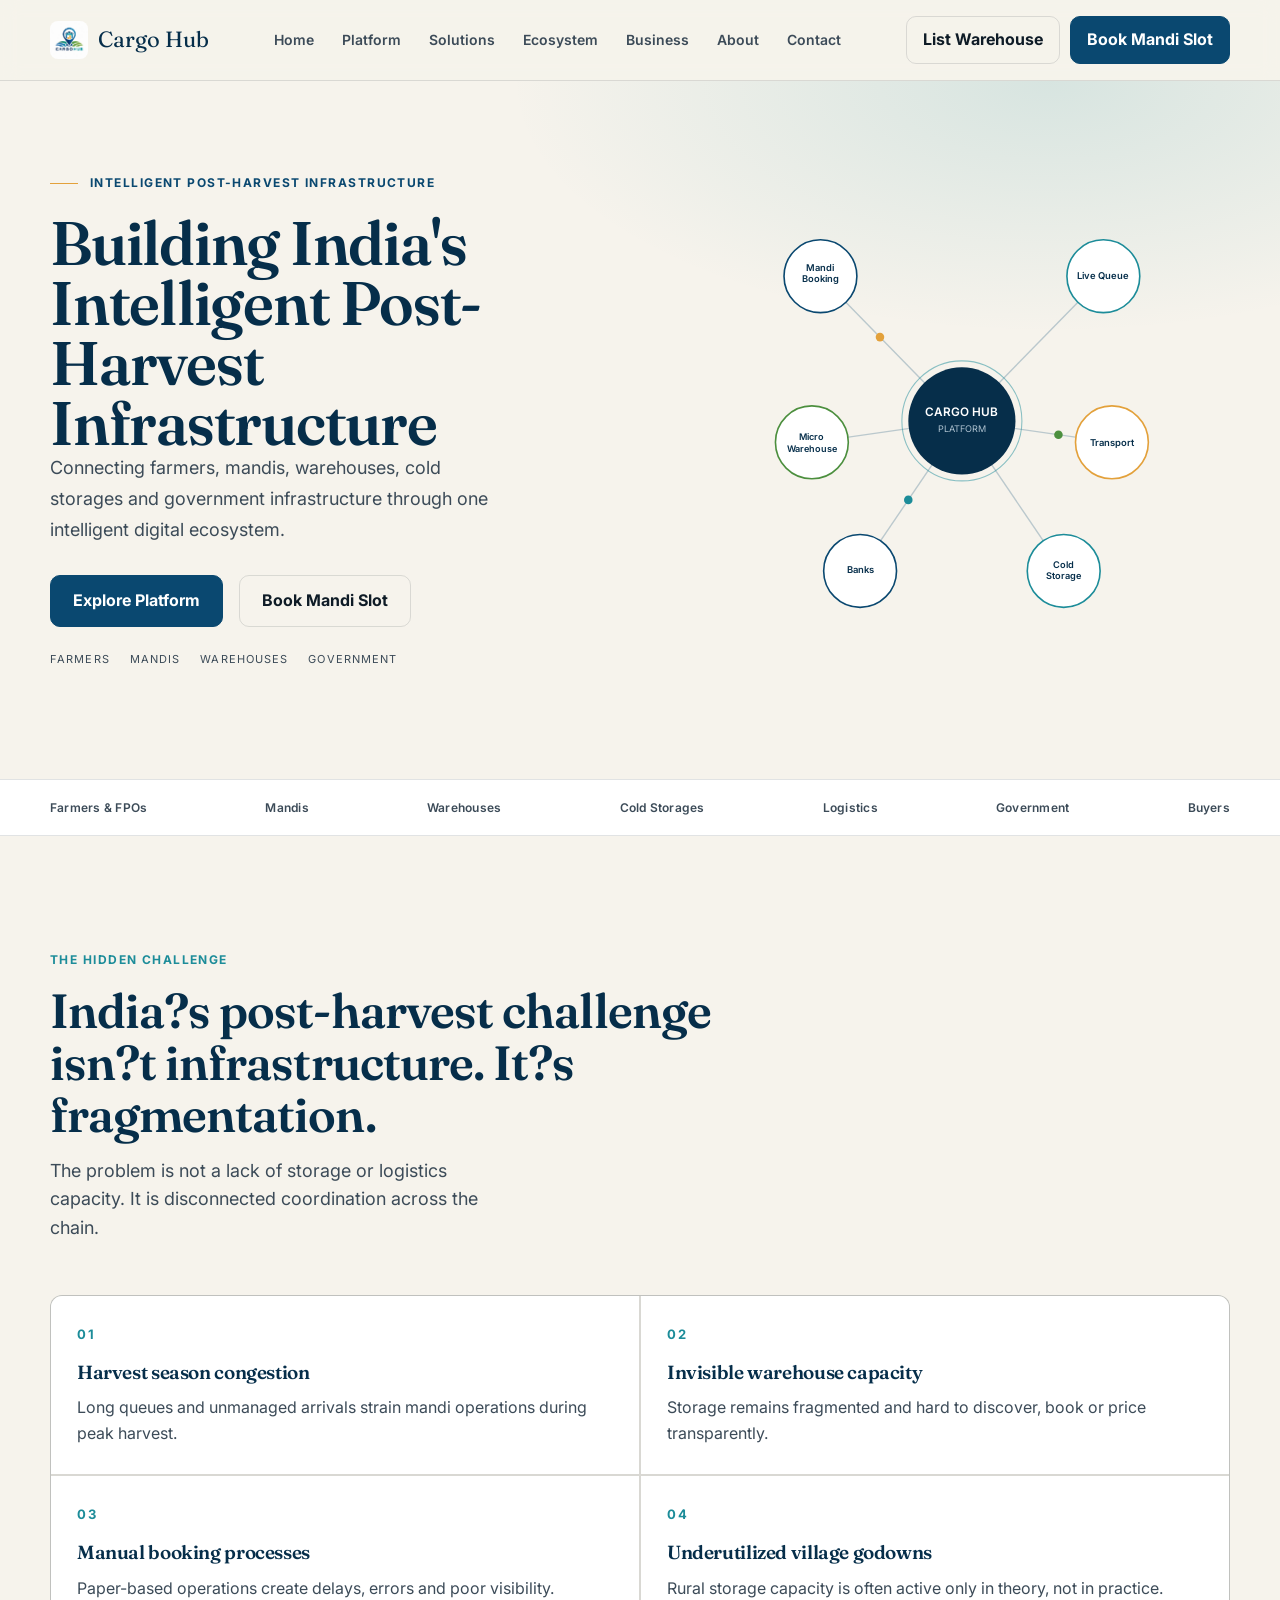
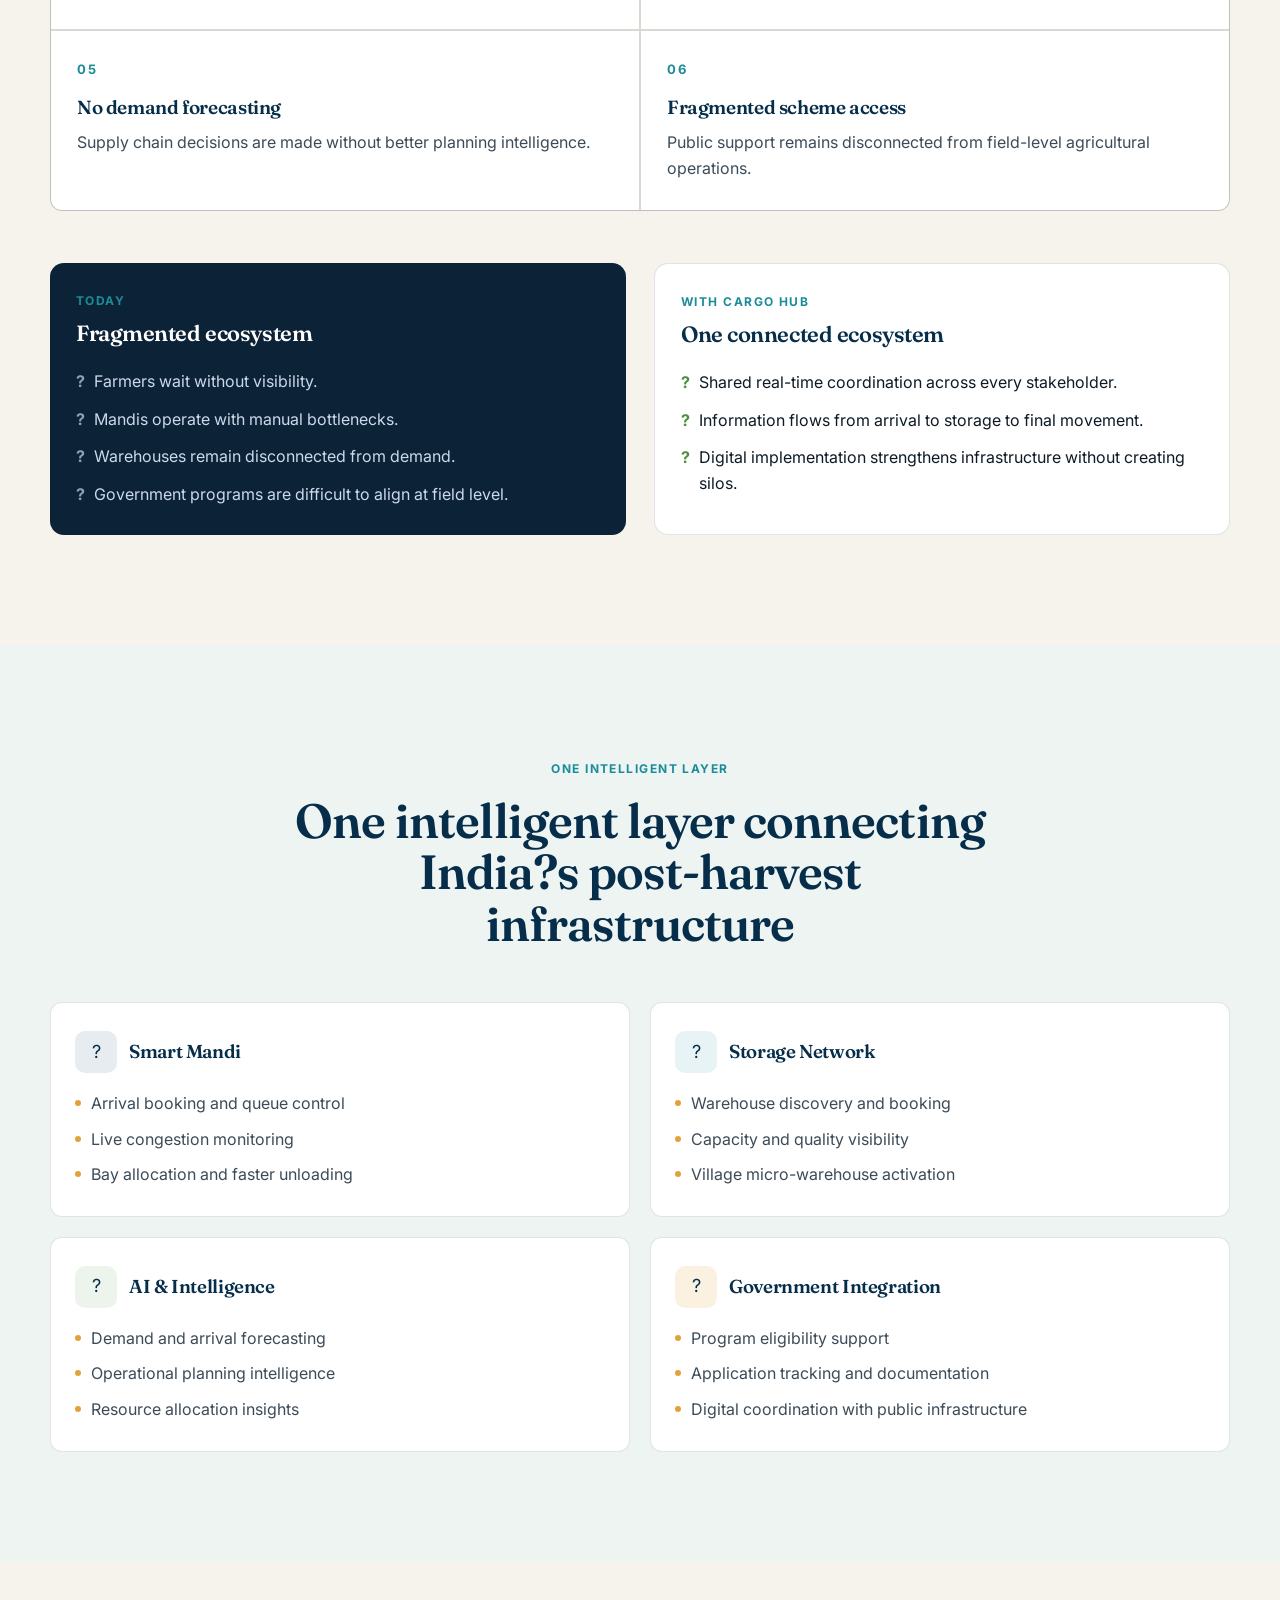
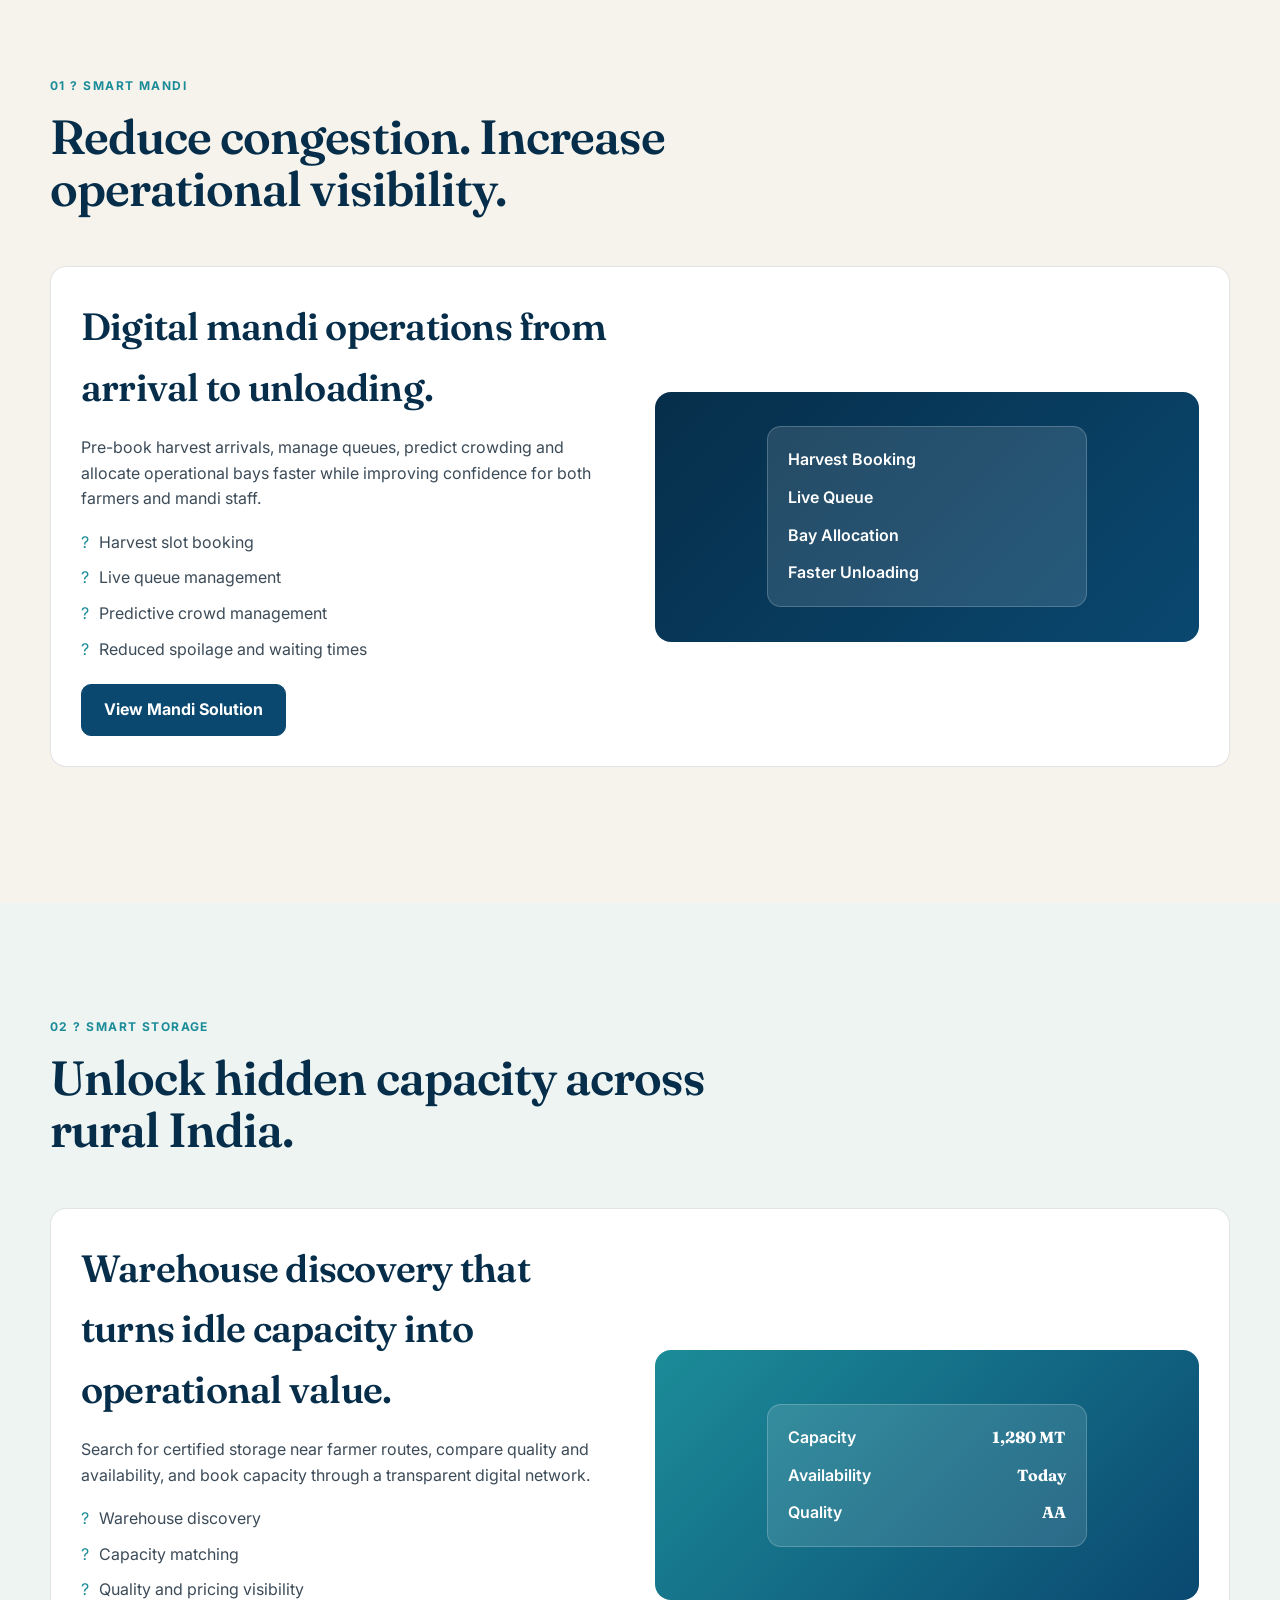
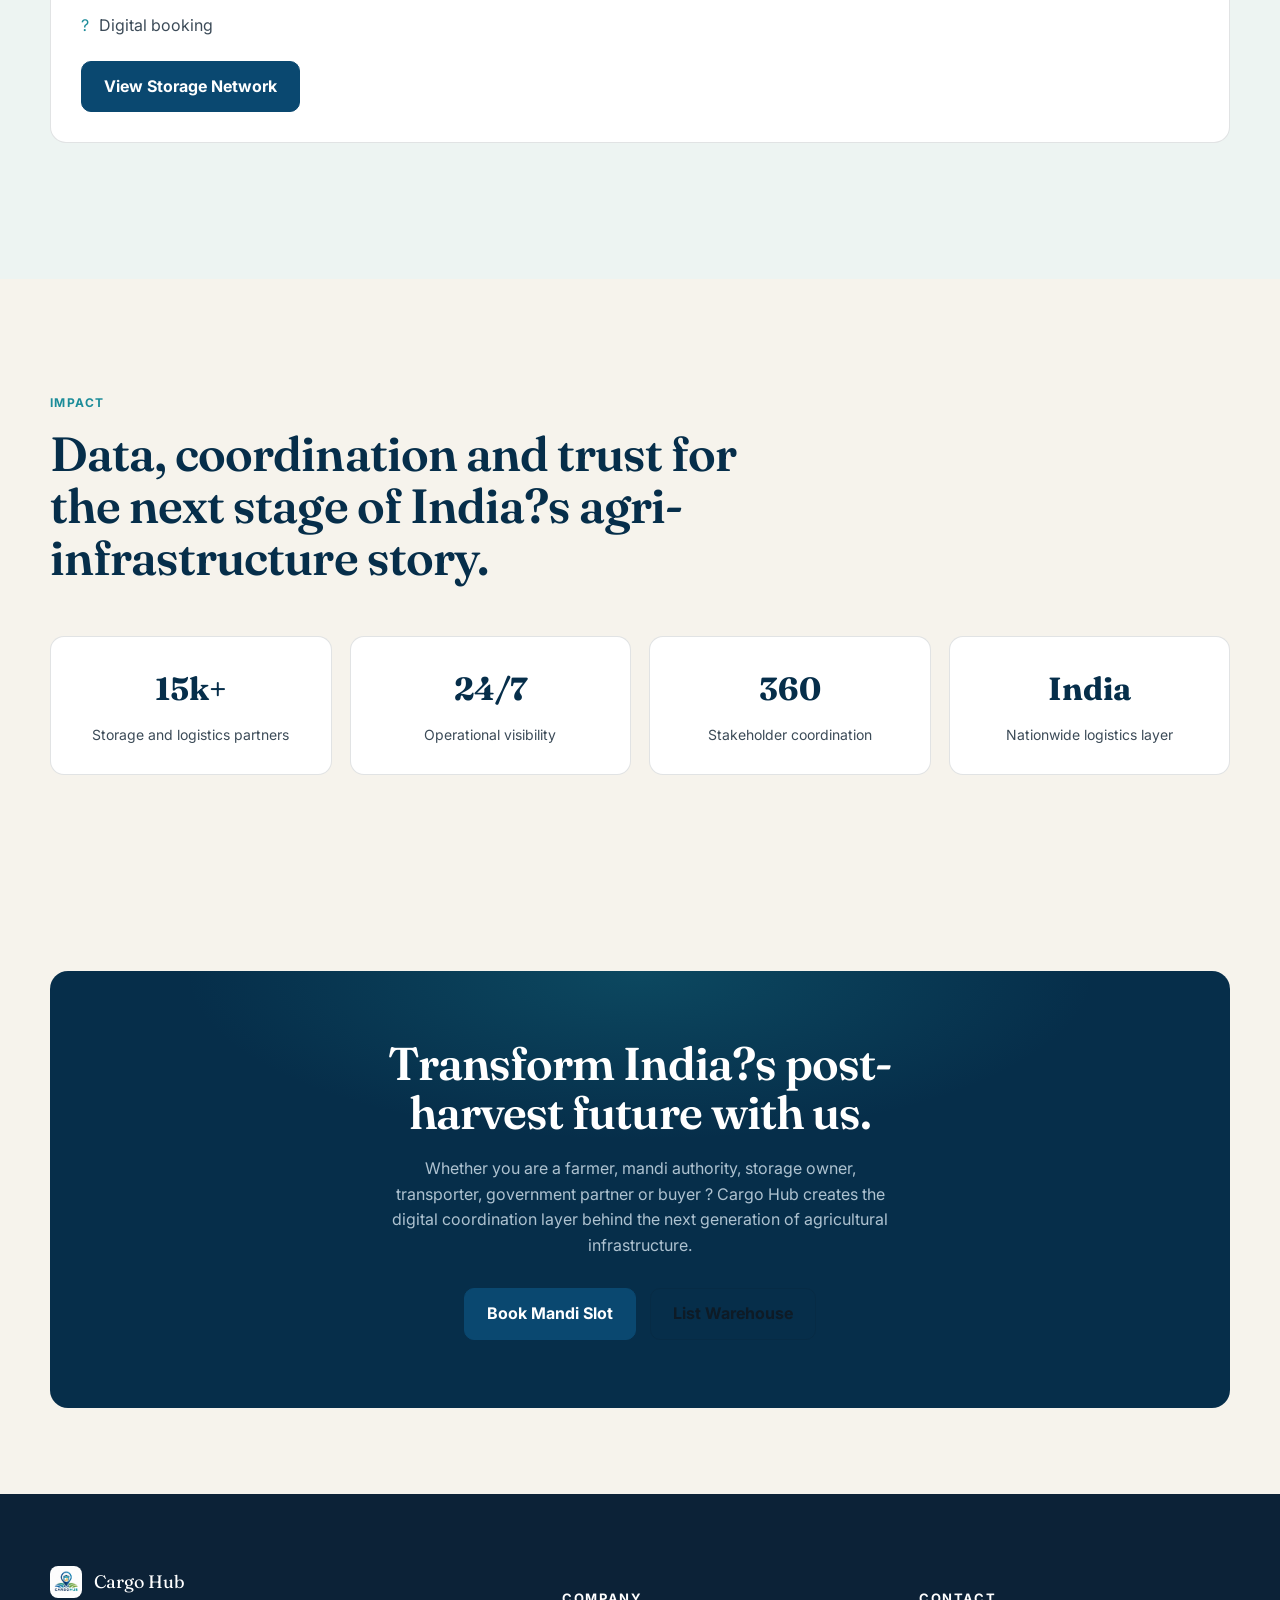
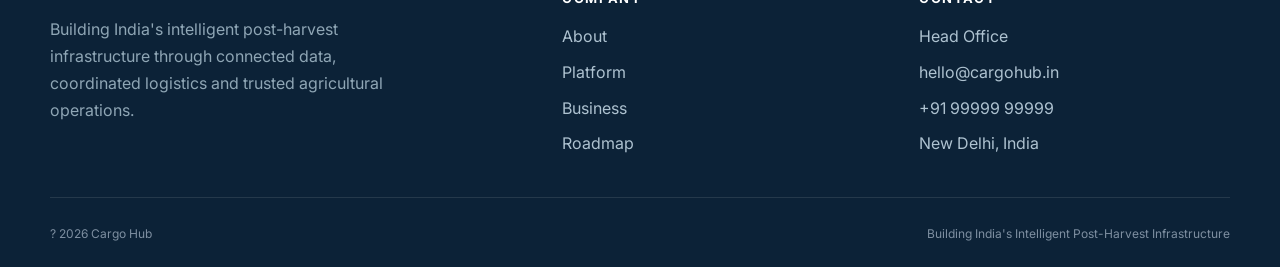
==== commit 276f8352: "Edited heading" ====
--- a/index.html
+++ b/index.html
@@ -3,10 +3,10 @@
 <head>
   <meta charset="UTF-8" />
   <meta name="viewport" content="width=device-width, initial-scale=1.0" />
-  <title>Cargo Hub | Building India?s Intelligent Post-Harvest Infrastructure</title>
+  <title>Cargo Hub | Building India's Intelligent Post-Harvest Infrastructure</title>
   <meta name="description" content="Cargo Hub connects farmers, mandis, warehouses, cold storages and government infrastructure through one intelligent digital ecosystem." />
   <meta name="canonical" content="https://example.com/" />
-  <meta property="og:title" content="Cargo Hub | Building India?s Intelligent Post-Harvest Infrastructure" />
+  <meta property="og:title" content="Cargo Hub | Building India's Intelligent Post-Harvest Infrastructure" />
   <meta property="og:description" content="One connected platform for India?s post-harvest infrastructure landscape." />
   <meta property="og:type" content="website" />
   <link rel="icon" href="assets/cargohub-logo.jpeg" />
@@ -111,7 +111,7 @@
       <div class="wrap hero-grid">
         <div class="hero-copy reveal">
           <span class="hero-eyebrow">INTELLIGENT POST-HARVEST INFRASTRUCTURE</span>
-          <h1>Building India?s Intelligent Post-Harvest Infrastructure</h1>
+          <h1>Building India's Intelligent Post-Harvest Infrastructure</h1>
           <p class="lede">Connecting farmers, mandis, warehouses, cold storages and government infrastructure through one intelligent digital ecosystem.</p>
           <div class="hero-ctas">
             <a href="platform.html" class="btn btn-primary">Explore Platform</a>
@@ -332,7 +332,7 @@
         <div class="stats-grid reveal">
           <div class="stat-card"><strong>15k+</strong><span>Storage and logistics partners</span></div>
           <div class="stat-card"><strong>24/7</strong><span>Operational visibility</span></div>
-          <div class="stat-card"><strong>360?</strong><span>Stakeholder coordination</span></div>
+          <div class="stat-card"><strong>360</strong><span>Stakeholder coordination</span></div>
           <div class="stat-card"><strong>India</strong><span>Nationwide logistics layer</span></div>
         </div>
       </div>
@@ -360,7 +360,7 @@
             <img src="assets/cargohub-logo.jpeg" alt="Cargo Hub logo" />
             <div class="footer-brand-name">Cargo Hub</div>
           </div>
-          <p class="footer-tag">Building India?s intelligent post-harvest infrastructure through connected data, coordinated logistics and trusted agricultural operations.</p>
+          <p class="footer-tag">Building India's intelligent post-harvest infrastructure through connected data, coordinated logistics and trusted agricultural operations.</p>
         </div>
         <div class="footer-col">
           <h5>Company</h5>
@@ -383,7 +383,7 @@
       </div>
       <div class="footer-bottom">
         <span>? <span id="year"></span> Cargo Hub</span>
-        <span>Building India?s Intelligent Post-Harvest Infrastructure</span>
+        <span>Building India's Intelligent Post-Harvest Infrastructure</span>
       </div>
     </div>
   </footer>
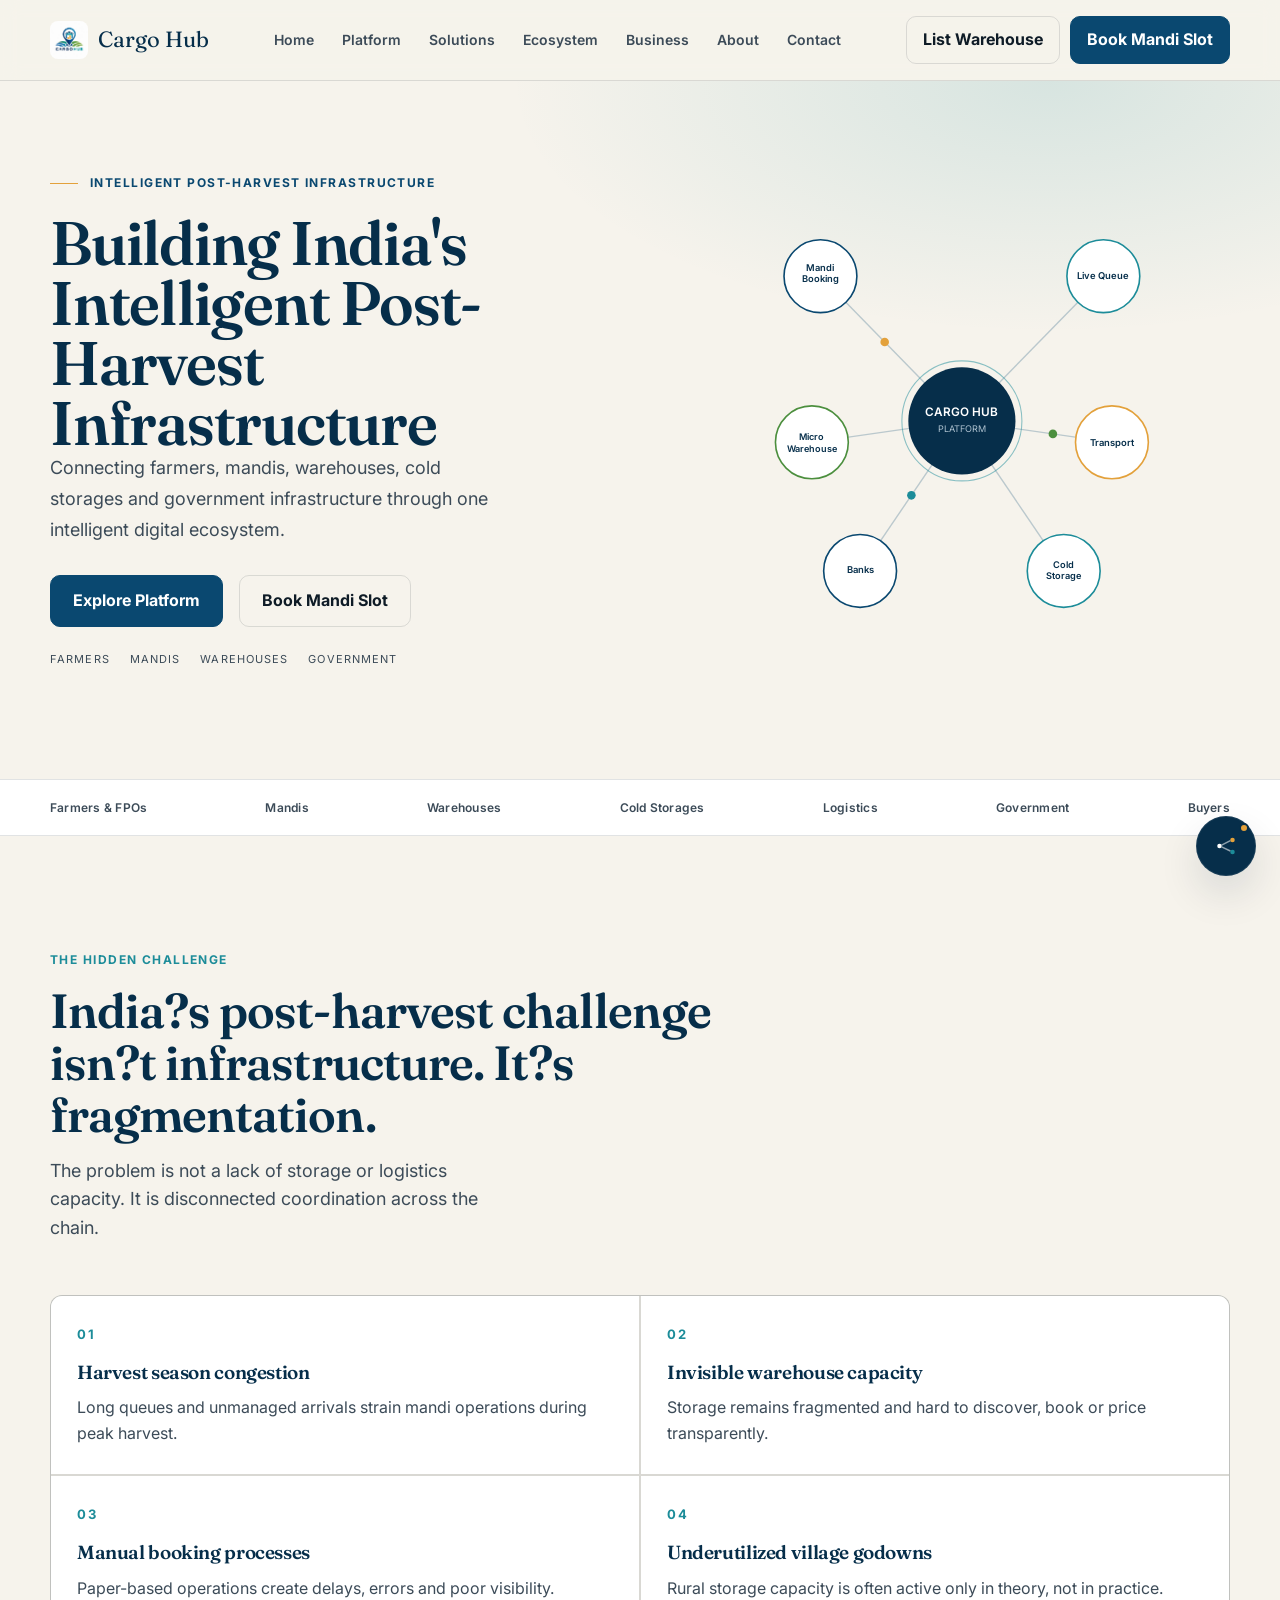
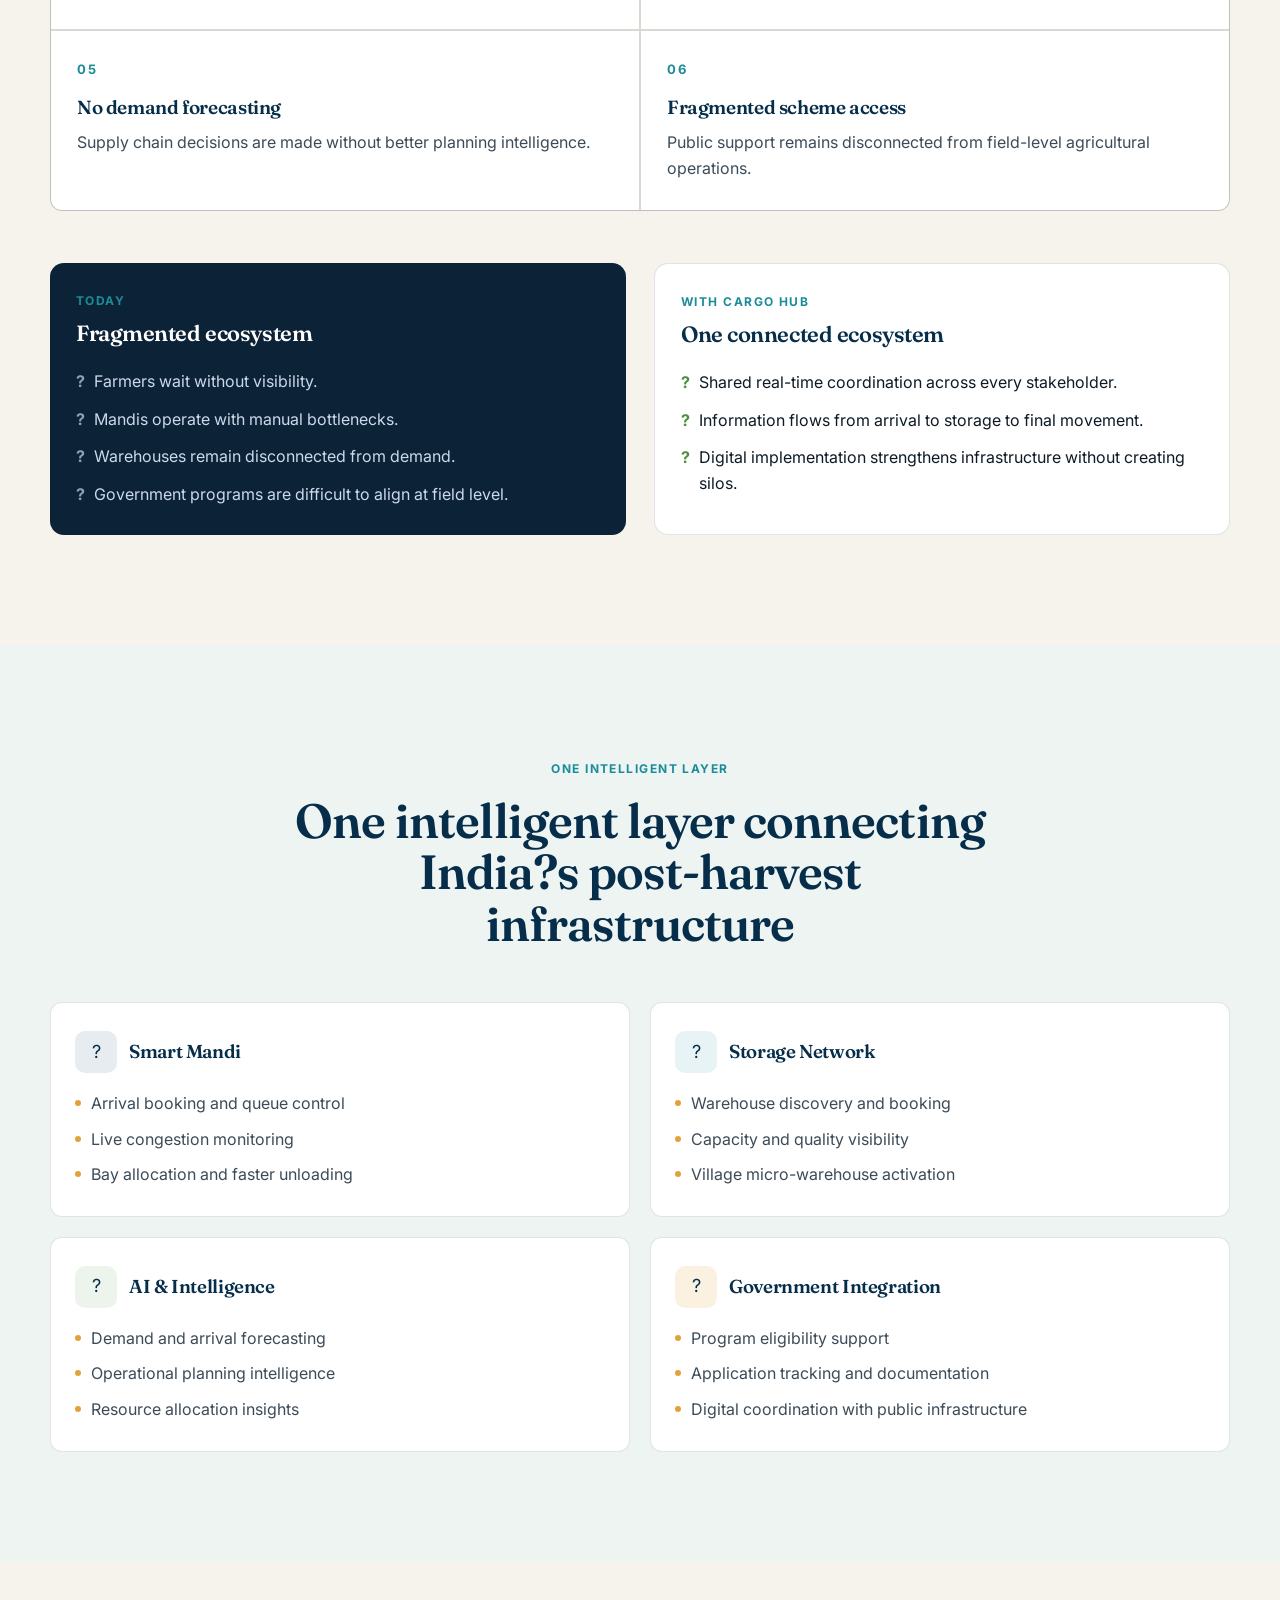
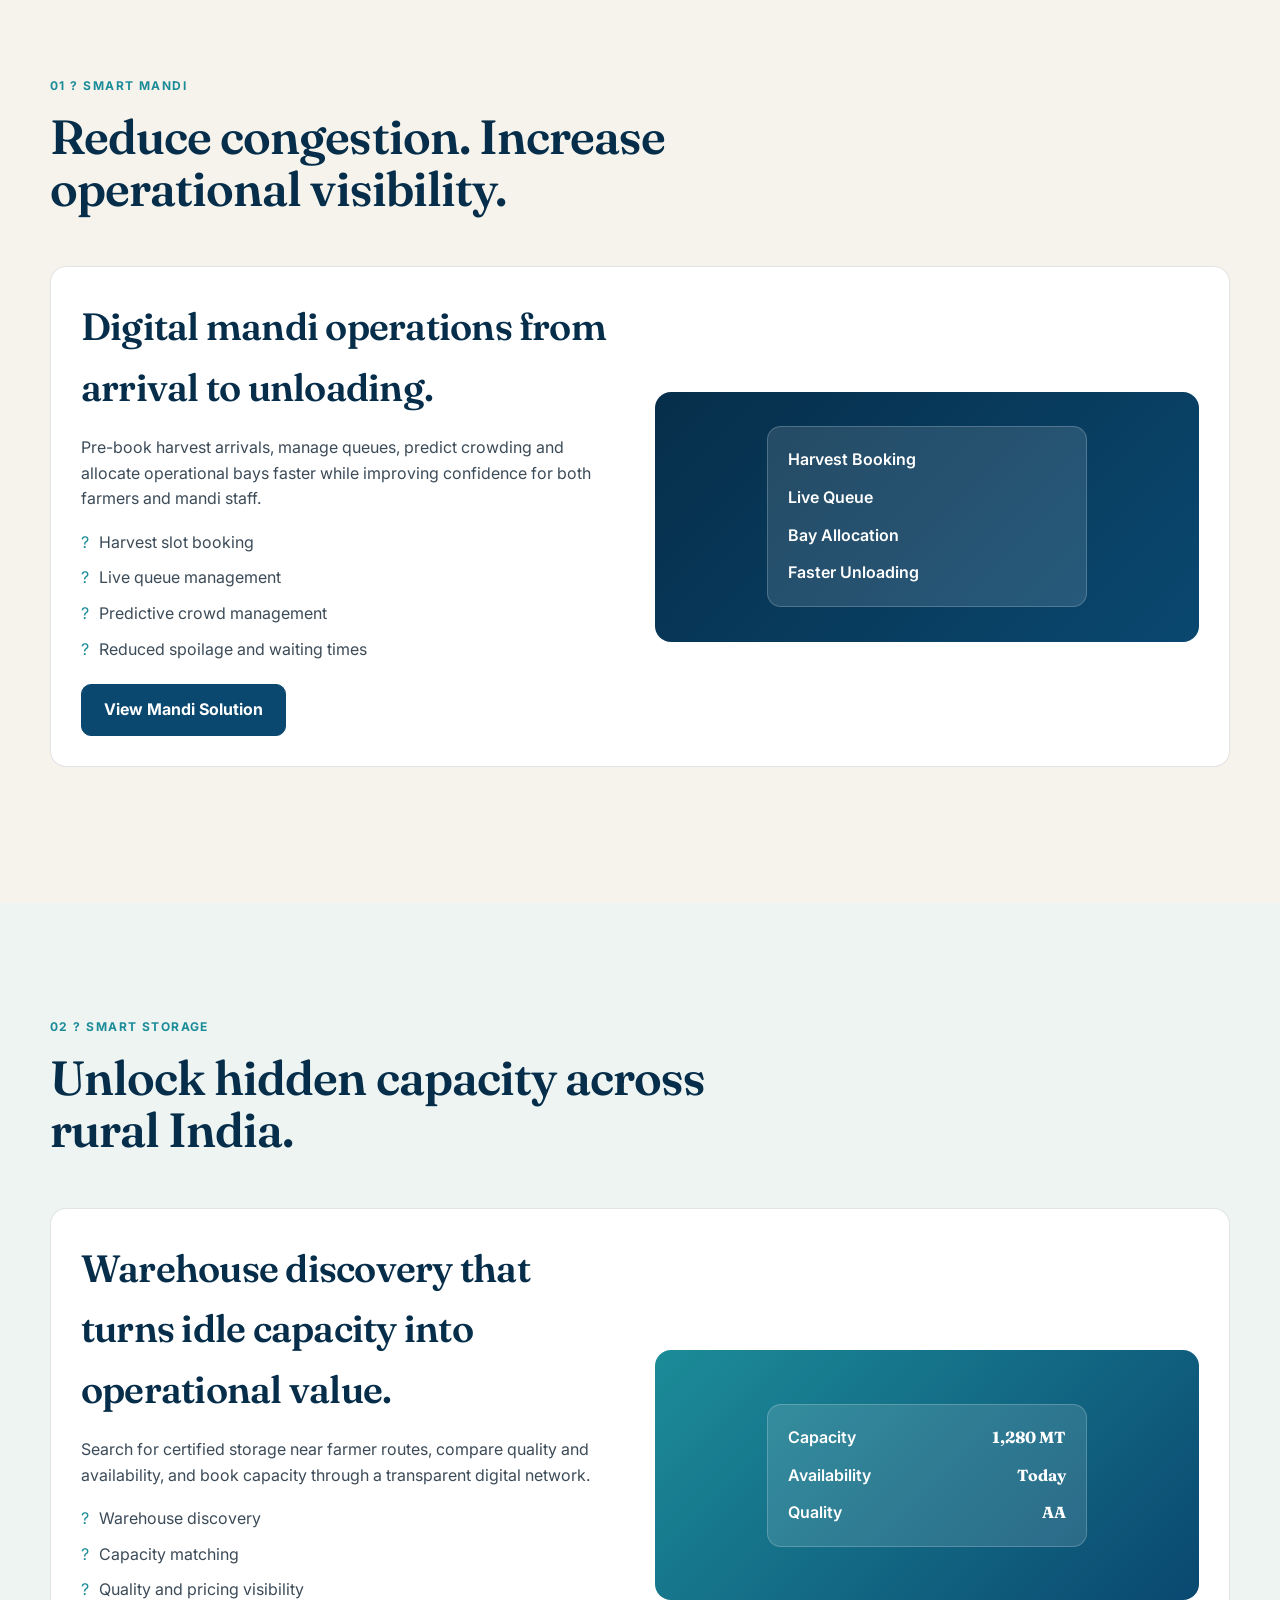
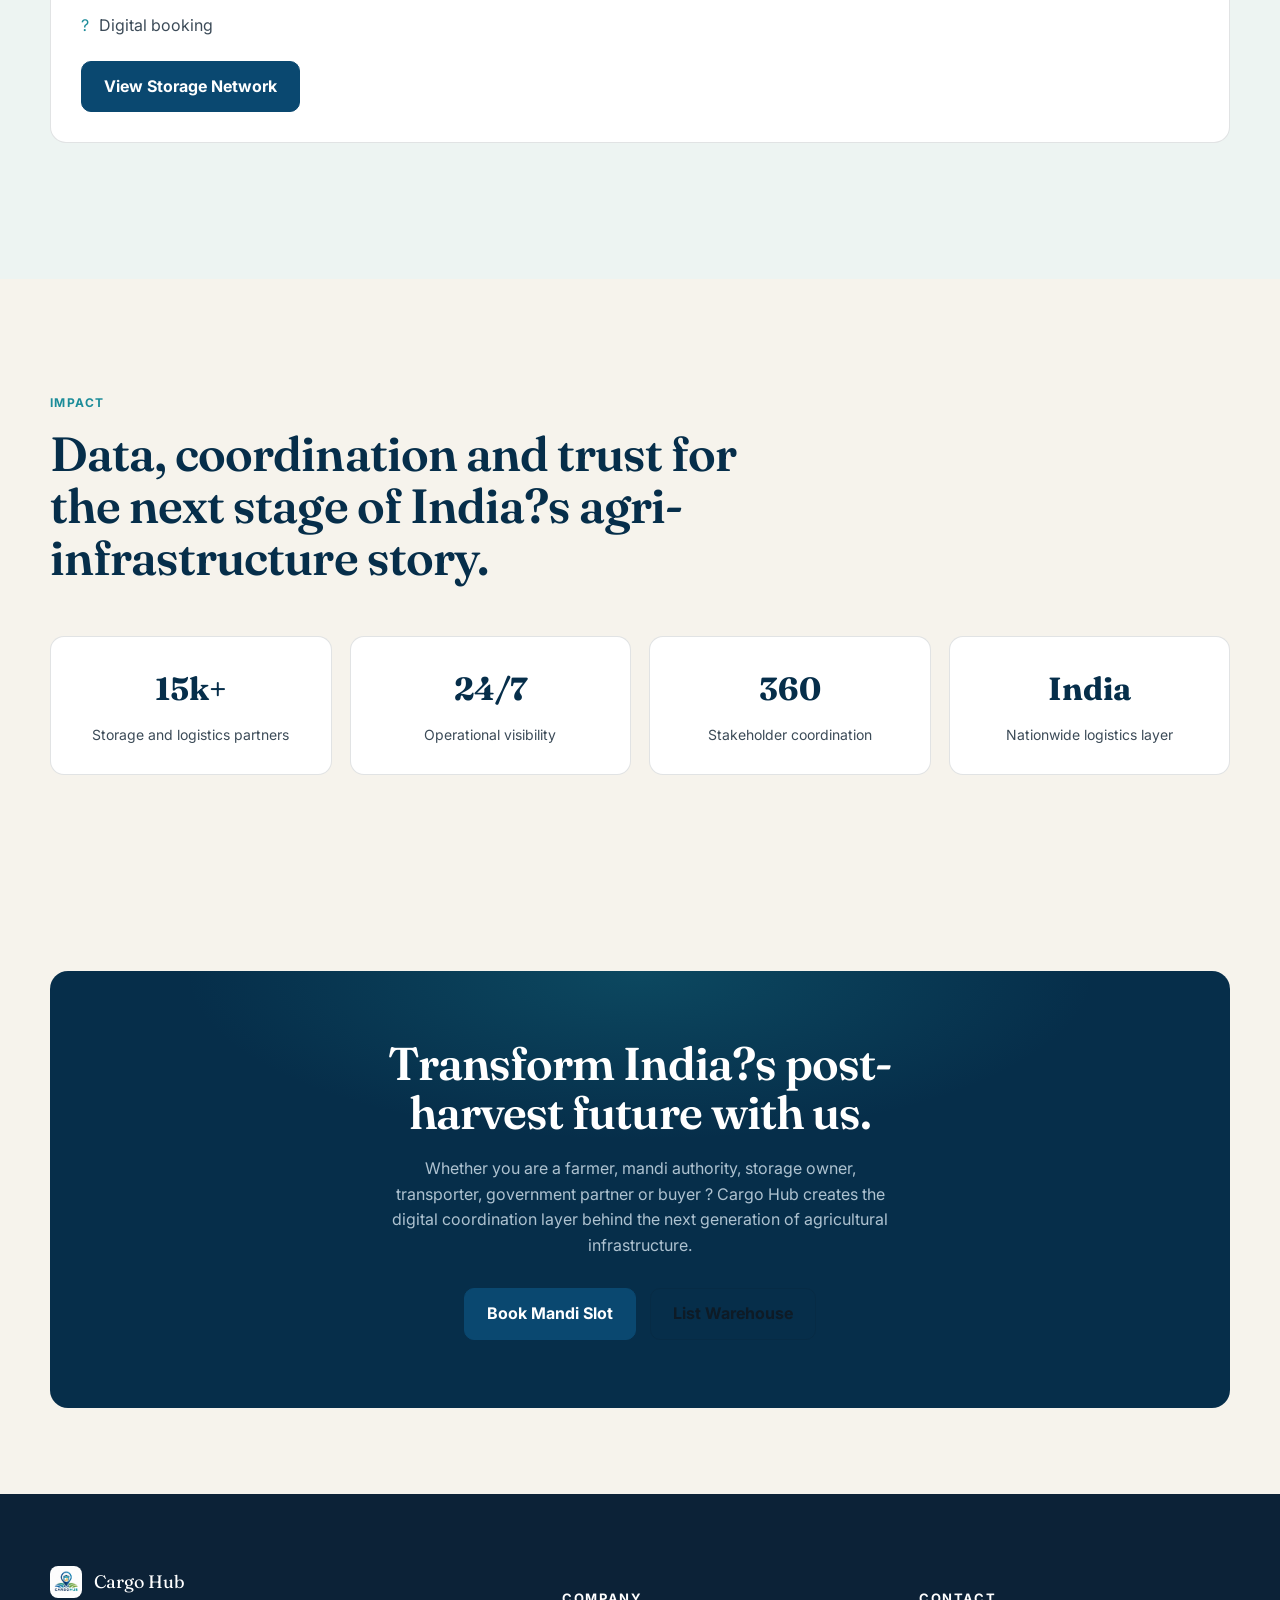
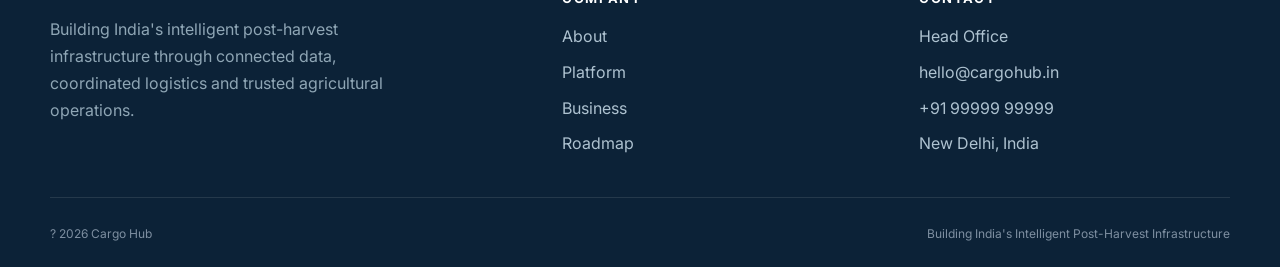
==== commit 7dfb90c6: "Added Chatbot" ====
--- a/index.html
+++ b/index.html
@@ -420,6 +420,6 @@
     </div>
   </div>
 
-  <script src="script.js"></script>
+  <script src="script.js"></script><script src="chatbot.js" defer></script>
 </body>
 </html>
--- a/style.css
+++ b/style.css
@@ -1901,4 +1901,402 @@
     font-size: 32px;
     line-height: 1
   }
-}+}
+/* ==========================================================================
+   Cargo Hub Assistant — floating chatbot
+   ========================================================================== */
+
+.chb-launcher {
+  position: fixed;
+  right: 24px;
+  bottom: 24px;
+  width: 60px;
+  height: 60px;
+  border-radius: 50%;
+  background: var(--marine-deep);
+  border: 1px solid rgba(255, 255, 255, 0.08);
+  display: flex;
+  align-items: center;
+  justify-content: center;
+  cursor: pointer;
+  box-shadow: var(--shadow);
+  transition: transform .2s ease, box-shadow .2s ease;
+  z-index: 1200;
+  padding: 0
+}
+
+.chb-launcher:hover {
+  transform: scale(1.06);
+  box-shadow: 0 22px 46px rgba(6, 32, 58, 0.22)
+}
+
+.chb-launcher:focus-visible {
+  outline: 2px solid var(--teal);
+  outline-offset: 3px
+}
+
+.chb-launcher svg {
+  width: 26px;
+  height: 26px
+}
+
+.chb-dot {
+  position: absolute;
+  top: 6px;
+  right: 6px;
+  width: 10px;
+  height: 10px;
+  border-radius: 50%;
+  background: var(--amber);
+  border: 2px solid var(--marine-deep);
+  transition: opacity .2s ease
+}
+
+.chb-dot.chb-hide {
+  opacity: 0;
+  pointer-events: none
+}
+
+.chb-launcher .chb-icon-open {
+  display: none
+}
+
+body.chb-open .chb-launcher .chb-icon-chat {
+  display: none
+}
+
+body.chb-open .chb-launcher .chb-icon-open {
+  display: block
+}
+
+.chb-window {
+  position: fixed;
+  right: 24px;
+  bottom: 94px;
+  width: 396px;
+  height: 610px;
+  max-height: calc(100vh - 120px);
+  background: var(--paper);
+  border: 1px solid var(--line);
+  border-radius: 18px;
+  box-shadow: var(--shadow);
+  display: flex;
+  flex-direction: column;
+  overflow: hidden;
+  z-index: 1190;
+  opacity: 0;
+  transform: translateY(16px) scale(0.98);
+  pointer-events: none;
+  transition: opacity .22s ease, transform .22s ease;
+}
+
+body.chb-open .chb-window {
+  opacity: 1;
+  transform: translateY(0) scale(1);
+  pointer-events: auto
+}
+
+.chb-header {
+  background: var(--marine-deep);
+  color: #fff;
+  display: flex;
+  align-items: center;
+  gap: 12px;
+  padding: 16px 16px;
+  border-bottom: 1px solid rgba(255, 255, 255, 0.1);
+  flex-shrink: 0
+}
+
+.chb-header-icon {
+  width: 36px;
+  height: 36px;
+  border-radius: 50%;
+  background: rgba(255, 255, 255, 0.1);
+  display: flex;
+  align-items: center;
+  justify-content: center;
+  flex-shrink: 0
+}
+
+.chb-header-icon svg {
+  width: 20px;
+  height: 20px
+}
+
+.chb-header-text {
+  flex: 1;
+  min-width: 0
+}
+
+.chb-header-text .chb-title {
+  font-family: var(--font-body);
+  font-weight: 700;
+  font-size: 15px;
+  line-height: 1.2;
+  display: flex;
+  align-items: center;
+  gap: 7px
+}
+
+.chb-status-dot {
+  width: 7px;
+  height: 7px;
+  border-radius: 50%;
+  background: var(--green);
+  flex-shrink: 0
+}
+
+.chb-header-text .chb-subtitle {
+  font-size: 12px;
+  color: rgba(255, 255, 255, 0.68);
+  margin-top: 2px
+}
+
+.chb-header-actions {
+  display: flex;
+  align-items: center;
+  gap: 4px
+}
+
+.chb-icon-btn {
+  background: none;
+  border: 0;
+  color: rgba(255, 255, 255, 0.75);
+  cursor: pointer;
+  width: 30px;
+  height: 30px;
+  border-radius: 8px;
+  display: flex;
+  align-items: center;
+  justify-content: center;
+  transition: background .15s ease, color .15s ease
+}
+
+.chb-icon-btn:hover {
+  background: rgba(255, 255, 255, 0.12);
+  color: #fff
+}
+
+.chb-icon-btn svg {
+  width: 16px;
+  height: 16px
+}
+
+.chb-body {
+  flex: 1;
+  overflow-y: auto;
+  padding: 18px 16px 8px;
+  display: flex;
+  flex-direction: column;
+  gap: 12px;
+  background: var(--paper)
+}
+
+.chb-msg {
+  max-width: 86%;
+  font-size: 13.5px;
+  line-height: 1.55;
+  padding: 11px 14px;
+  border-radius: 14px;
+  white-space: pre-line
+}
+
+.chb-msg.chb-user {
+  align-self: flex-end;
+  background: var(--marine-deep);
+  color: #fff;
+  border-bottom-right-radius: 4px
+}
+
+.chb-msg.chb-bot {
+  align-self: flex-start;
+  background: #fff;
+  color: var(--ink);
+  border: 1px solid var(--line);
+  border-bottom-left-radius: 4px
+}
+
+.chb-msg.chb-bot strong {
+  color: var(--marine-deep)
+}
+
+.chb-typing {
+  align-self: flex-start;
+  background: #fff;
+  border: 1px solid var(--line);
+  border-radius: 14px;
+  border-bottom-left-radius: 4px;
+  padding: 12px 16px;
+  display: flex;
+  gap: 4px
+}
+
+.chb-typing span {
+  width: 6px;
+  height: 6px;
+  border-radius: 50%;
+  background: var(--ink-soft);
+  opacity: 0.4;
+  animation: chbTyping 1s infinite ease-in-out
+}
+
+.chb-typing span:nth-child(2) {
+  animation-delay: .15s
+}
+
+.chb-typing span:nth-child(3) {
+  animation-delay: .3s
+}
+
+@keyframes chbTyping {
+
+  0%,
+  60%,
+  100% {
+    opacity: 0.35;
+    transform: translateY(0)
+  }
+
+  30% {
+    opacity: 1;
+    transform: translateY(-3px)
+  }
+}
+
+.chb-chips {
+  display: flex;
+  flex-wrap: wrap;
+  gap: 8px;
+  padding: 4px 2px 4px
+}
+
+.chb-chip {
+  background: var(--paper-cool);
+  border: 1px solid var(--line);
+  color: var(--marine-deep);
+  font-size: 12.5px;
+  font-weight: 600;
+  padding: 8px 13px;
+  border-radius: 999px;
+  cursor: pointer;
+  transition: border-color .15s ease, background .15s ease, transform .15s ease;
+  white-space: nowrap
+}
+
+.chb-chip:hover {
+  border-color: var(--teal);
+  background: #fff;
+  transform: translateY(-1px)
+}
+
+.chb-chip-label {
+  width: 100%;
+  font-size: 11px;
+  font-weight: 700;
+  text-transform: uppercase;
+  letter-spacing: 0.06em;
+  color: var(--ink-soft);
+  margin: 2px 0 -2px
+}
+
+.chb-action-btn {
+  align-self: flex-start;
+  background: var(--marine);
+  color: #fff;
+  border: 1px solid var(--marine);
+  font-size: 12.5px;
+  font-weight: 700;
+  padding: 9px 15px;
+  border-radius: 10px;
+  cursor: pointer;
+  transition: background .15s ease
+}
+
+.chb-action-btn:hover {
+  background: var(--marine-deep)
+}
+
+.chb-footer {
+  border-top: 1px solid var(--line);
+  padding: 12px;
+  display: flex;
+  align-items: center;
+  gap: 8px;
+  background: var(--paper);
+  flex-shrink: 0
+}
+
+.chb-input {
+  flex: 1;
+  border: 1px solid var(--line);
+  background: #fff;
+  border-radius: 10px;
+  padding: 11px 14px;
+  font-size: 13.5px;
+  font-family: var(--font-body);
+  color: var(--ink);
+  resize: none;
+  outline: none;
+  transition: border-color .15s ease
+}
+
+.chb-input:focus {
+  border-color: var(--teal)
+}
+
+.chb-send {
+  width: 40px;
+  height: 40px;
+  border-radius: 10px;
+  background: var(--marine-deep);
+  border: 1px solid var(--marine-deep);
+  color: #fff;
+  display: flex;
+  align-items: center;
+  justify-content: center;
+  cursor: pointer;
+  flex-shrink: 0;
+  transition: background .15s ease
+}
+
+.chb-send:hover {
+  background: var(--marine)
+}
+
+.chb-send svg {
+  width: 17px;
+  height: 17px
+}
+
+.chb-send:disabled {
+  opacity: 0.5;
+  cursor: default
+}
+
+.chb-disclaimer {
+  font-size: 10.5px;
+  color: var(--ink-soft);
+  text-align: center;
+  padding: 0 12px 10px;
+  background: var(--paper)
+}
+
+@media (max-width:600px) {
+  .chb-launcher {
+    right: 18px;
+    bottom: 18px;
+    width: 54px;
+    height: 54px
+  }
+
+  .chb-window {
+    right: 10px;
+    left: 10px;
+    bottom: 10px;
+    top: 10px;
+    width: auto;
+    height: auto;
+    max-height: none;
+    border-radius: 16px
+  }
+}
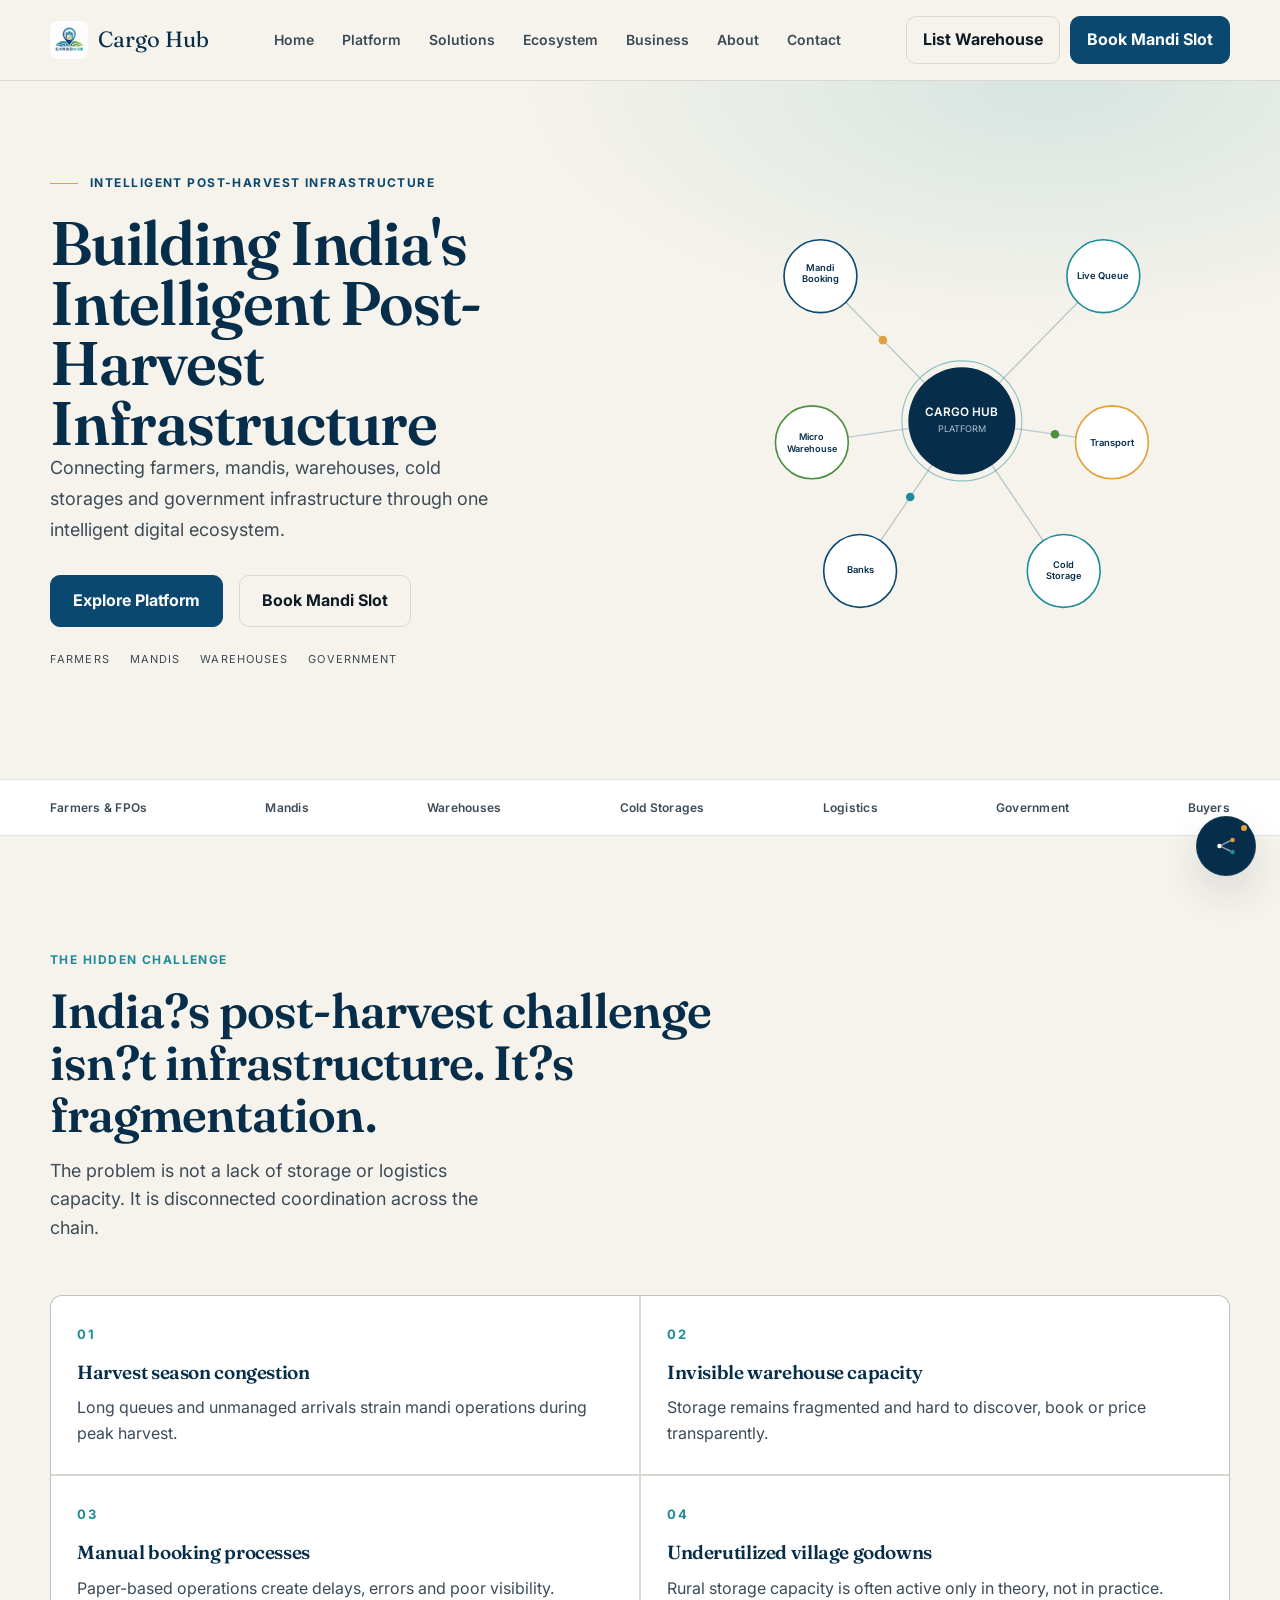
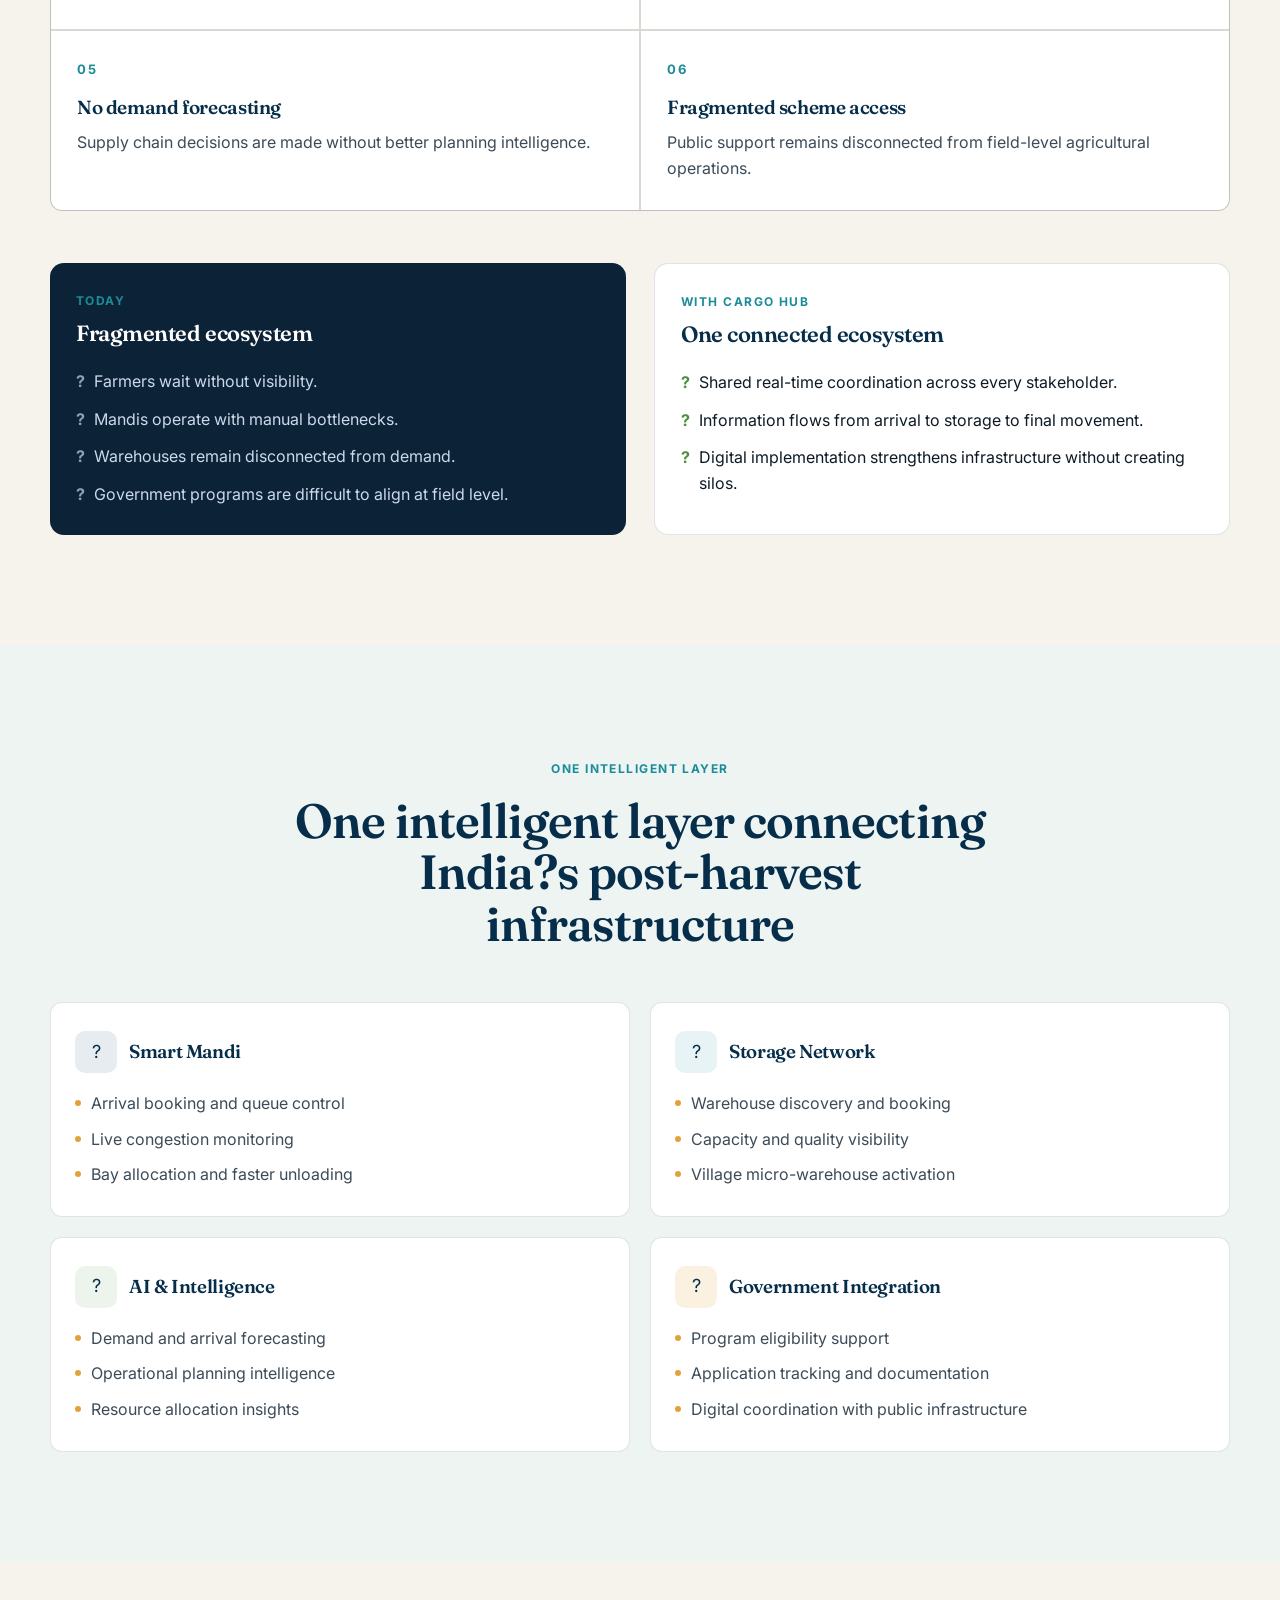
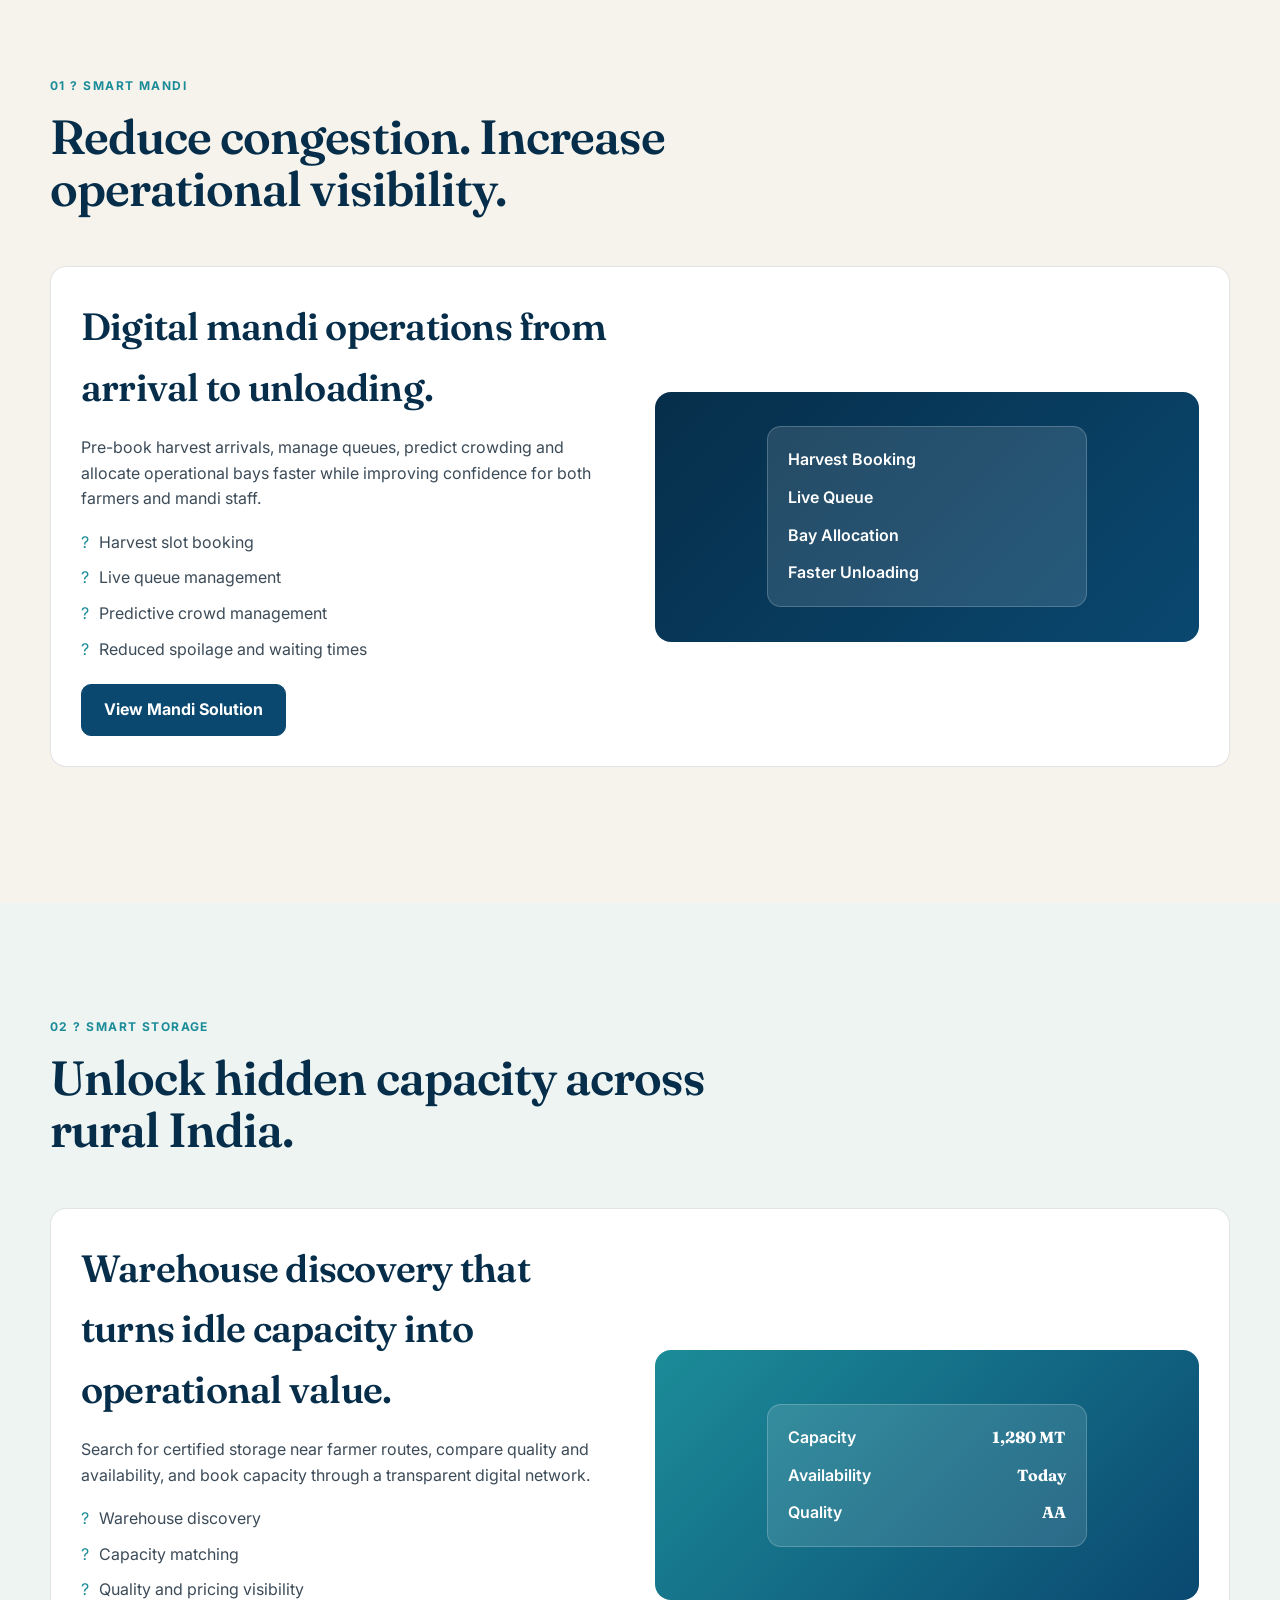
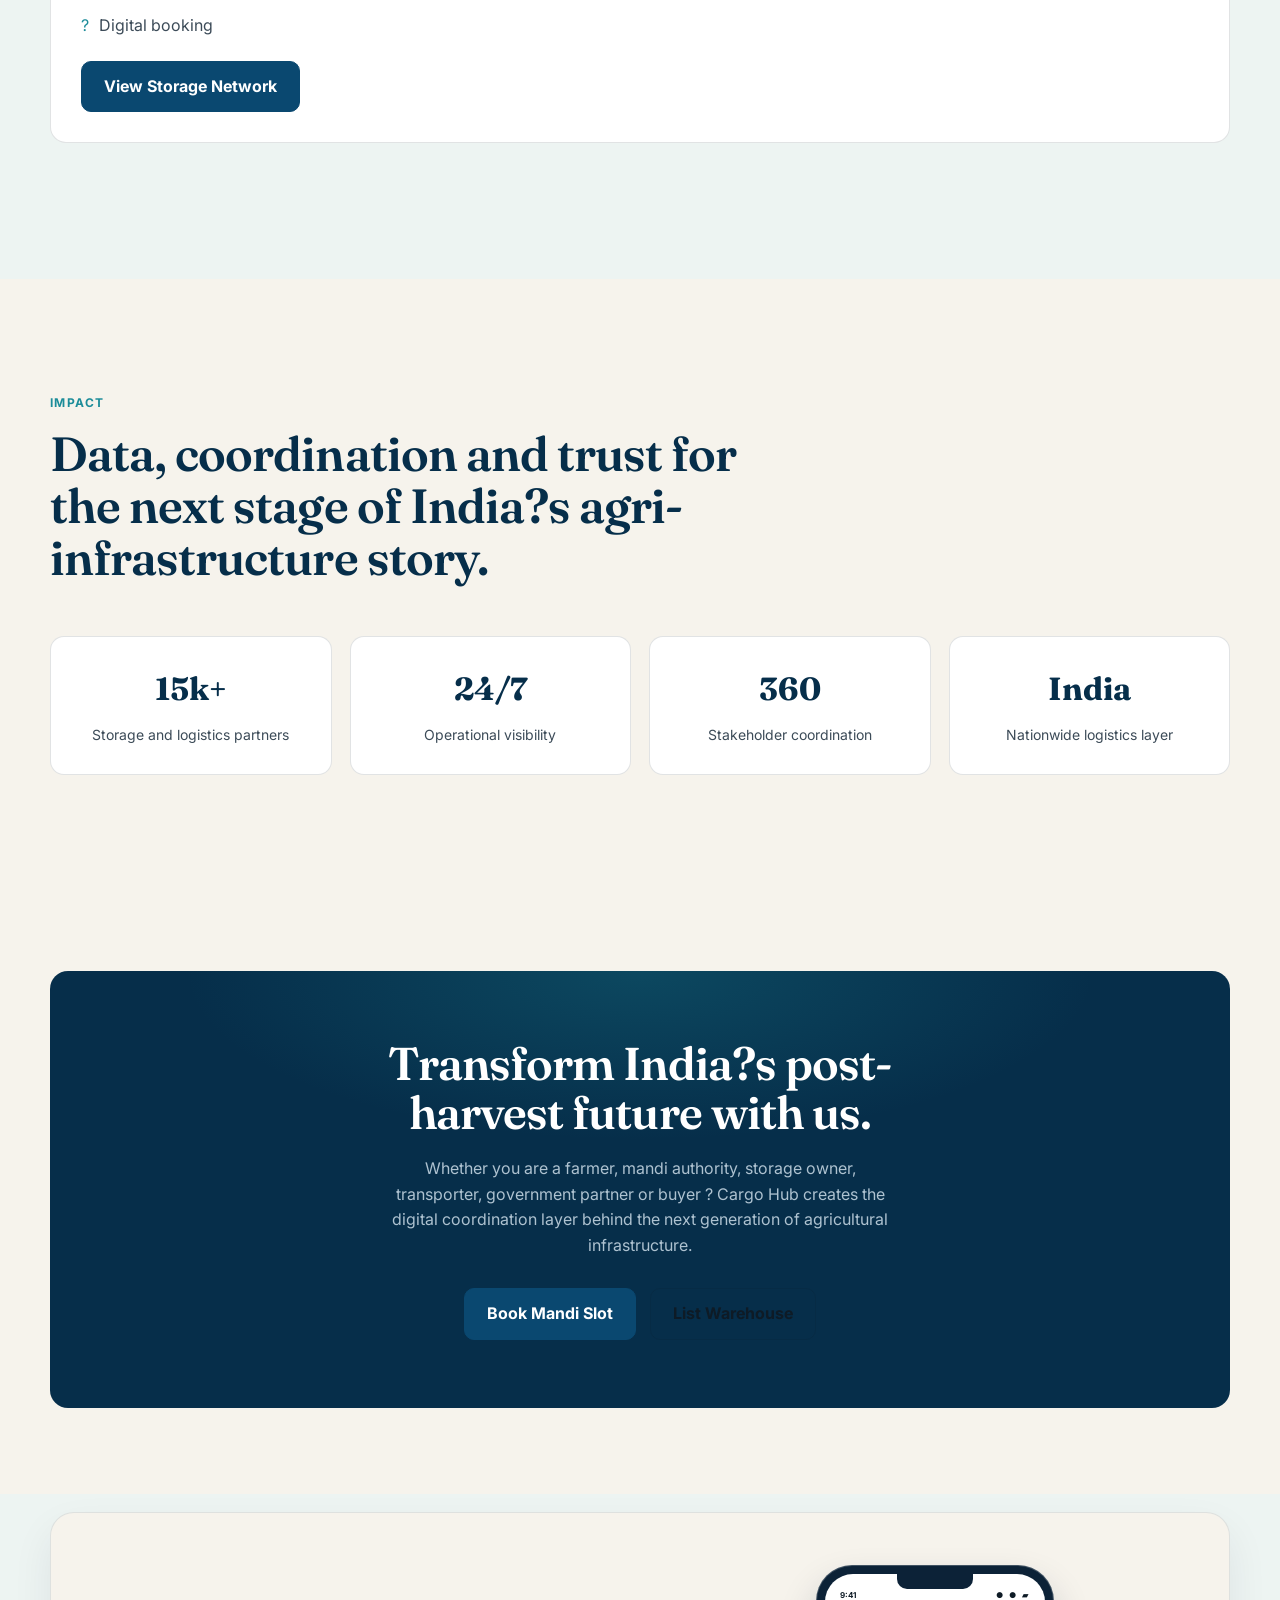
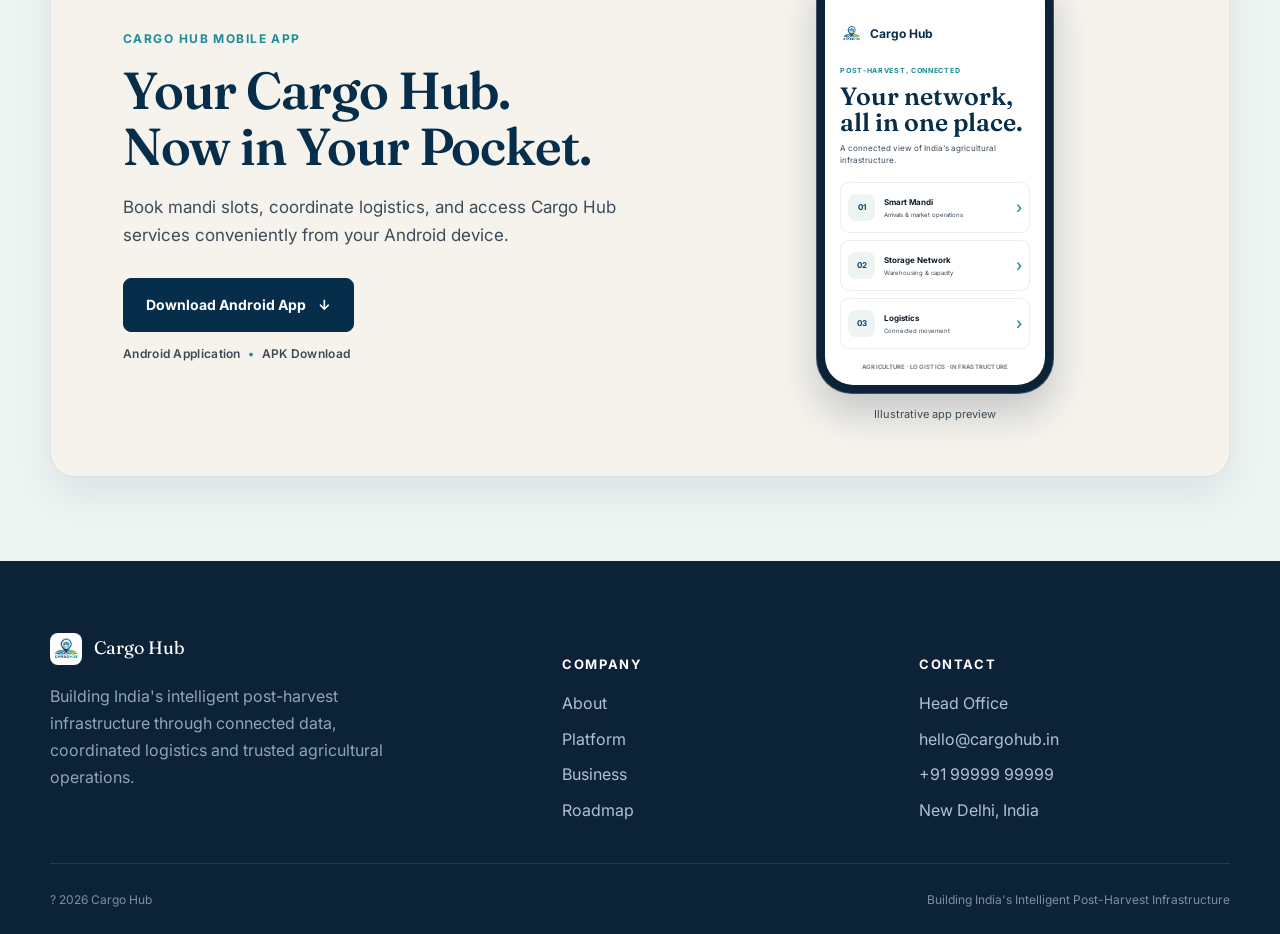
==== commit b127e06d: "Added app download apk" ====
--- a/index.html
+++ b/index.html
@@ -350,6 +350,46 @@
         </div>
       </div>
     </section>
+
+    <section class="app-download" id="download-app" aria-labelledby="app-download-title">
+      <div class="wrap app-download-panel">
+        <div class="app-download-copy">
+          <span class="kicker">Cargo Hub Mobile App</span>
+          <h2 id="app-download-title">Your Cargo Hub. Now in Your Pocket.</h2>
+          <p>Book mandi slots, coordinate logistics, and access Cargo Hub services conveniently from your Android device.</p>
+          <a class="app-download-button" href="/downloads/cargo-hub.apk" download="cargo-hub.apk">
+            Download Android App <span aria-hidden="true">↓</span>
+          </a>
+          <span class="app-download-note">Android Application <span aria-hidden="true">•</span> APK Download</span>
+        </div>
+
+        <div class="app-phone-wrap">
+          <div class="app-phone" role="img" aria-label="Illustrative preview of the Cargo Hub Android app">
+            <div class="app-phone-screen">
+              <div class="app-phone-status" aria-hidden="true">
+                <span>9:41</span><span class="app-phone-status-icons">● ● ▰</span>
+              </div>
+              <div class="app-phone-brand">
+                <img src="assets/cargohub-logo.jpeg" alt="" />
+                <span>Cargo Hub</span>
+              </div>
+              <div class="app-phone-intro">
+                <span>POST-HARVEST, CONNECTED</span>
+                <strong>Your network,<br />all in one place.</strong>
+                <p>A connected view of India's agricultural infrastructure.</p>
+              </div>
+              <div class="app-phone-services" aria-hidden="true">
+                <div><span class="app-phone-service-icon">01</span><span><strong>Smart Mandi</strong><small>Arrivals &amp; market operations</small></span><b>›</b></div>
+                <div><span class="app-phone-service-icon">02</span><span><strong>Storage Network</strong><small>Warehousing &amp; capacity</small></span><b>›</b></div>
+                <div><span class="app-phone-service-icon">03</span><span><strong>Logistics</strong><small>Connected movement</small></span><b>›</b></div>
+              </div>
+              <div class="app-phone-footer">AGRICULTURE · LOGISTICS · INFRASTRUCTURE</div>
+            </div>
+          </div>
+          <span class="app-phone-caption">Illustrative app preview</span>
+        </div>
+      </div>
+    </section>
   </main>
 
   <footer class="site-footer" id="about-contact">
--- a/style.css
+++ b/style.css
@@ -2300,3 +2300,296 @@
     border-radius: 16px
   }
 }
+
+.app-download {
+  padding: 18px 0 84px;
+  background: var(--paper-cool)
+}
+
+.app-download-panel {
+  display: grid;
+  grid-template-columns: minmax(0, 1.1fr) minmax(280px, 0.9fr);
+  align-items: center;
+  gap: 48px;
+  padding: 52px 72px;
+  border: 1px solid rgba(10, 72, 112, 0.1);
+  border-radius: 24px;
+  background: var(--paper);
+  box-shadow: 0 18px 42px rgba(6, 32, 58, 0.07)
+}
+
+.app-download-copy {
+  max-width: 560px
+}
+
+.app-download-copy .kicker {
+  margin-bottom: 14px
+}
+
+.app-download-copy h2 {
+  max-width: 14ch;
+  font-size: clamp(36px, 4.2vw, 52px);
+  line-height: 1.08
+}
+
+.app-download-copy > p {
+  max-width: 52ch;
+  margin-top: 18px;
+  color: var(--ink-soft);
+  font-size: 17px;
+  line-height: 1.7
+}
+
+.app-download-button {
+  display: inline-flex;
+  min-height: 54px;
+  align-items: center;
+  justify-content: center;
+  gap: 12px;
+  margin-top: 28px;
+  padding: 0 22px;
+  border: 1px solid var(--marine-deep);
+  border-radius: 8px;
+  background: var(--marine-deep);
+  color: var(--white);
+  font-size: 14px;
+  font-weight: 700;
+  transition: background-color .18s ease, border-color .18s ease
+}
+
+.app-download-button:hover {
+  border-color: var(--marine);
+  background: var(--marine)
+}
+
+.app-download-button:focus-visible {
+  outline: 3px solid var(--teal);
+  outline-offset: 4px
+}
+
+.app-download-note {
+  display: block;
+  margin-top: 12px;
+  color: var(--ink-soft);
+  font-size: 12px;
+  font-weight: 600;
+  letter-spacing: 0.025em
+}
+
+.app-download-note span {
+  padding: 0 4px;
+  color: var(--teal)
+}
+
+.app-phone-wrap {
+  display: flex;
+  flex-direction: column;
+  align-items: center;
+  gap: 12px
+}
+
+.app-phone {
+  width: min(100%, 238px);
+  padding: 8px;
+  border: 1px solid rgba(255, 255, 255, 0.22);
+  border-radius: 36px;
+  background: var(--paper-navy);
+  box-shadow: 0 20px 38px rgba(6, 32, 58, 0.2)
+}
+
+.app-phone-screen {
+  position: relative;
+  min-height: 408px;
+  overflow: hidden;
+  padding: 15px 15px 13px;
+  border-radius: 28px;
+  background: #fff
+}
+
+.app-phone-screen::before {
+  position: absolute;
+  top: 0;
+  left: 50%;
+  width: 76px;
+  height: 15px;
+  border-radius: 0 0 10px 10px;
+  background: var(--paper-navy);
+  content: "";
+  transform: translateX(-50%)
+}
+
+.app-phone-status {
+  display: flex;
+  justify-content: space-between;
+  color: var(--ink);
+  font-size: 8px;
+  font-weight: 700
+}
+
+.app-phone-status-icons {
+  letter-spacing: 2px
+}
+
+.app-phone-brand {
+  display: flex;
+  align-items: center;
+  gap: 7px;
+  margin-top: 20px;
+  color: var(--marine-deep);
+  font-size: 12px;
+  font-weight: 700
+}
+
+.app-phone-brand img {
+  width: 23px;
+  height: 23px;
+  border-radius: 6px;
+  object-fit: cover
+}
+
+.app-phone-intro {
+  display: grid;
+  gap: 7px;
+  margin-top: 20px
+}
+
+.app-phone-intro > span {
+  color: var(--teal);
+  font-size: 7px;
+  font-weight: 700;
+  letter-spacing: 0.1em
+}
+
+.app-phone-intro strong {
+  color: var(--marine-deep);
+  font-family: var(--font-display);
+  font-size: 25px;
+  font-weight: 600;
+  line-height: 1.05
+}
+
+.app-phone-intro p {
+  color: var(--ink-soft);
+  font-size: 8px;
+  line-height: 1.5
+}
+
+.app-phone-services {
+  display: grid;
+  gap: 7px;
+  margin-top: 16px
+}
+
+.app-phone-services > div {
+  display: grid;
+  grid-template-columns: 28px 1fr auto;
+  align-items: center;
+  gap: 8px;
+  min-height: 51px;
+  padding: 7px;
+  border: 1px solid rgba(14, 27, 38, 0.08);
+  border-radius: 9px;
+  background: #fff
+}
+
+.app-phone-service-icon {
+  display: grid;
+  width: 27px;
+  height: 27px;
+  place-items: center;
+  border-radius: 8px;
+  background: var(--paper-cool);
+  color: var(--marine);
+  font-size: 8px;
+  font-weight: 700
+}
+
+.app-phone-services strong,
+.app-phone-services small {
+  display: block
+}
+
+.app-phone-services strong {
+  color: var(--ink);
+  font-size: 8px
+}
+
+.app-phone-services small {
+  margin-top: 2px;
+  color: var(--ink-soft);
+  font-size: 6px
+}
+
+.app-phone-services b {
+  color: var(--teal);
+  font-size: 16px;
+  font-weight: 500
+}
+
+.app-phone-footer {
+  margin-top: 13px;
+  color: #74838D;
+  font-size: 6px;
+  font-weight: 700;
+  letter-spacing: 0.04em;
+  text-align: center
+}
+
+.app-phone-caption {
+  color: var(--ink-soft);
+  font-size: 11px
+}
+
+@media (max-width: 900px) {
+  .app-download-panel {
+    grid-template-columns: minmax(0, 1fr) minmax(230px, 0.8fr);
+    gap: 28px;
+    padding: 44px 38px
+  }
+}
+
+@media (max-width: 768px) {
+  .app-download {
+    padding: 10px 0 68px
+  }
+
+  .app-download-panel {
+    grid-template-columns: 1fr;
+    gap: 32px;
+    padding: 38px 28px
+  }
+
+  .app-download-copy h2 {
+    max-width: 18ch;
+    font-size: clamp(34px, 8vw, 44px)
+  }
+
+  .app-download-button {
+    min-height: 52px
+  }
+}
+
+@media (max-width: 420px) {
+  .app-download-panel {
+    gap: 28px;
+    padding: 30px 19px;
+    border-radius: 18px
+  }
+
+  .app-download-copy h2 {
+    font-size: clamp(32px, 9vw, 38px)
+  }
+
+  .app-download-copy > p {
+    font-size: 15px
+  }
+
+  .app-download-button {
+    width: 100%;
+    padding: 0 14px
+  }
+
+  .app-phone {
+    width: 224px
+  }
+}
